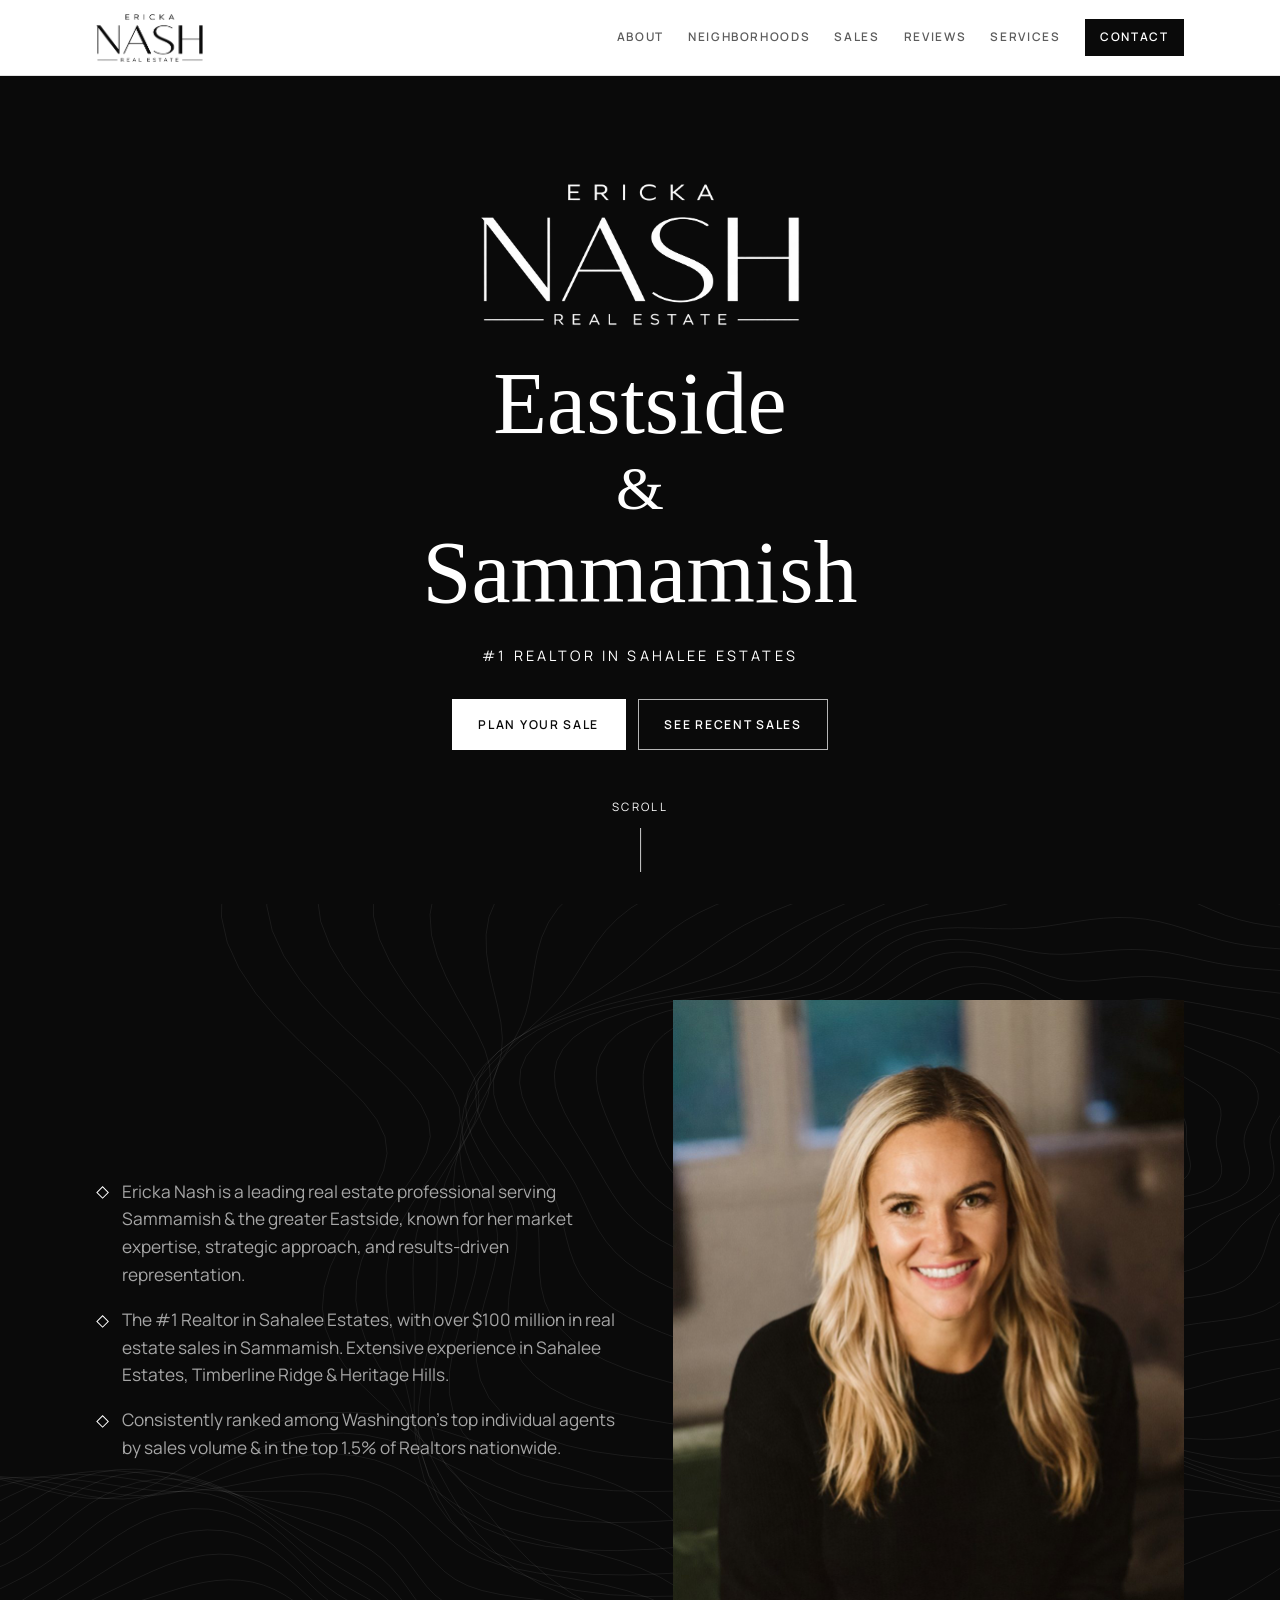
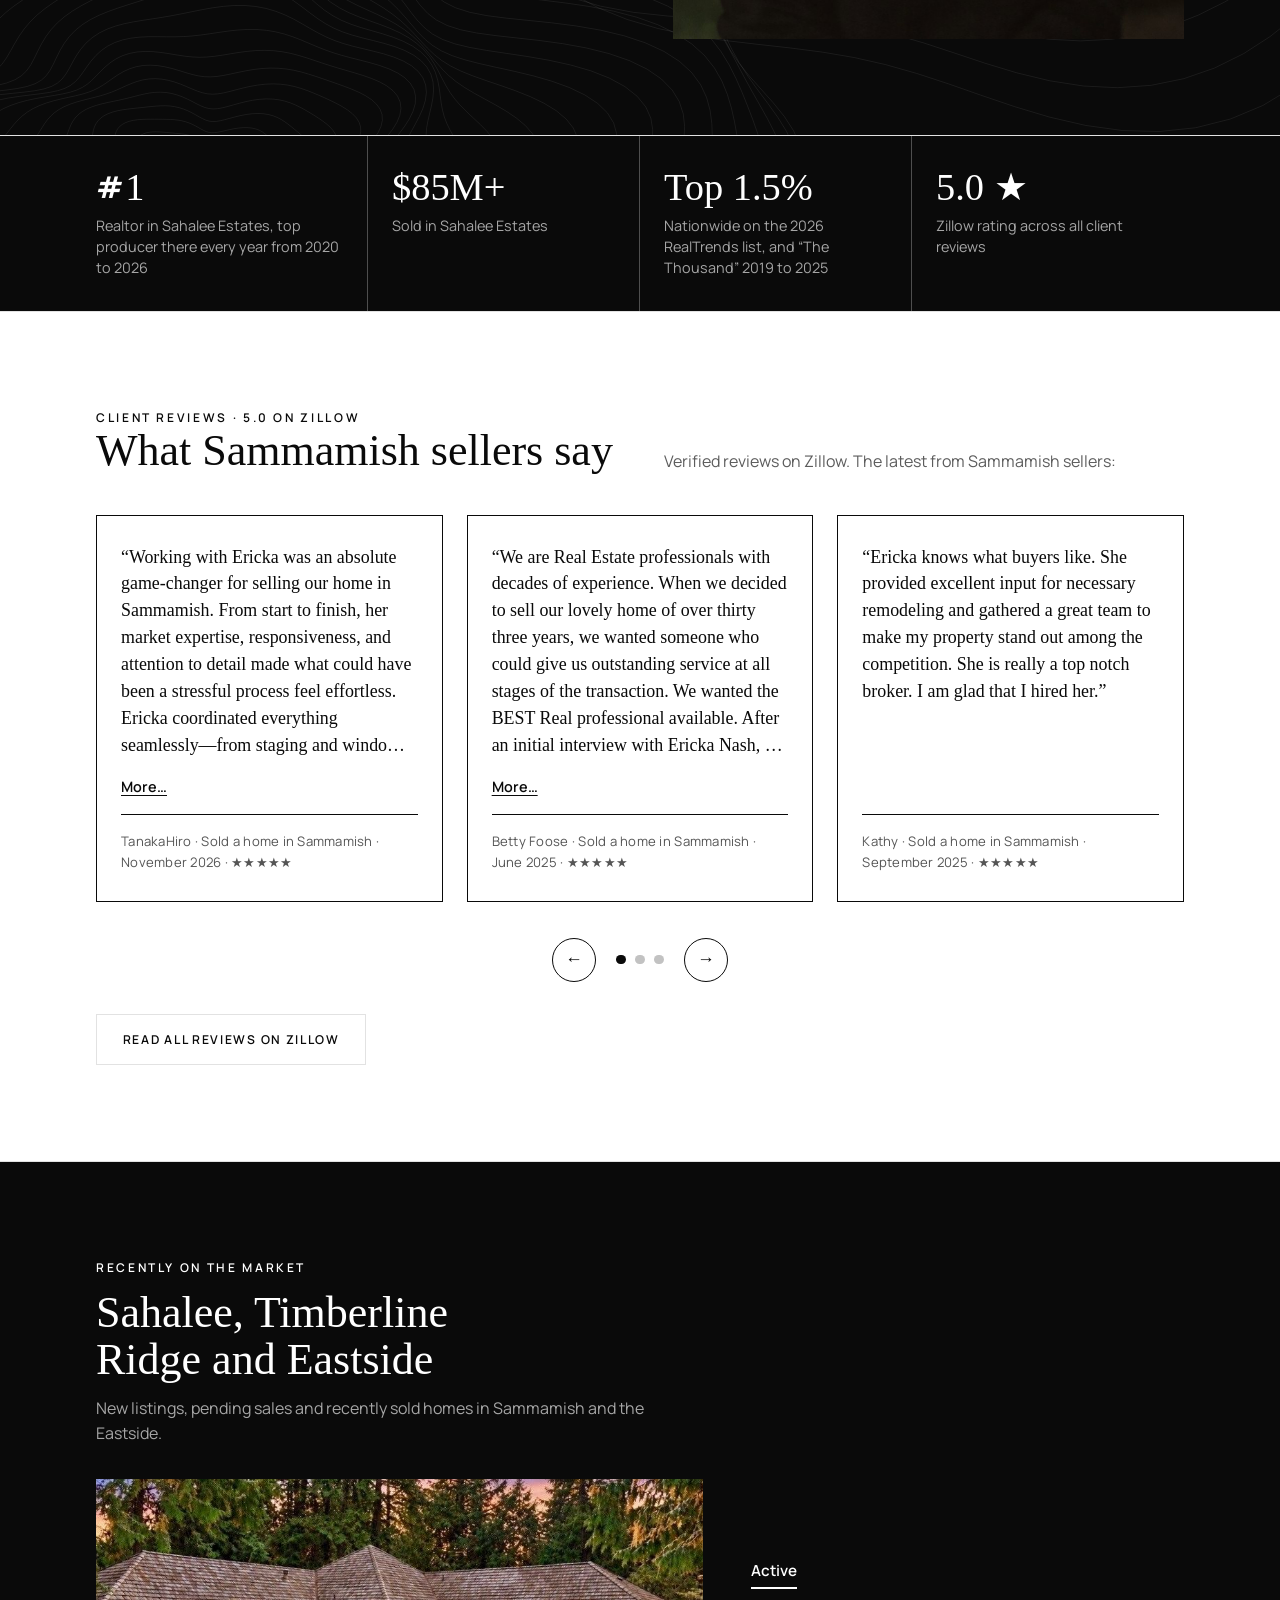
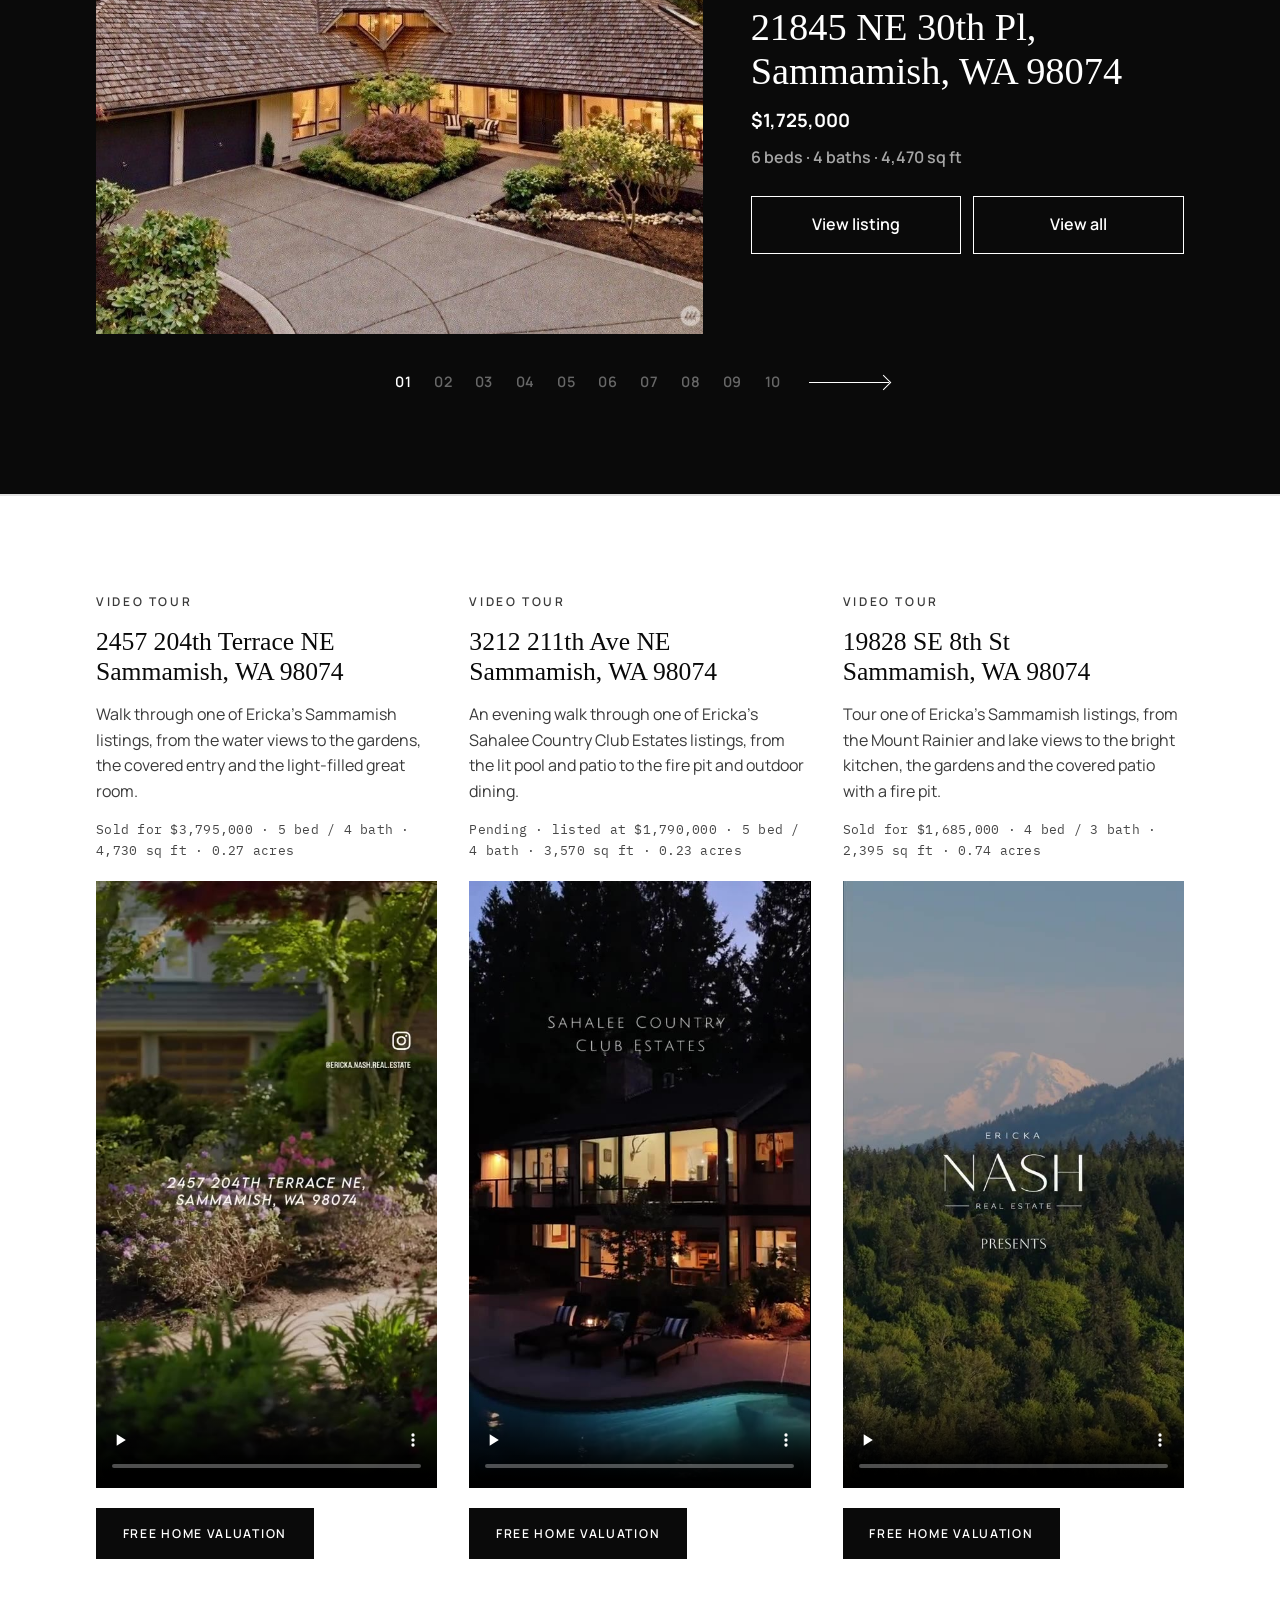
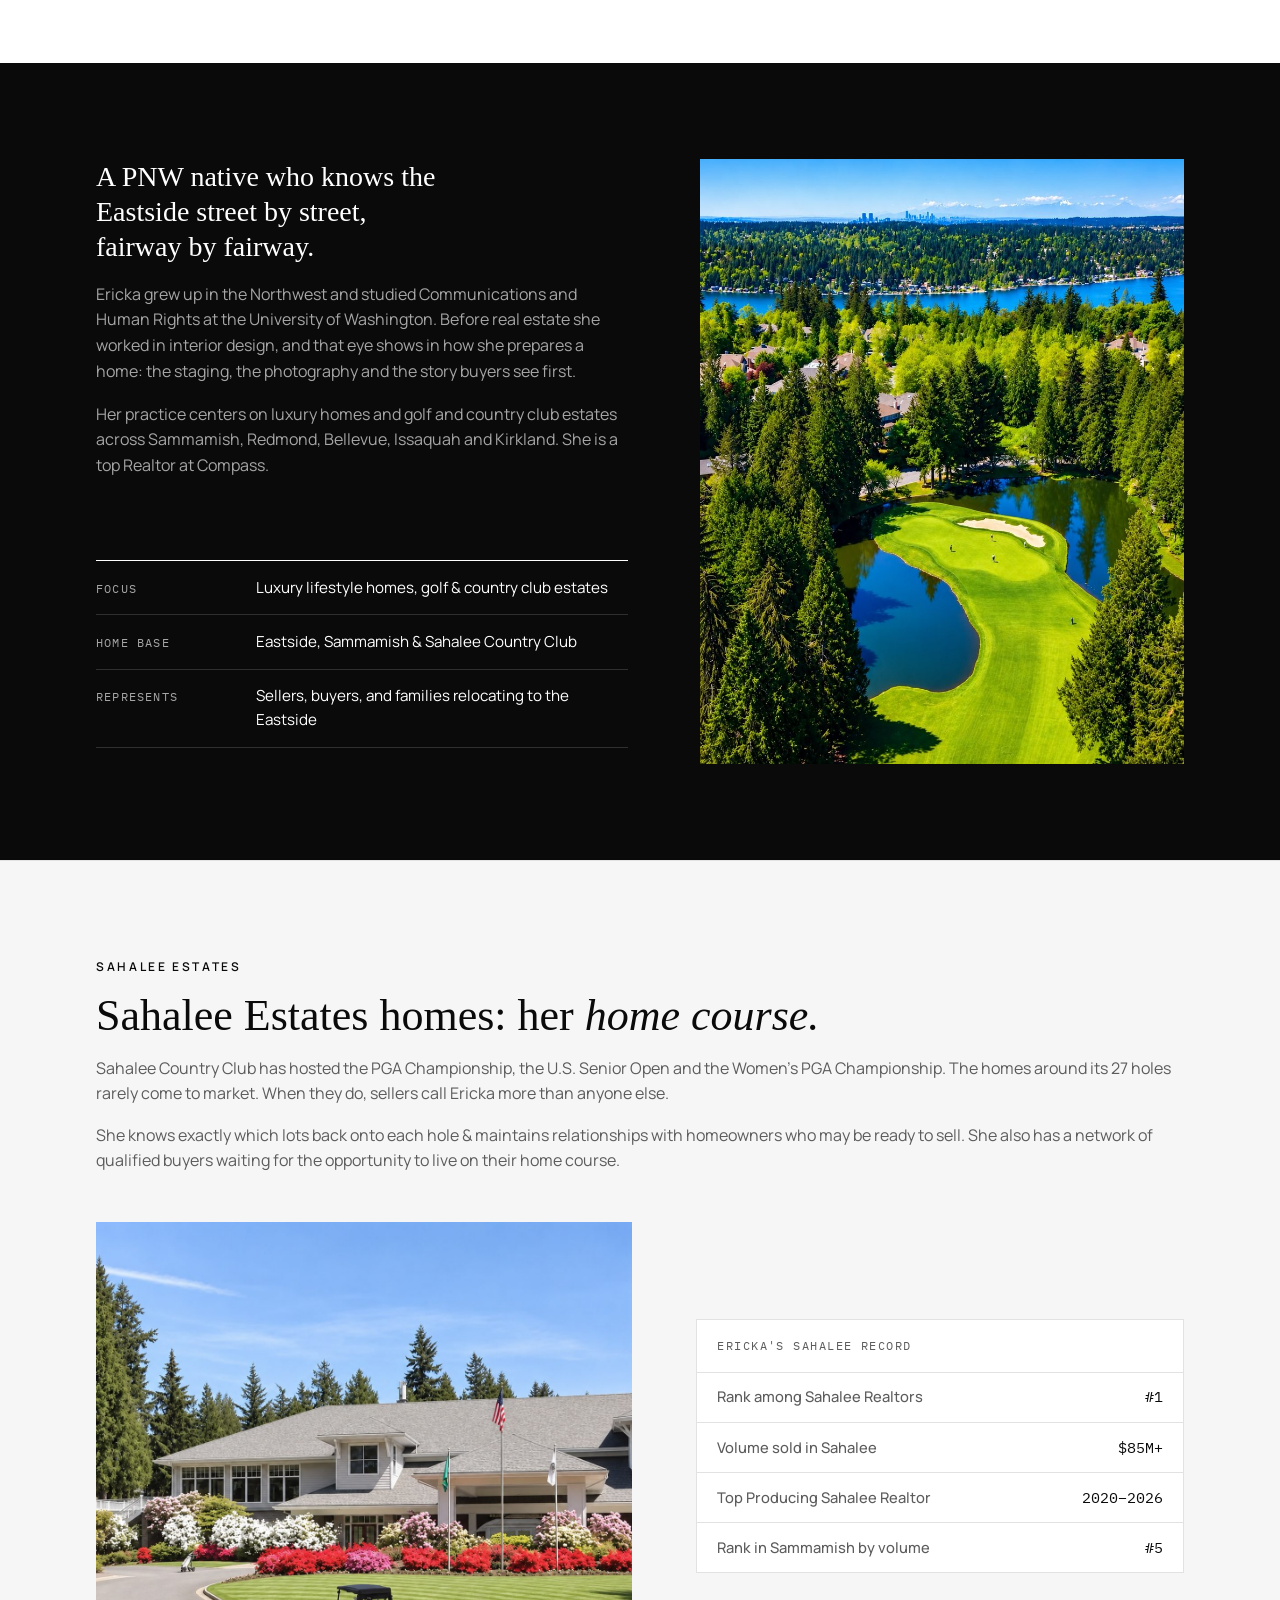
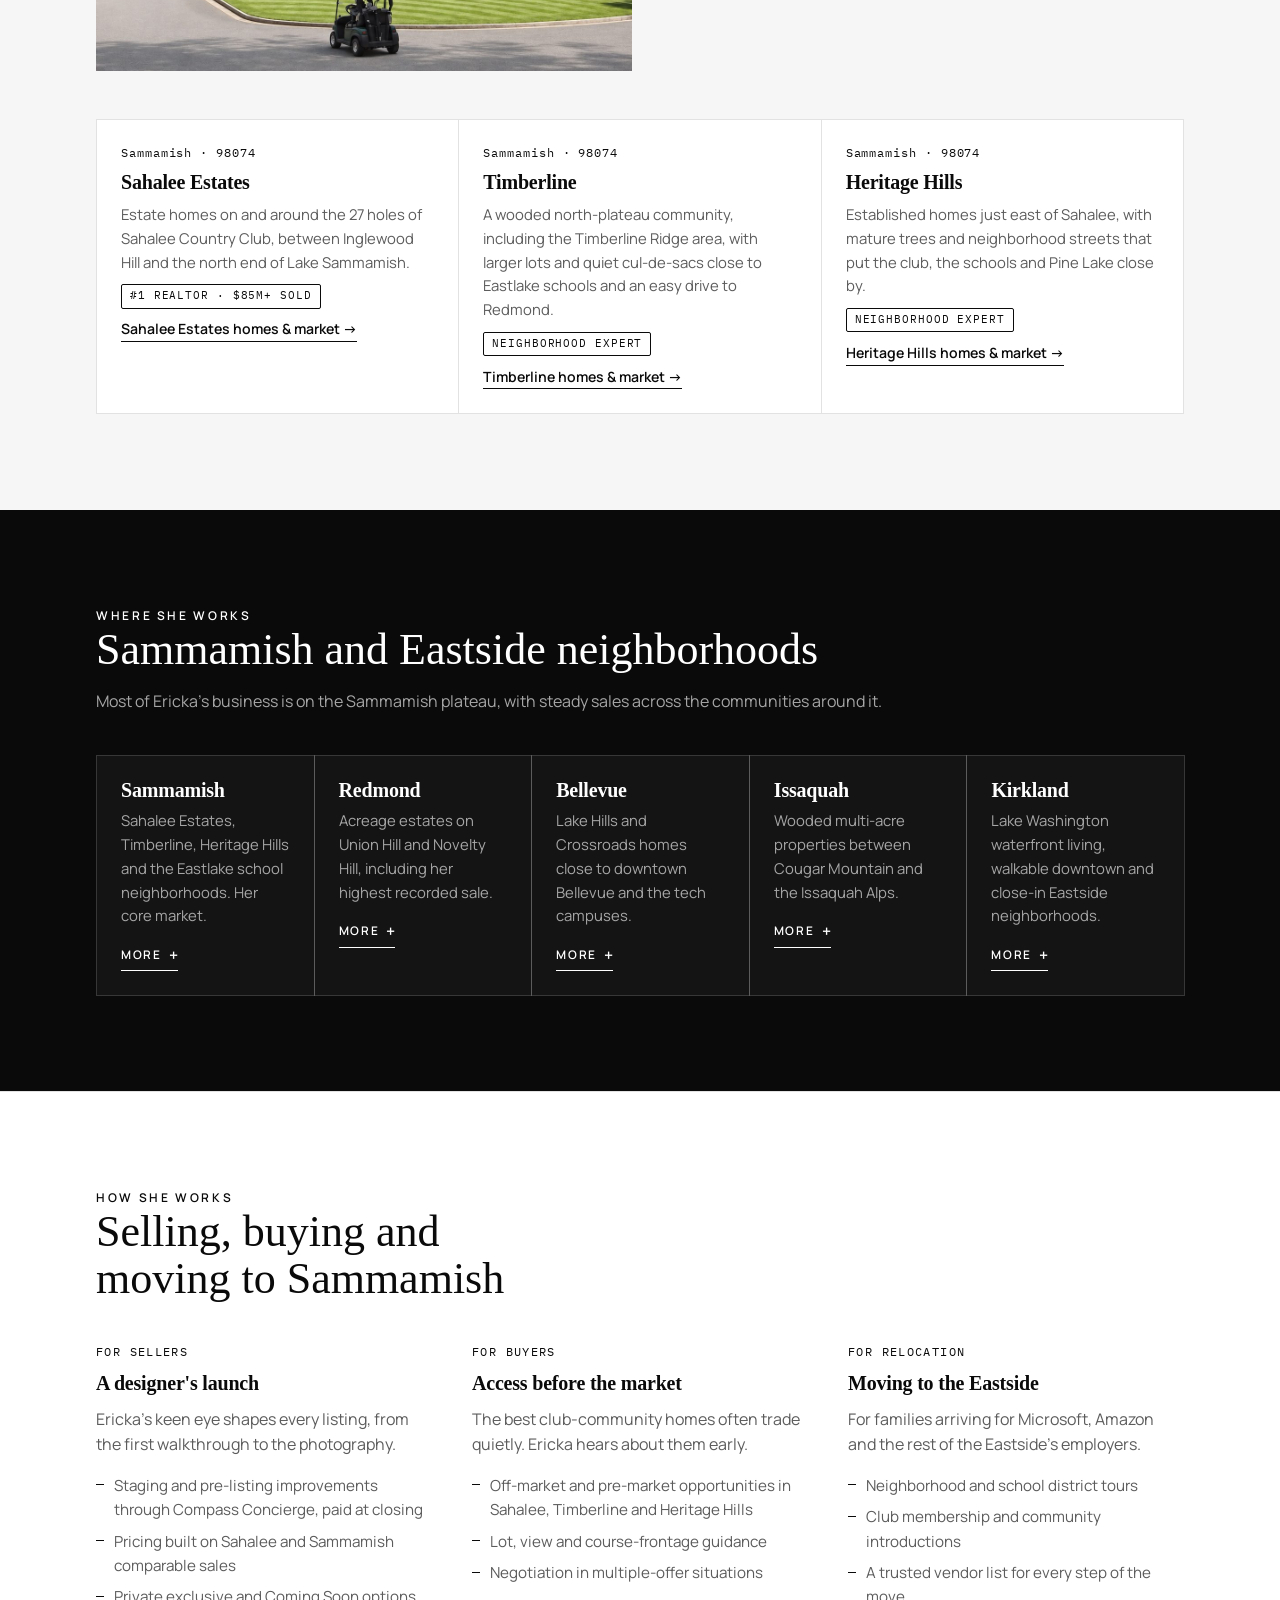
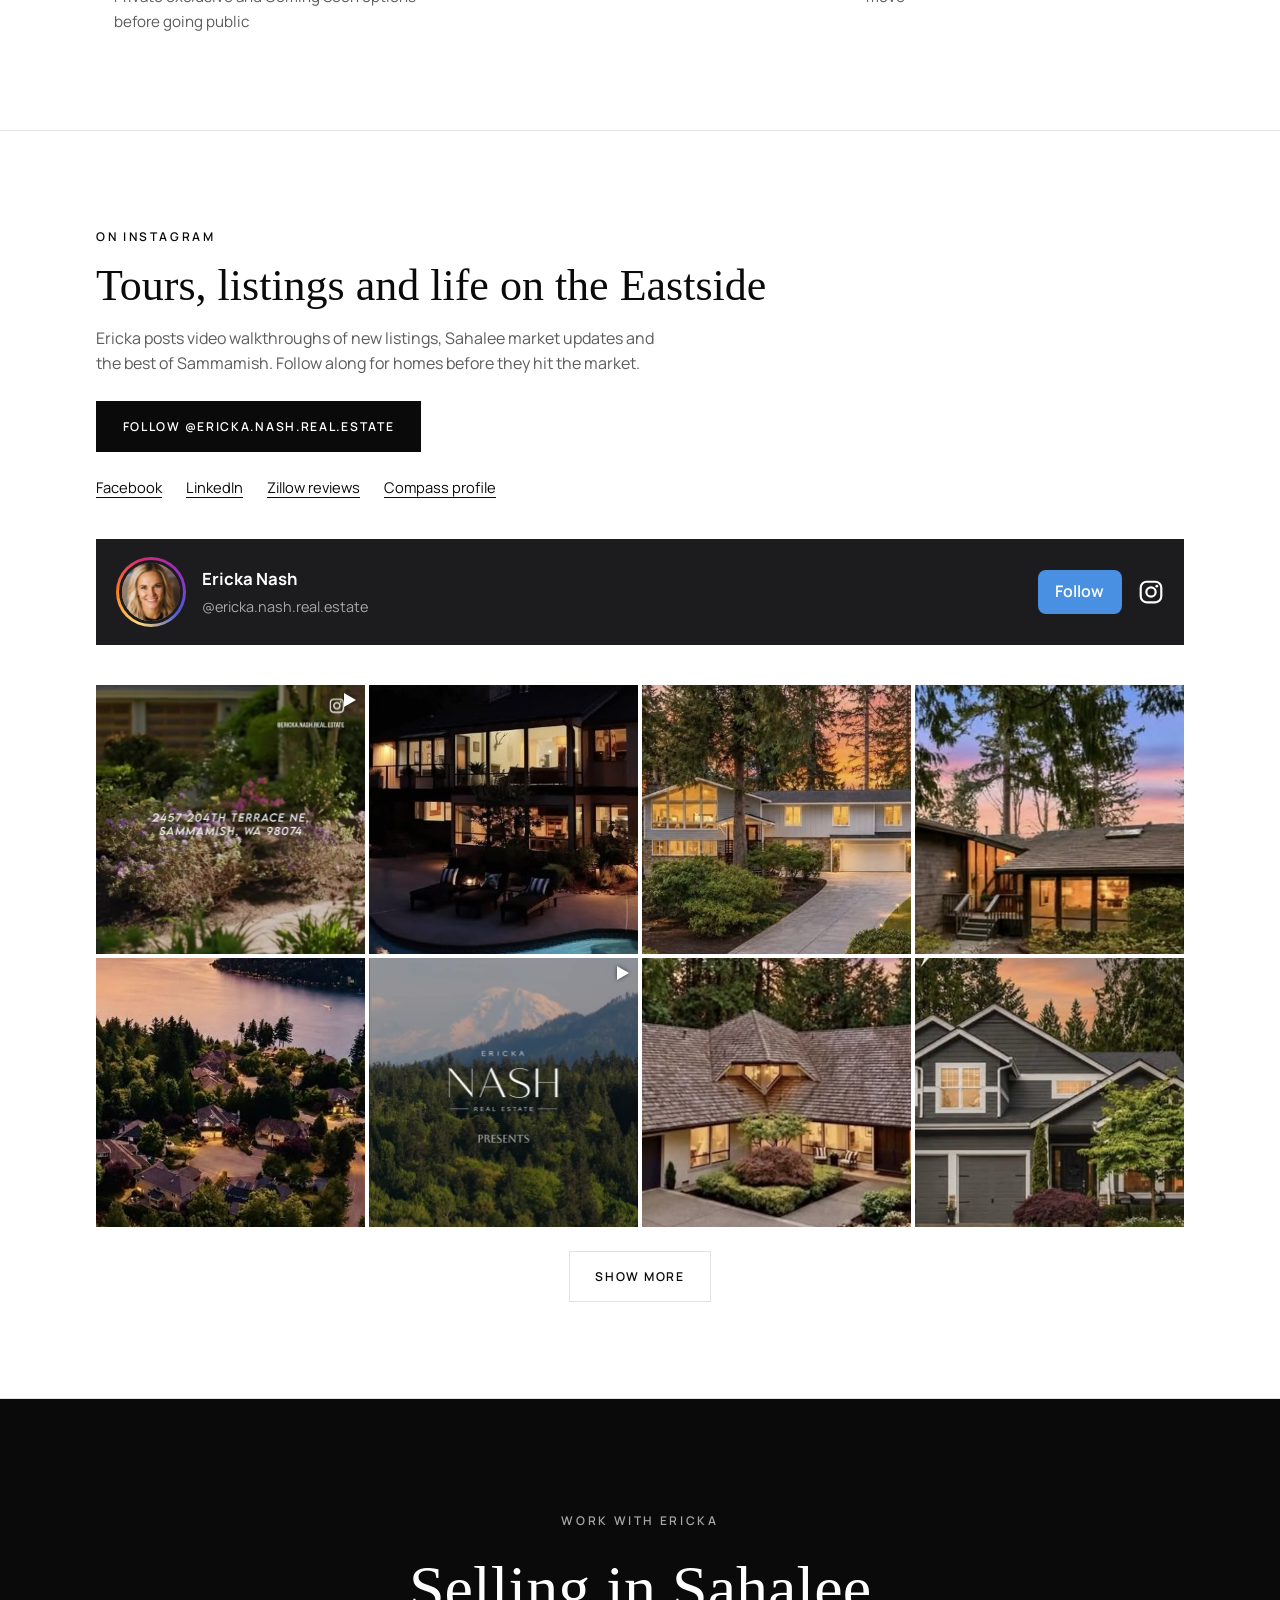
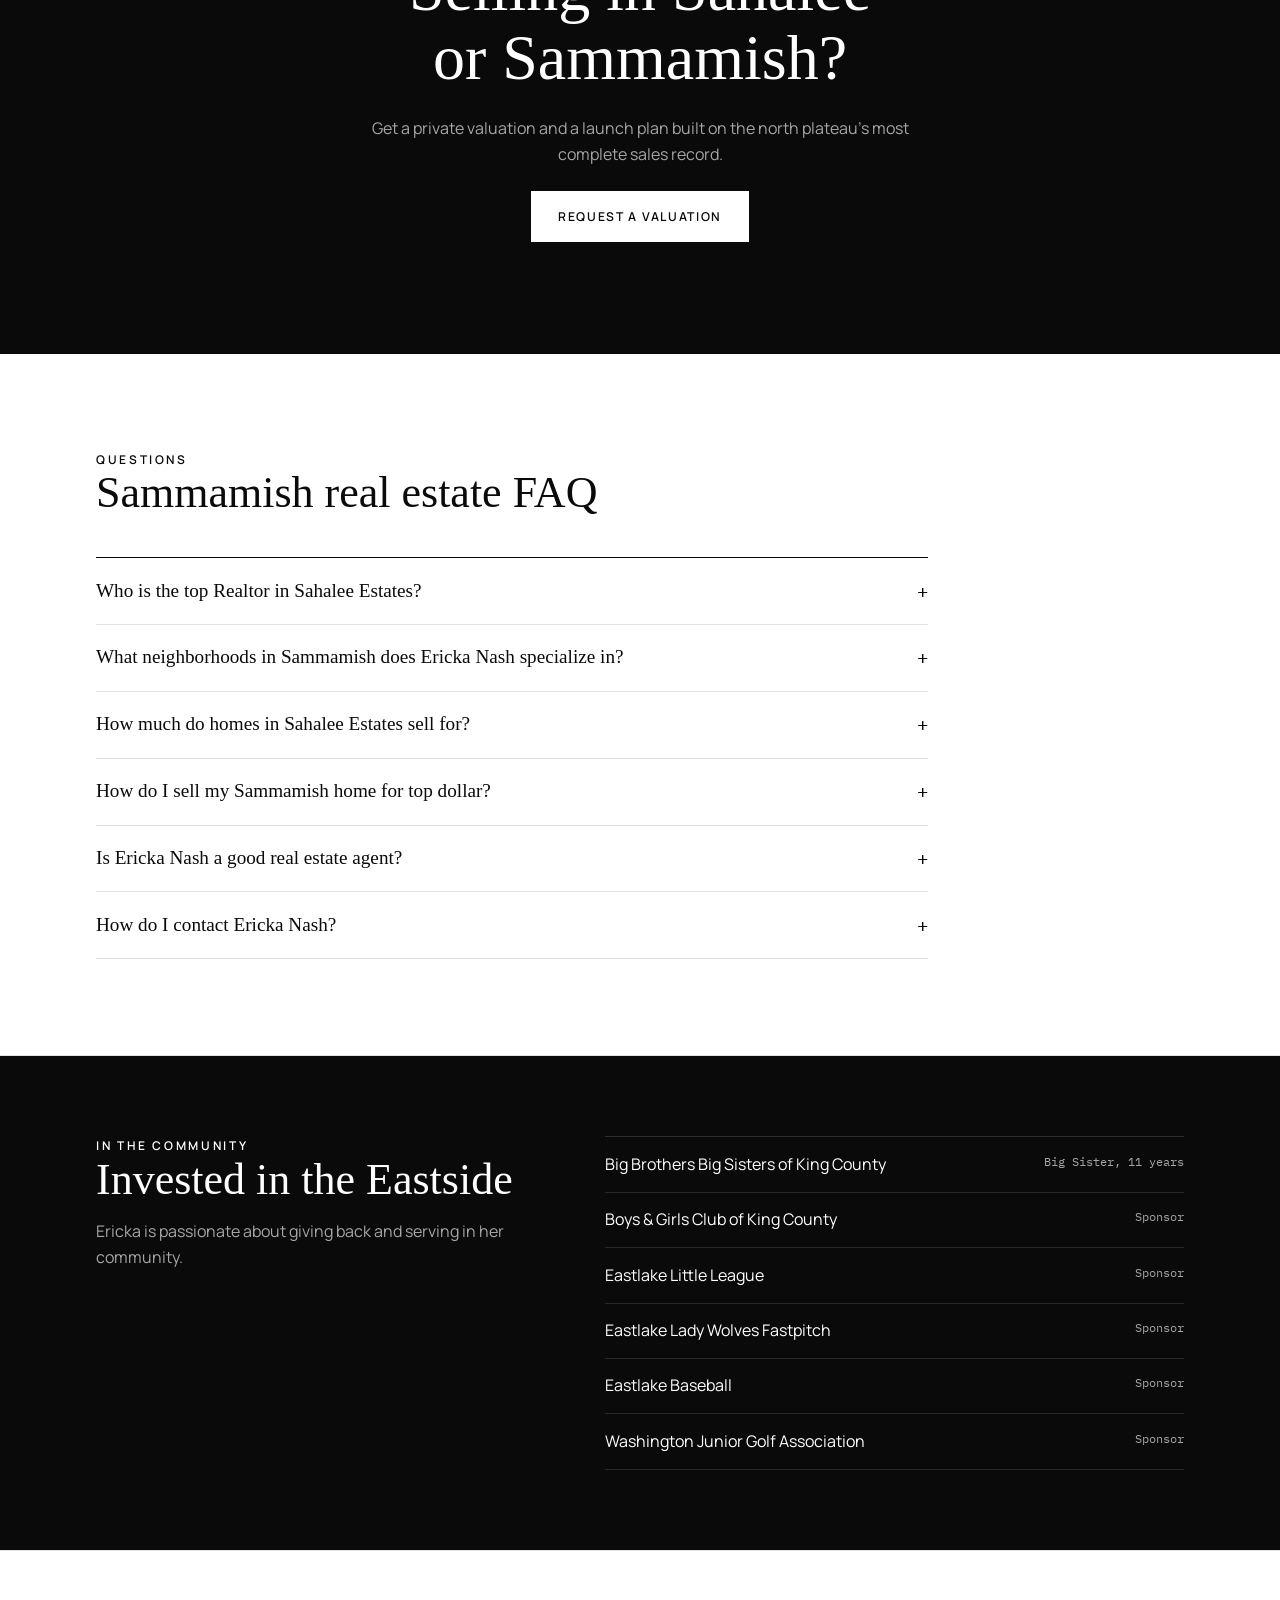
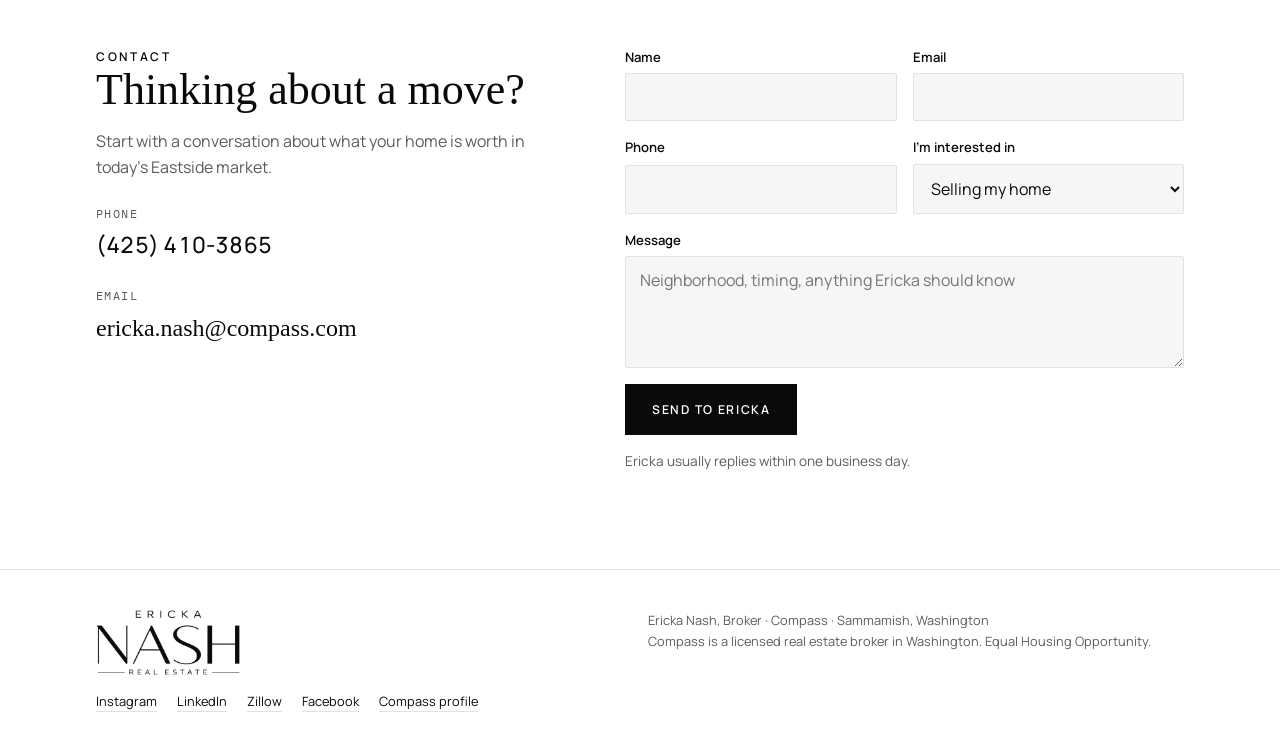
==== index.html @ dc44ae70 "Make erickanash.com the site's home address in links, sitemap and search tags Co-Authored-By: Claude" ====
<!doctype html>
<html lang="en">
<head>
<meta charset="utf-8">
<meta name="viewport" content="width=device-width, initial-scale=1, viewport-fit=cover">
<title>Sammamish Realtor Ericka Nash | Sahalee, Timberline &amp; Heritage Hills Homes</title>
<meta name="description" content="Ericka Nash is the #1 Realtor in Sahalee Estates and a top Sammamish, WA real estate broker with Compass. 104 homes sold, 5.0 Zillow rating. Buy or sell in Sahalee, Timberline and Heritage Hills.">
<link rel="canonical" href="https://erickanash.com/">
<meta name="robots" content="index, follow, max-image-preview:large">
<meta name="geo.region" content="US-WA">
<meta name="geo.placename" content="Sammamish">
<meta property="og:type" content="website">
<meta property="og:site_name" content="Ericka Nash Real Estate">
<meta property="og:title" content="Ericka Nash | Sammamish Real Estate &amp; Sahalee Estates Specialist">
<meta property="og:description" content="#1 Realtor in Sahalee Estates. Luxury and golf-community homes across Sammamish and the Eastside.">
<meta property="og:url" content="https://erickanash.com/">
<meta property="og:locale" content="en_US">
<meta property="og:image" content="https://erickanash.com/images/share-ericka-nash.jpg">
<meta property="og:image:width" content="1200">
<meta property="og:image:height" content="630">
<meta name="twitter:card" content="summary_large_image">
<meta name="twitter:title" content="Ericka Nash | Sammamish Real Estate">
<meta name="twitter:description" content="#1 Realtor in Sahalee Estates. Luxury and golf-community homes across Sammamish and the Eastside.">
<link rel="preconnect" href="https://fonts.googleapis.com">
<link rel="preconnect" href="https://fonts.gstatic.com" crossorigin>
<link rel="stylesheet" href="https://fonts.googleapis.com/css2?family=Tinos:ital,wght@0,400;0,700;1,400&family=Manrope:wght@400;500;600;700&family=IBM+Plex+Mono:wght@400;500&display=swap">
<link rel="stylesheet" href="/styles.css">
<script type="application/ld+json">
{
 "@context": "https://schema.org",
 "@graph": [
  {
   "@type": "Person",
   "@id": "https://erickanash.com/#ericka",
   "name": "Ericka Nash",
   "url": "https://erickanash.com/",
   "image": "https://erickanash.com/images/ericka-nash.jpg",
   "jobTitle": "Real Estate Broker",
   "telephone": "+1-425-410-3865",
   "email": "ericka.nash@compass.com",
   "worksFor": {
    "@type": "RealEstateAgent",
    "@id": "https://www.compass.com/#organization",
    "name": "Compass",
    "url": "https://www.compass.com/"
   },
   "description": "#1 Realtor in Sahalee Estates and a top Sammamish, WA real estate broker specializing in luxury and golf and country club homes.",
   "knowsAbout": [
    "Sahalee Estates",
    "Sahalee Country Club",
    "Timberline Sammamish",
    "Heritage Hills Sammamish",
    "Sammamish real estate",
    "Luxury homes",
    "Golf course homes",
    "Home staging"
   ],
   "award": [
    "#1 Realtor in Sahalee Estates",
    "Top Producing Sahalee Realtor 2020-2026",
    "RealTrends The Thousand 2019-2025",
    "RealTrends Top 1.5% Nationwide 2026",
    "Ranked #111 individual agent by volume in Washington State"
   ],
   "alumniOf": {
    "@type": "CollegeOrUniversity",
    "name": "University of Washington"
   },
   "sameAs": [
    "https://www.compass.com/agents/ericka-nash/",
    "https://www.zillow.com/profile/erickanash",
    "https://www.instagram.com/ericka.nash.real.estate/",
    "https://www.linkedin.com/in/erickanash/",
    "https://www.facebook.com/share/1QBZ1ibz4Q/"
   ],
   "workLocation": {
    "@type": "Place",
    "address": {
     "@type": "PostalAddress",
     "addressLocality": "Sammamish",
     "addressRegion": "WA",
     "postalCode": "98074",
     "addressCountry": "US"
    }
   }
  },
  {
   "@type": "RealEstateAgent",
   "@id": "https://erickanash.com/#business",
   "name": "Ericka Nash Real Estate",
   "url": "https://erickanash.com/",
   "logo": "https://erickanash.com/images/logo-black.png",
   "image": "https://erickanash.com/images/ericka-nash.jpg",
   "telephone": "+1-425-410-3865",
   "email": "ericka.nash@compass.com",
   "address": {
    "@type": "PostalAddress",
    "addressLocality": "Sammamish",
    "addressRegion": "WA",
    "postalCode": "98074",
    "addressCountry": "US"
   },
   "areaServed": [
    {
     "@type": "City",
     "name": "Sammamish, WA"
    },
    {
     "@type": "Place",
     "name": "Sahalee Estates, Sammamish, WA"
    },
    {
     "@type": "Place",
     "name": "Timberline, Sammamish, WA"
    },
    {
     "@type": "Place",
     "name": "Heritage Hills, Sammamish, WA"
    },
    {
     "@type": "City",
     "name": "Redmond, WA"
    },
    {
     "@type": "City",
     "name": "Bellevue, WA"
    },
    {
     "@type": "City",
     "name": "Issaquah, WA"
    },
    {
     "@type": "City",
     "name": "Kirkland, WA"
    }
   ],
   "parentOrganization": {
    "@id": "https://www.compass.com/#organization"
   },
   "employee": {
    "@id": "https://erickanash.com/#ericka"
   }
  }
 ]
}
</script>
<script type="application/ld+json">
{
 "@context": "https://schema.org",
 "@type": "FAQPage",
 "mainEntity": [
  {
   "@type": "Question",
   "name": "Who is the top Realtor in Sahalee Estates?",
   "acceptedAnswer": {
    "@type": "Answer",
    "text": "Ericka Nash of Compass is the #1 Realtor in Sahalee Estates in Sammamish, WA. She has sold more than $85 million in Sahalee and has been the top producing Sahalee Realtor every year from 2020 through 2026."
   }
  },
  {
   "@type": "Question",
   "name": "What neighborhoods in Sammamish does Ericka Nash specialize in?",
   "acceptedAnswer": {
    "@type": "Answer",
    "text": "Ericka specializes in Sahalee Estates, Timberline and Heritage Hills on the north Sammamish plateau (ZIP 98074), and also sells homes across Sammamish, Redmond, Bellevue, Issaquah and Kirkland."
   }
  },
  {
   "@type": "Question",
   "name": "How much do homes in Sahalee Estates sell for?",
   "acceptedAnswer": {
    "@type": "Answer",
    "text": "Ericka's recent Sahalee-area sales listed on this page ranged from about $2.1 million to $3.8 million, depending on lot, size, updates and golf course frontage. Those are examples from her own sales, not a price range for every home in the neighborhood. Contact Ericka for a current valuation of a specific home."
   }
  },
  {
   "@type": "Question",
   "name": "How do I sell my Sammamish home for top dollar?",
   "acceptedAnswer": {
    "@type": "Answer",
    "text": "Ericka combines interior design experience with Compass Concierge, which can fund staging and pre-listing improvements paid at closing, plus pricing built on Sahalee and Sammamish comparable sales. One Sammamish seller received a full-price offer and closed in two and a half weeks."
   }
  },
  {
   "@type": "Question",
   "name": "Is Ericka Nash a good real estate agent?",
   "acceptedAnswer": {
    "@type": "Answer",
    "text": "Ericka has a 5.0 rating on Zillow across all client reviews, ranks in the top 1.5% of agents nationwide, and has been named to the RealTrends Thousand every year from 2019 to 2025."
   }
  },
  {
   "@type": "Question",
   "name": "How do I contact Ericka Nash?",
   "acceptedAnswer": {
    "@type": "Answer",
    "text": "Call or text Ericka at (425) 410-3865 or email ericka.nash@compass.com."
   }
  }
 ]
}
</script>
<script type="application/ld+json">
{
 "@context": "https://schema.org",
 "@type": "WebSite",
 "name": "Ericka Nash Real Estate",
 "url": "https://erickanash.com/"
}
</script>
<script>
/* Start every refresh or fresh visit at the very top of the page */
(function () {
  if ("scrollRestoration" in history) history.scrollRestoration = "manual";
  var nav = performance.getEntriesByType && performance.getEntriesByType("navigation")[0];
  var reload = nav && nav.type === "reload";
  var fromSite = document.referrer && document.referrer.indexOf(location.host) !== -1;
  if (location.hash && (reload || !fromSite)) history.replaceState(null, "", location.pathname + location.search);
  if (!location.hash) {
    window.scrollTo(0, 0);
    addEventListener("load", function () { window.scrollTo(0, 0); });
  }
})();
</script>
</head>
<body>


<header class="site-head">
  <div class="wrap">
    <a class="mark mark-logo" href="#top" aria-label="Ericka Nash Real Estate, home"><img src="/images/logo-black.png" width="900" height="403" alt="Ericka Nash Real Estate"></a>
    <button class="menu-btn" type="button" aria-expanded="false" aria-controls="menu-panel" aria-label="Menu"><span></span><span></span><span></span></button>
    <nav class="nav" aria-label="Primary">
      <a href="#about">About</a>
      <a href="#neighborhoods">Neighborhoods</a>
      <a href="#listings">Sales</a>
      <a href="#testimonials">Reviews</a>
      <a href="#services">Services</a>
      <a class="cta-link" href="#contact">Contact</a>
    </nav>
  </div>
  <nav class="menu-panel" id="menu-panel" aria-label="Menu" hidden>
    <a href="#about">About</a>
    <a href="#neighborhoods">Neighborhoods</a>
    <a href="#listings">Sales</a>
    <a href="#testimonials">Reviews</a>
    <a href="#services">Services</a>
  </nav>
</header>

<main id="top">
  <section class="hero-reel" aria-label="Ericka Nash Real Estate">
    <video class="hero-reel-video" muted loop playsinline preload="none" aria-hidden="true" data-portrait="/video/hero-reel-portrait.mp4" data-landscape="/video/hero-reel-landscape.mp4" data-poster-portrait="/images/hero-reel-portrait.jpg" data-poster-landscape="/images/hero-reel-landscape.jpg"></video>
    <div class="hero-reel-copy">
      <img class="hero-reel-logo" src="/images/logo-white.png" width="900" height="403" alt="">
      <h1><span>Eastside</span> <span class="amp">&amp;</span> <span>Sammamish</span></h1>
      <p class="hero-reel-sub">#1 Realtor in Sahalee Estates</p>
      <div class="actions">
        <a class="btn btn-solid" href="#contact">Plan your sale</a>
        <a class="btn btn-ghost" href="#listings">See recent sales</a>
      </div>
    </div>
    <a class="hero-scroll" href="#testimonials" aria-label="Scroll down">Scroll</a>
  </section>

  <section class="hero hero-dark">
    <canvas id="topo" aria-hidden="true"></canvas>
    <div class="wrap">
      <div>
        <p class="lede">Ericka Nash is a leading real estate professional serving Sammamish &amp; the greater Eastside, known for her market expertise, strategic approach, and results-driven representation.</p>
        <p class="lede">The #1 Realtor in Sahalee Estates, with over $100 million in real estate sales in Sammamish. Extensive experience in Sahalee Estates, Timberline Ridge &amp; Heritage Hills.</p>
        <p class="lede">Consistently ranked among Washington’s top individual agents by sales volume &amp; in the top 1.5% of Realtors nationwide.</p>
      </div>
      <figure class="portrait hero-photo">
        <img src="/images/ericka-nash-portrait.jpg" width="1024" height="1280" alt="Ericka Nash, Compass Realtor in Sammamish" loading="lazy">
      </figure>
    </div>
  </section>

  <section class="creds" aria-label="Recognition">
    <div class="wrap">
      <div class="cred"><div class="num"><span class="hash">#</span>1</div><div class="what">Realtor in Sahalee Estates, top producer there every year from 2020 to 2026</div></div>
      <div class="cred"><div class="num">$85M+</div><div class="what">Sold in Sahalee Estates</div></div>
      <div class="cred"><div class="num">Top&nbsp;1.5%</div><div class="what">Nationwide on the 2026 RealTrends list, and “The Thousand” 2019 to 2025</div></div>
      <div class="cred"><div class="num">5.0 ★</div><div class="what">Zillow rating across all client reviews</div></div>
    </div>
  </section>

  <section class="block" id="testimonials">
    <div class="wrap">
      <div class="head-row">
        <div>
          <p class="eyebrow">Client reviews · 5.0 on Zillow</p>
          <h2>What Sammamish sellers say</h2>
        </div>
        <p class="lede">Verified reviews on Zillow. The latest from Sammamish sellers:</p>
      </div>
      <div class="letters">
        <figure class="letter">
          <blockquote class="letter-text"><p>“Working with Ericka was an absolute game-changer for selling our home in Sammamish. From start to finish, her market expertise, responsiveness, and attention to detail made what could have been a stressful process feel effortless. Ericka coordinated everything seamlessly—from staging and window cleaning to electrical upgrades and contract negotiations. Her proactive communication kept us confident and well-informed throughout a rapidly changing market situation. If you're looking for a top-tier real estate broker in the Bellevue and Greater Seattle area who genuinely cares about getting you the best result, we cannot recommend Ericka highly enough!”</p></blockquote>
          <cite>TanakaHiro · Sold a home in Sammamish · November 2026 · ★★★★★</cite>
        </figure>
        <figure class="letter">
          <blockquote class="letter-text"><p>“We are Real Estate professionals with decades of experience. When we decided to sell our lovely home of over thirty three years, we wanted someone who could give us outstanding service at all stages of the transaction. We wanted the BEST Real professional available. After an initial interview with Ericka Nash, we were convinced that she would meet our expectations. …spoiler alert…. She exceeded our expectations!</p><p>We would recommend her to anyone looking for a dedicated, straightforward, well informed Broker. Did I mention that her work ethic is amazing? We appreciate the big things and the little things she brought every day to the transaction. We especially appreciate her communication skills. We thought that her ideas for preparing our home for sale were great and we felt that she never lost sight of the costs of these ideas as we worked together with her to maximize our profit on the sale. Bravo, Ericka!! A job well done!”</p></blockquote>
          <cite>Betty Foose · Sold a home in Sammamish · June 2025 · ★★★★★</cite>
        </figure>
        <figure class="letter">
          <blockquote class="letter-text"><p>“Ericka knows what buyers like. She provided excellent input for necessary remodeling and gathered a great team to make my property stand out among the competition. She is really a top notch broker. I am glad that I hired her.”</p></blockquote>
          <cite>Kathy · Sold a home in Sammamish · September 2025 · ★★★★★</cite>
        </figure>
        <figure class="letter">
          <blockquote class="letter-text"><p>“After interviewing for an agent to represent us in the sale of our home, we selected Ericka for her track record in our area, for the thoroughness and hard work she put into presenting her plan for our home, and for her competitive commercial terms.”</p></blockquote>
          <cite>bobwebst · Sold a home in Sammamish · June 2025 · ★★★★★</cite>
        </figure>
        <figure class="letter">
          <blockquote class="letter-text"><p>“With increasing competition through increasing inventory, rising interest rates and a rapidly changing market for sellers, Ericka was fantastic! She was able to get a full-price offer and get our house closed in 2 1/2 weeks. I hired Ericka because a neighbor had used her and said she was outstanding. He was right and I will hire Ericka again. I highly recommend her and her professional highly-skilled approach. Thank you Ericka, great job!”</p></blockquote>
          <cite>Andy Breidenbach · Sold a home in Sammamish · June 2022 · ★★★★★</cite>
        </figure>
        <figure class="letter">
          <blockquote class="letter-text"><p>“Ericka Nash was amazing to work with on the sale of our Bellevue home! Her methodical approach to preparing and marketing our home was unlike anything we had experienced. She guided us through the entire process, from a preliminary home inspection, prioritizing inspection resolutions and cosmetic improvements, through staging. Once the home was ready, Ericka handled photography, listing, marketing, offer review, negotiation, mutual agreement and, finally, closure of the sale. After a couple of days we had many offers, most well over list price, including cash offers. Throughout the process, Ericka was always accessible, prompt, courteous, professional and a pleasure to work with. I cannot say enough to recommend Ericka Nash.”</p></blockquote>
          <cite>mara715 · Sold a home in Lake Hills, Bellevue · March 2021 · ★★★★★</cite>
        </figure>
        <figure class="letter">
          <blockquote class="letter-text"><p>“Ericka sold our two Sahalee Properties in 2020. I recommend Ericka, especially to anyone looking to buy or sell in Sahalee. She is great to work with, pays attention to the small details and is quick to follow through. We were selling our 2nd property with Ericka when the pandemic restrictions were in place and she helped us navigate the tough environment. She provided safety measures gloves, sanitizer, foot covers. She kept us informed of changes in the market, and was able to get the word out about our property, facilitating a good price.”</p></blockquote>
          <cite>Zillow reviewer · Sold a home in Sammamish · July 2020 · ★★★★★</cite>
        </figure>
      </div>
      <div class="tour-nav letters-nav" aria-label="Review controls">
        <button class="tour-arrow" type="button" data-dir="-1" aria-label="Previous review">←</button>
        <div class="tour-dots"><button type="button" class="tour-dot" aria-label="Review 1" aria-current="true"></button><button type="button" class="tour-dot" aria-label="Review 2"></button><button type="button" class="tour-dot" aria-label="Review 3"></button><button type="button" class="tour-dot" aria-label="Review 4"></button><button type="button" class="tour-dot" aria-label="Review 5"></button><button type="button" class="tour-dot" aria-label="Review 6"></button><button type="button" class="tour-dot" aria-label="Review 7"></button></div>
        <button class="tour-arrow" type="button" data-dir="1" aria-label="Next review">→</button>
      </div>
      <p style="margin-top:2rem"><a class="btn btn-ghost" href="https://www.zillow.com/profile/erickanash" target="_blank" rel="noopener">Read all reviews on Zillow</a></p>
    </div>
  </section>

  <section class="block listings-band" id="listings">
    <div class="wrap">
      <div class="strip-head">
        <div>
          <p class="eyebrow">Recently on the market</p>
          <h2>Sahalee, Timberline Ridge and Eastside</h2>
          <p class="lede">New listings, pending sales and recently sold homes in Sammamish and the Eastside.</p>
        </div>
      </div>
      <div class="feat" id="feat">
        <article class="feat-slide">
          <div class="feat-photo"><img src="/images/listing-21845-ne-30th-pl.jpg" alt="Aerial view of 21845 NE 30th Place, Sammamish, with its cedar roof and courtyard drive" width="1114" height="658"></div>
          <div class="feat-copy">
            <p class="feat-status">Active</p>
            <h3>21845 NE 30th Pl, Sammamish, WA 98074</h3>
            <p class="feat-price">$1,725,000</p>
            <p class="feat-facts">6 beds · 4 baths · 4,470 sq ft</p>
            <div class="feat-btns"><a class="feat-btn" href="https://www.compass.com/homedetails/21845-NE-30th-Pl-Sammamish-WA-98074/1RGU9N_pid/" target="_blank" rel="noopener">View listing</a><a class="feat-btn" href="#sales">View all</a></div>
          </div>
        </article>
        <article class="feat-slide">
          <div class="feat-photo"><img src="/images/listing-3212-211th-ave-ne.jpg" alt="Pool and patio behind 3212 211th Ave NE, Sammamish, at sunset" width="1537" height="1023" loading="lazy"></div>
          <div class="feat-copy">
            <p class="feat-status">Pending</p>
            <h3>3212 211th Ave NE, Sammamish, WA 98074</h3>
            <p class="feat-price">Listed at $1,790,000</p>
            <p class="feat-facts">5 beds · 4 baths · 3,570 sq ft</p>
            <div class="feat-btns"><a class="feat-btn" href="https://www.compass.com/homedetails/3212-211th-Ave-NE-Sammamish-WA-98074/1S1Y2K_pid/" target="_blank" rel="noopener">View listing</a><a class="feat-btn" href="#sales">View all</a></div>
          </div>
        </article>
        <article class="feat-slide">
          <div class="feat-photo"><img src="/images/listing-2457-204th-terrace-ne.jpg" alt="Aerial view at dusk over 2457 204th Terrace NE and Lake Sammamish" width="1448" height="1086" loading="lazy"></div>
          <div class="feat-copy">
            <p class="feat-status">Sold</p>
            <h3>2457 204th Terrace NE, Sammamish, WA 98074</h3>
            <p class="feat-price">Sold for $3,795,000</p>
            <p class="feat-facts">5 beds · 4 baths · 4,730 sq ft</p>
            <div class="feat-btns"><a class="feat-btn" href="https://www.compass.com/homedetails/2457-204th-Ter-NE-Sammamish-WA-98074/1T1NCT_pid/" target="_blank" rel="noopener">View listing</a><a class="feat-btn" href="#sales">View all</a></div>
          </div>
        </article>
        <article class="feat-slide">
          <div class="feat-photo"><img src="/images/listing-2025-208th-pl-ne.jpg" alt="Front of 2025 208th Place NE, Sammamish, a new home with a three-car garage" width="1600" height="1067" loading="lazy"></div>
          <div class="feat-copy">
            <p class="feat-status">Sold</p>
            <h3>2025 208th Pl NE, Sammamish, WA 98074</h3>
            <p class="feat-price">Sold for $3,480,000</p>
            <p class="feat-facts">5 beds · 5 baths · 4,805 sq ft</p>
            <div class="feat-btns"><a class="feat-btn" href="https://www.compass.com/homedetails/2025-208th-Pl-NE-Sammamish-WA-98074/1S9UA9_pid/" target="_blank" rel="noopener">View listing</a><a class="feat-btn" href="#sales">View all</a></div>
          </div>
        </article>
        <article class="feat-slide">
          <div class="feat-photo"><img src="/images/listing-21713-ne-29th-st.jpg" alt="Lodge-style front of 21713 NE 29th Street, Sammamish, with wood garage doors" width="1600" height="1066" loading="lazy"></div>
          <div class="feat-copy">
            <p class="feat-status">Sold</p>
            <h3>21713 NE 29th St, Sammamish, WA 98074</h3>
            <p class="feat-price">Sold for $2,830,000</p>
            <p class="feat-facts">3 beds · 3 baths · 3,834 sq ft</p>
            <div class="feat-btns"><a class="feat-btn" href="https://www.compass.com/homedetails/21713-NE-29th-St-Sammamish-WA-98074/1ST1X1_pid/" target="_blank" rel="noopener">View listing</a><a class="feat-btn" href="#sales">View all</a></div>
          </div>
        </article>
        <article class="feat-slide">
          <div class="feat-photo"><img src="/images/listing-19514-se-16th-st.jpg" alt="19514 SE 16th Street, Sammamish, at sunset with its circular drive" width="1600" height="1066" loading="lazy"></div>
          <div class="feat-copy">
            <p class="feat-status">Sold</p>
            <h3>19514 SE 16th St, Sammamish, WA 98075</h3>
            <p class="feat-price">Sold for $2,688,000</p>
            <p class="feat-facts">5 beds · 4 baths · 4,180 sq ft</p>
            <div class="feat-btns"><a class="feat-btn" href="https://www.compass.com/homedetails/19514-SE-16th-St-Sammamish-WA-98075/1SU5D5_pid/" target="_blank" rel="noopener">View listing</a><a class="feat-btn" href="#sales">View all</a></div>
          </div>
        </article>
        <article class="feat-slide">
          <div class="feat-photo"><img src="/images/listing-3049-205th-ct-ne.jpg" alt="Front of 3049 205th Court NE, Sammamish, lit up at dusk" width="1600" height="1066" loading="lazy"></div>
          <div class="feat-copy">
            <p class="feat-status">Sold</p>
            <h3>3049 205th Ct NE, Sammamish, WA 98074</h3>
            <p class="feat-price">Sold for $2,659,000</p>
            <p class="feat-facts">4 beds · 4 baths · 4,306 sq ft</p>
            <div class="feat-btns"><a class="feat-btn" href="https://www.compass.com/homedetails/3049-205th-Ct-NE-Sammamish-WA-98074/1SU0Q1_pid/" target="_blank" rel="noopener">View listing</a><a class="feat-btn" href="#sales">View all</a></div>
          </div>
        </article>
        <article class="feat-slide">
          <div class="feat-photo"><img src="/images/listing-21815-ne-29th-st.jpg" alt="Brick and shingle front of 21815 NE 29th Street, Sammamish, across a wide lawn" width="1600" height="1066" loading="lazy"></div>
          <div class="feat-copy">
            <p class="feat-status">Sold</p>
            <h3>21815 NE 29th St, Sammamish, WA 98074</h3>
            <p class="feat-price">Sold for $2,595,000</p>
            <p class="feat-facts">5 beds · 4 baths · 3,850 sq ft</p>
            <div class="feat-btns"><a class="feat-btn" href="https://www.compass.com/homedetails/21815-NE-29th-St-Sammamish-WA-98074/1RLST0_pid/" target="_blank" rel="noopener">View listing</a><a class="feat-btn" href="#sales">View all</a></div>
          </div>
        </article>
        <article class="feat-slide">
          <div class="feat-photo"><img src="/images/listing-20519-ne-24th-pl.jpg" alt="Front of 20519 NE 24th Place, Sammamish, with a red Japanese maple" width="1600" height="1067" loading="lazy"></div>
          <div class="feat-copy">
            <p class="feat-status">Sold</p>
            <h3>20519 NE 24th Pl, Sammamish, WA 98074</h3>
            <p class="feat-price">Sold for $2,350,000</p>
            <p class="feat-facts">5 beds · 4 baths · 5,240 sq ft</p>
            <div class="feat-btns"><a class="feat-btn" href="https://www.compass.com/homedetails/20519-NE-24th-Pl-Sammamish-WA-98074/1RH4MO_pid/" target="_blank" rel="noopener">View listing</a><a class="feat-btn" href="#sales">View all</a></div>
          </div>
        </article>
        <article class="feat-slide">
          <div class="feat-photo"><img src="/images/listing-2520-sahalee-dr-w.jpg" alt="2520 Sahalee Drive West, Sammamish, framed by tall evergreens" width="1600" height="1119" loading="lazy"></div>
          <div class="feat-copy">
            <p class="feat-status">Sold</p>
            <h3>2520 Sahalee Dr W, Sammamish, WA 98074</h3>
            <p class="feat-price">Sold for $2,275,000</p>
            <p class="feat-facts">4 beds · 3 baths · 2,910 sq ft</p>
            <div class="feat-btns"><a class="feat-btn" href="https://www.compass.com/homedetails/2520-Sahalee-Dr-W-Sammamish-WA-98074/1QIFZB_pid/" target="_blank" rel="noopener">View listing</a><a class="feat-btn" href="#sales">View all</a></div>
          </div>
        </article>
      </div>
      <div class="feat-nav" aria-label="Featured listing controls">
        <div class="feat-nums"><button type="button" class="feat-num" aria-label="Listing 1" aria-current="true">01</button><button type="button" class="feat-num" aria-label="Listing 2">02</button><button type="button" class="feat-num" aria-label="Listing 3">03</button><button type="button" class="feat-num" aria-label="Listing 4">04</button><button type="button" class="feat-num" aria-label="Listing 5">05</button><button type="button" class="feat-num" aria-label="Listing 6">06</button><button type="button" class="feat-num" aria-label="Listing 7">07</button><button type="button" class="feat-num" aria-label="Listing 8">08</button><button type="button" class="feat-num" aria-label="Listing 9">09</button><button type="button" class="feat-num" aria-label="Listing 10">10</button></div>
        <button type="button" class="feat-next" aria-label="Next listing"><span></span></button>
      </div>
      </div>
  </section>

  <section class="block tours-light" id="tours">
    <div class="wrap">
      <div class="tour" aria-label="Video tours">
        <article class="tour-card">
          <div class="tour-copy">
            <p class="eyebrow">Video tour</p>
            <h3><span class="tour-street">2457 204th Terrace NE</span> <span class="tour-city">Sammamish, WA 98074</span></h3>
            <p class="lede">Walk through one of Ericka's Sammamish listings, from the water views to the gardens, the covered entry and the light-filled great room.</p>
            <p class="tour-facts">Sold for $3,795,000 · 5 bed / 4 bath · 4,730 sq ft · 0.27 acres</p>
          </div>
          <div class="tour-video">
            <video controls playsinline preload="none" poster="/images/2457-204th-terrace-ne-poster.jpg" width="540" height="960" aria-label="Video tour of 2457 204th Terrace NE, Sammamish">
              <source src="/video/2457-204th-terrace-ne-tour.mp4" type="video/mp4">
            </video>
          </div>
          <div class="tour-copy tour-cta">
            <a class="btn btn-solid" href="#contact" data-interest="Free home valuation">Free Home Valuation</a>
          </div>
        </article>
        <article class="tour-card">
          <div class="tour-copy">
            <p class="eyebrow">Video tour</p>
            <h3><span class="tour-street">3212 211th Ave NE</span> <span class="tour-city">Sammamish, WA 98074</span></h3>
            <p class="lede">An evening walk through one of Ericka's Sahalee Country Club Estates listings, from the lit pool and patio to the fire pit and outdoor dining.</p>
            <p class="tour-facts">Pending · listed at $1,790,000 · 5 bed / 4 bath · 3,570 sq ft · 0.23 acres</p>
          </div>
          <div class="tour-video">
            <video controls playsinline preload="none" poster="/images/3212-211th-ave-ne-poster.jpg" width="540" height="960" aria-label="Video tour of 3212 211th Ave NE, Sammamish">
              <source src="/video/3212-211th-ave-ne-tour.mp4" type="video/mp4">
            </video>
          </div>
          <div class="tour-copy tour-cta">
            <a class="btn btn-solid" href="#contact" data-interest="Free home valuation">Free Home Valuation</a>
          </div>
        </article>
        <article class="tour-card">
          <div class="tour-copy">
            <p class="eyebrow">Video tour</p>
            <h3><span class="tour-street">19828 SE 8th St</span> <span class="tour-city">Sammamish, WA 98074</span></h3>
            <p class="lede">Tour one of Ericka's Sammamish listings, from the Mount Rainier and lake views to the bright kitchen, the gardens and the covered patio with a fire pit.</p>
            <p class="tour-facts">Sold for $1,685,000 · 4 bed / 3 bath · 2,395 sq ft · 0.74 acres</p>
          </div>
          <div class="tour-video">
            <video controls playsinline preload="none" poster="/images/19828-se-8th-st-poster.jpg" width="540" height="960" aria-label="Video tour of 19828 SE 8th St, Sammamish">
              <source src="/video/19828-se-8th-st-tour.mp4" type="video/mp4">
            </video>
          </div>
          <div class="tour-copy tour-cta">
            <a class="btn btn-solid" href="#contact" data-interest="Free home valuation">Free Home Valuation</a>
          </div>
        </article>
      </div>
      <div class="tour-nav" aria-label="Video tour controls">
        <button class="tour-arrow" type="button" data-dir="-1" aria-label="Previous tour">←</button>
        <div class="tour-dots">
          <button type="button" class="tour-dot" aria-label="Tour 1" aria-current="true"></button>
          <button type="button" class="tour-dot" aria-label="Tour 2"></button>
          <button type="button" class="tour-dot" aria-label="Tour 3"></button>
        </div>
        <button class="tour-arrow" type="button" data-dir="1" aria-label="Next tour">→</button>
      </div>
      <div class="tour-copy tour-cta-mobile">
        <a class="btn btn-solid" href="#contact" data-interest="Free home valuation">Free Home Valuation</a>
      </div>
    </div>
  </section>

  <section class="block band-dark" id="about">
    <div class="wrap about">
      <div class="about-copy">
        <p>A PNW native who knows the<br> Eastside street by street,<br> fairway by fairway.</p>
        <p>Ericka grew up in the Northwest and studied Communications and Human Rights at the University of Washington. Before real estate she worked in interior design, and that eye shows in how she prepares a home: the staging, the photography and the story buyers see first.</p>
        <p>Her practice centers on luxury homes and golf and country club estates across Sammamish, Redmond, Bellevue, Issaquah and Kirkland. She is a top Realtor at Compass.</p>
      </div>
      <figure class="about-photo"><img src="/images/sahalee-fairway-aerial.jpg" width="900" height="1125" alt="Aerial view of a Sahalee Country Club green and pond, with Lake Sammamish, Seattle and the Olympic Mountains beyond" loading="lazy"></figure>
      <dl class="facts">
        <div class="fact"><dt>Focus</dt><dd>Luxury lifestyle homes, golf &amp; country club estates</dd></div>
        <div class="fact"><dt>Home base</dt><dd>Eastside, Sammamish &amp; Sahalee Country Club</dd></div>
        <div class="fact"><dt>Represents</dt><dd>Sellers, buyers, and families relocating to the Eastside</dd></div>
      </dl>
    </div>
  </section>

  <section class="block sahalee" id="neighborhoods">
    <span id="sahalee"></span>
    <div class="wrap sahalee-grid">
      <div class="sahalee-copy">
        <p class="eyebrow">Sahalee Estates</p>
        <h2>Sahalee Estates homes: her <em>home course.</em></h2>
        <p class="lede">Sahalee Country Club has hosted the PGA Championship, the U.S. Senior Open and the Women's PGA Championship. The homes around its 27 holes rarely come to market. When they do, sellers call Ericka more than anyone else.</p>
        <p class="lede">She knows exactly which lots back onto each hole &amp; maintains relationships with homeowners who may be ready to sell. She also has a network of qualified buyers waiting for the opportunity to live on their home course.</p>
      </div>
      <figure class="about-photo"><img src="/images/sahalee-clubhouse.jpg" width="1200" height="1004" alt="Sahalee Country Club clubhouse with blooming azaleas and rhododendrons along the entry drive" loading="lazy"></figure>
      <div class="scorecard">
        <table>
          <caption>Ericka's Sahalee record</caption>
          <tbody>
            <tr><th scope="row">Rank among Sahalee Realtors</th><td>#1</td></tr>
            <tr><th scope="row">Volume sold in Sahalee</th><td>$85M+</td></tr>
            <tr><th scope="row">Top Producing Sahalee Realtor</th><td>2020–2026</td></tr>
            <tr><th scope="row">Rank in Sammamish by volume</th><td>#5</td></tr>
          </tbody>
        </table>
      </div>
    </div>
    <div class="wrap">
      <div class="hoods">
        <div class="hood">
          <span class="zip">Sammamish · 98074</span>
          <h3><a href="/sahalee-estates/">Sahalee Estates</a></h3>
          <p>Estate homes on and around the 27 holes of Sahalee Country Club, between Inglewood Hill and the north end of Lake Sammamish.</p>
          <span class="hood-tag">#1 Realtor · $85M+ sold</span>
          <a class="hood-link" href="/sahalee-estates/">Sahalee Estates homes &amp; market →</a>
        </div>
        <div class="hood">
          <span class="zip">Sammamish · 98074</span>
          <h3><a href="/timberline/">Timberline</a></h3>
          <p>A wooded north-plateau community, including the Timberline Ridge area, with larger lots and quiet cul-de-sacs close to Eastlake schools and an easy drive to Redmond.</p>
          <span class="hood-tag">Neighborhood expert</span>
          <a class="hood-link" href="/timberline/">Timberline homes &amp; market →</a>
        </div>
        <div class="hood">
          <span class="zip">Sammamish · 98074</span>
          <h3><a href="/heritage-hills/">Heritage Hills</a></h3>
          <p>Established homes just east of Sahalee, with mature trees and neighborhood streets that put the club, the schools and Pine Lake close by.</p>
          <span class="hood-tag">Neighborhood expert</span>
          <a class="hood-link" href="/heritage-hills/">Heritage Hills homes &amp; market →</a>
        </div>
      </div>
    </div>
  </section>

  <section class="block" id="sales" hidden>
    <div class="wrap">
      <div class="head-row">
        <div>
          <p class="eyebrow">Sales ledger</p>
          <h2>Recent Sammamish home sales and listings</h2>
        </div>
        <p class="lede">Eighteen recent Eastside sales from Ericka's 104, plus her two current listings.</p>
      </div>
      <div class="ledger-tools" role="group" aria-label="Filter by city" id="filters"></div>
      <div class="ledger-scroll">
        <table class="ledger">
          <thead>
            <tr><th>Address</th><th>City</th><th>Status</th><th class="num">Bd / Ba</th><th class="num">Sq ft</th><th class="num">Acres</th><th class="price">Price</th></tr>
          </thead>
          <tbody id="ledger-body">
            <tr data-city="Sammamish"><td class="addr">3212 211th Ave NE</td><td>Sammamish</td><td><span class="status pending">pending</span></td><td class="num">5 / 4</td><td class="num">3,570</td><td class="num">0.23</td><td class="price">$1,790,000</td></tr>
            <tr data-city="Sammamish"><td class="addr">21845 NE 30th Pl</td><td>Sammamish</td><td><span class="status active">active</span></td><td class="num">6 / 4</td><td class="num">4,470</td><td class="num">0.27</td><td class="price">$1,725,000</td></tr>
            <tr data-city="Redmond"><td class="addr">7240 252nd Ave NE</td><td>Redmond</td><td><span class="status sold">sold</span></td><td class="num">5 / 5</td><td class="num">6,003</td><td class="num">3.05</td><td class="price">$3,995,000</td></tr>
            <tr data-city="Bellevue"><td class="addr">16724 SE 28th St</td><td>Bellevue</td><td><span class="status sold">sold</span></td><td class="num">5 / 5</td><td class="num">4,638</td><td class="num">0.25</td><td class="price">$3,810,000</td></tr>
            <tr data-city="Sammamish"><td class="addr">2457 204th Ter NE</td><td>Sammamish</td><td><span class="status sold">sold</span></td><td class="num">5 / 4</td><td class="num">4,730</td><td class="num">0.27</td><td class="price">$3,795,000</td></tr>
            <tr data-city="Sammamish"><td class="addr">2025 208th Pl NE</td><td>Sammamish</td><td><span class="status sold">sold</span></td><td class="num">5 / 5</td><td class="num">4,805</td><td class="num">0.29</td><td class="price">$3,480,000</td></tr>
            <tr data-city="Bellevue"><td class="addr">923 168th Ave NE</td><td>Bellevue</td><td><span class="status sold">sold</span></td><td class="num">5 / 5</td><td class="num">4,095</td><td class="num">0.18</td><td class="price">$2,900,000</td></tr>
            <tr data-city="Sammamish"><td class="addr">21713 NE 29th St</td><td>Sammamish</td><td><span class="status sold">sold</span></td><td class="num">3 / 3</td><td class="num">3,834</td><td class="num">0.28</td><td class="price">$2,830,000</td></tr>
            <tr data-city="Sammamish"><td class="addr">19514 SE 16th St</td><td>Sammamish</td><td><span class="status sold">sold</span></td><td class="num">5 / 4</td><td class="num">4,180</td><td class="num">0.92</td><td class="price">$2,688,000</td></tr>
            <tr data-city="Sammamish"><td class="addr">3049 205th Ct NE</td><td>Sammamish</td><td><span class="status sold">sold</span></td><td class="num">4 / 4</td><td class="num">4,306</td><td class="num">0.31</td><td class="price">$2,659,000</td></tr>
            <tr data-city="Sammamish"><td class="addr">21815 NE 29th St</td><td>Sammamish</td><td><span class="status sold">sold</span></td><td class="num">5 / 4</td><td class="num">3,850</td><td class="num">0.33</td><td class="price">$2,595,000</td></tr>
            <tr data-city="Sammamish"><td class="addr">20519 NE 24th Pl</td><td>Sammamish</td><td><span class="status sold">sold</span></td><td class="num">5 / 4</td><td class="num">5,240</td><td class="num">0.28</td><td class="price">$2,350,000</td></tr>
            <tr data-city="Sammamish"><td class="addr">2520 Sahalee Dr W</td><td>Sammamish</td><td><span class="status sold">sold</span></td><td class="num">4 / 3</td><td class="num">2,910</td><td class="num">0.28</td><td class="price">$2,275,000</td></tr>
            <tr data-city="Sammamish"><td class="addr">2057 213th Ave NE</td><td>Sammamish</td><td><span class="status sold">sold</span></td><td class="num">4 / 4</td><td class="num">3,360</td><td class="num">0.32</td><td class="price">$2,260,000</td></tr>
            <tr data-city="Issaquah"><td class="addr">5800 187th Ave SE</td><td>Issaquah</td><td><span class="status sold">sold</span></td><td class="num">5 / 3</td><td class="num">4,433</td><td class="num">3.56</td><td class="price">$2,231,000</td></tr>
            <tr data-city="Sammamish"><td class="addr">2315 216th Pl NE</td><td>Sammamish</td><td><span class="status sold">sold</span></td><td class="num">4 / 3</td><td class="num">3,210</td><td class="num">0.28</td><td class="price">$2,220,000</td></tr>
            <tr data-city="Sammamish"><td class="addr">2309 Sahalee Dr E</td><td>Sammamish</td><td><span class="status sold">sold</span></td><td class="num">3 / 3</td><td class="num">3,500</td><td class="num">0.22</td><td class="price">$2,200,000</td></tr>
            <tr data-city="Sammamish"><td class="addr">213 259th Ave NE</td><td>Sammamish</td><td><span class="status sold">sold</span></td><td class="num">5 / 5</td><td class="num">4,200</td><td class="num">0.20</td><td class="price">$2,185,000</td></tr>
            <tr data-city="Sammamish"><td class="addr">20512 NE 27th Pl</td><td>Sammamish</td><td><span class="status sold">sold</span></td><td class="num">3 / 4</td><td class="num">3,230</td><td class="num">0.18</td><td class="price">$2,120,000</td></tr>
            <tr data-city="Sammamish"><td class="addr">3054 205th Ct NE</td><td>Sammamish</td><td><span class="status sold">sold</span></td><td class="num">4 / 4</td><td class="num">3,940</td><td class="num">0.24</td><td class="price">$2,075,000</td></tr>
          </tbody>
        </table>
      </div>
      <div class="ledger-foot">
        <span><strong id="ledger-count">18 sales</strong> · <strong id="ledger-total">$48.7M</strong> sold<span id="ledger-listings">, plus 2 current listings (pending and active, not counted in the total)</span></span>
        <span>A selection of her 104 sales. Source: Compass agent profile, October 2026.</span>
      </div>
    </div>
  </section>

  <section class="block band-dark" id="areas">
    <div class="wrap">
      <div class="head-row head-row-stack">
        <div>
          <p class="eyebrow">Where she works</p>
          <h2>Sammamish and Eastside neighborhoods</h2>
        </div>
        <p class="lede">Most of Ericka's business is on the Sammamish plateau, with steady sales across the communities around it.</p>
      </div>
      <div class="areas">
        <div class="area">
          <h3>Sammamish</h3>
          <p>Sahalee Estates, Timberline, Heritage Hills and the Eastlake school neighborhoods. Her core market.</p>
          <details class="area-more">
            <summary aria-label="More on Sammamish">More</summary>
            <ul>
              <li><strong>Neighborhoods:</strong> Sahalee Estates and Sahalee Country Club, Timberline Ridge, Heritage Hills, Pine Lake, Beaver Lake, Klahanie and the Plateau.</li>
              <li><strong>Schools:</strong> The north plateau feeds Lake Washington School District (Eastlake High School); the south plateau is in Issaquah School District (Skyline High School).</li>
              <li><strong>Lifestyle:</strong> Wooded lots, lake parks and 27 holes at Sahalee Country Club, with Redmond and Bellevue jobs a short drive away.</li>
            </ul>
          </details>
        </div>
        <div class="area">
          <h3>Redmond</h3>
          <p>Acreage estates on Union Hill and Novelty Hill, including her highest recorded sale.</p>
          <details class="area-more">
            <summary aria-label="More on Redmond">More</summary>
            <ul>
              <li><strong>Neighborhoods:</strong> Union Hill, Novelty Hill, Redmond Ridge, Education Hill and Downtown Redmond.</li>
              <li><strong>Schools:</strong> Lake Washington School District, including Redmond High School.</li>
              <li><strong>Lifestyle:</strong> Acreage and equestrian properties east of town, Marymoor Park and trails, Microsoft’s campus, and light rail into downtown Redmond.</li>
            </ul>
          </details>
        </div>
        <div class="area">
          <h3>Bellevue</h3>
          <p>Lake Hills and Crossroads homes close to downtown Bellevue and the tech campuses.</p>
          <details class="area-more">
            <summary aria-label="More on Bellevue">More</summary>
            <ul>
              <li><strong>Neighborhoods:</strong> Lake Hills, Crossroads, Somerset, Bridle Trails and Woodridge.</li>
              <li><strong>Schools:</strong> Bellevue School District, including Interlake, Sammamish and Bellevue High Schools.</li>
              <li><strong>Lifestyle:</strong> Downtown Bellevue shopping and dining, the East Link light rail line, and quick access to I-90 and SR 520.</li>
            </ul>
          </details>
        </div>
        <div class="area">
          <h3>Issaquah</h3>
          <p>Wooded multi-acre properties between Cougar Mountain and the Issaquah Alps.</p>
          <details class="area-more">
            <summary aria-label="More on Issaquah">More</summary>
            <ul>
              <li><strong>Neighborhoods:</strong> Issaquah Highlands, Talus, Squak Mountain, Cougar Mountain and Montreux.</li>
              <li><strong>Schools:</strong> Issaquah School District, including Issaquah and Skyline High Schools.</li>
              <li><strong>Lifestyle:</strong> Trailheads into Tiger, Squak and Cougar Mountains, Lake Sammamish State Park, historic Gilman Village and an easy I-90 commute.</li>
            </ul>
          </details>
        </div>
        <div class="area">
          <h3>Kirkland</h3>
          <p>Lake Washington waterfront living, walkable downtown and close-in Eastside neighborhoods.</p>
          <details class="area-more">
            <summary aria-label="More on Kirkland">More</summary>
            <ul>
              <li><strong>Neighborhoods:</strong> Downtown and Moss Bay, Houghton, Juanita, Rose Hill, Bridle Trails and Totem Lake.</li>
              <li><strong>Schools:</strong> Lake Washington School District, including Lake Washington and Juanita High Schools.</li>
              <li><strong>Lifestyle:</strong> Waterfront parks and marinas, a lively downtown on the lake, and tech campuses close by.</li>
            </ul>
          </details>
        </div>
      </div>
    </div>
  </section>

  <section class="block" id="services">
    <div class="wrap">
      <div class="head-row">
        <div>
          <p class="eyebrow">How she works</p>
          <h2>Selling, buying and moving to Sammamish</h2>
        </div>
      </div>
      <div class="services">
        <div class="service">
          <span class="who">For sellers</span>
          <h3>A designer's launch</h3>
          <p class="lede">Ericka's keen eye shapes every listing, from the first walkthrough to the photography.</p>
          <ul>
            <li>Staging and pre-listing improvements through Compass Concierge, paid at closing</li>
            <li>Pricing built on Sahalee and Sammamish comparable sales</li>
            <li>Private exclusive and Coming Soon options before going public</li>
          </ul>
        </div>
        <div class="service">
          <span class="who">For buyers</span>
          <h3>Access before the market</h3>
          <p class="lede">The best club-community homes often trade quietly. Ericka hears about them early.</p>
          <ul>
            <li>Off-market and pre-market opportunities in Sahalee, Timberline and Heritage Hills</li>
            <li>Lot, view and course-frontage guidance</li>
            <li>Negotiation in multiple-offer situations</li>
          </ul>
        </div>
        <div class="service">
          <span class="who">For relocation</span>
          <h3>Moving to the Eastside</h3>
          <p class="lede">For families arriving for Microsoft, Amazon and the rest of the Eastside's employers.</p>
          <ul>
            <li>Neighborhood and school district tours</li>
            <li>Club membership and community introductions</li>
            <li>A trusted vendor list for every step of the move</li>
          </ul>
        </div>
      </div>
    </div>
  </section>

  <section class="block social" id="social">
    <div class="wrap social-grid">
      <div class="social-copy">
        <p class="eyebrow">On Instagram</p>
        <h2>Tours, listings and life on the Eastside</h2>
        <p class="lede">Ericka posts video walkthroughs of new listings, Sahalee market updates and the best of Sammamish. Follow along for homes before they hit the market.</p>
        <div class="actions">
          <a class="btn btn-solid" href="https://www.instagram.com/ericka.nash.real.estate/" target="_blank" rel="noopener">Follow @ericka.nash.real.estate</a>
        </div>
        <ul class="social-links">
          <li><a href="https://www.facebook.com/share/1QBZ1ibz4Q/" target="_blank" rel="noopener">Facebook</a></li>
          <li><a href="https://www.linkedin.com/in/erickanash/" target="_blank" rel="noopener">LinkedIn</a></li>
          <li><a href="https://www.zillow.com/profile/erickanash" target="_blank" rel="noopener">Zillow reviews</a></li>
          <li><a href="https://www.compass.com/agents/ericka-nash/" target="_blank" rel="noopener">Compass profile</a></li>
        </ul>
      </div>
      <div class="ig-profile">
        <a class="ig-ring" href="https://www.instagram.com/ericka.nash.real.estate/" target="_blank" rel="noopener" aria-label="Ericka on Instagram"><img src="/images/ericka-nash-avatar.jpg" alt="Ericka Nash" width="120" height="120"></a>
        <div class="ig-who"><strong>Ericka Nash</strong><span>@ericka.nash.real.estate</span></div>
        <div class="ig-actions">
          <a class="ig-follow" href="https://www.instagram.com/ericka.nash.real.estate/" target="_blank" rel="noopener">Follow</a>
          <a class="ig-logo" href="https://www.instagram.com/ericka.nash.real.estate/" target="_blank" rel="noopener" aria-label="Instagram"><svg viewBox="0 0 24 24" width="26" height="26" aria-hidden="true"><rect x="2.5" y="2.5" width="19" height="19" rx="5.5" fill="none" stroke="currentColor" stroke-width="2"/><circle cx="12" cy="12" r="4.3" fill="none" stroke="currentColor" stroke-width="2"/><circle cx="17.4" cy="6.6" r="1.3" fill="currentColor"/></svg></a>
        </div>
      </div>
      <div class="ig-grid" id="ig-feed">
        <a class="ig-sq ig-reel" data-video="/video/2457-204th-terrace-ne-tour.mp4" href="https://www.instagram.com/ericka.nash.real.estate/" target="_blank" rel="noopener"><img src="/images/2457-204th-terrace-ne-poster.jpg" alt="Video tour of 2457 204th Terrace NE" loading="lazy"></a>
        <a class="ig-sq" href="https://www.instagram.com/ericka.nash.real.estate/" target="_blank" rel="noopener"><img src="/images/sahalee-country-club-estates.jpg" alt="Sahalee Country Club Estates home with a lit pool at dusk" loading="lazy"></a>
        <a class="ig-sq" href="https://www.instagram.com/ericka.nash.real.estate/" target="_blank" rel="noopener"><img src="/images/sahalee-retreat.jpg" alt="Pacific Northwest retreat in Sahalee Estates, Sammamish" loading="lazy"></a>
        <a class="ig-sq" href="https://www.instagram.com/ericka.nash.real.estate/" target="_blank" rel="noopener"><img src="/images/sahalee-just-sold.jpg" alt="Just sold in Sahalee Estates" loading="lazy"></a>
        <a class="ig-sq" href="https://www.instagram.com/ericka.nash.real.estate/" target="_blank" rel="noopener"><img src="/images/timberline-ridge-pending.jpg" alt="Pending in Timberline Ridge, overlooking Lake Sammamish" loading="lazy"></a>
        <a class="ig-sq ig-reel" data-video="/video/19828-se-8th-st-tour.mp4" href="https://www.instagram.com/ericka.nash.real.estate/" target="_blank" rel="noopener"><img src="/images/19828-se-8th-st-poster.jpg" alt="Video tour of 19828 SE 8th St" loading="lazy"></a>
        <a class="ig-sq" href="https://www.instagram.com/ericka.nash.real.estate/" target="_blank" rel="noopener"><img src="/images/open-house-21845-ne-30th.jpg" alt="Open house at 21845 NE 30th Place, Sammamish" loading="lazy"></a>
        <a class="ig-sq" href="https://www.instagram.com/ericka.nash.real.estate/" target="_blank" rel="noopener"><img src="/images/timberline-ridge-just-sold.jpg" alt="Just sold in Timberline Ridge" loading="lazy"></a>
        <a class="ig-sq" href="https://www.instagram.com/ericka.nash.real.estate/" target="_blank" rel="noopener"><img src="/images/sahalee-pending.jpg" alt="Pending in Sahalee" loading="lazy"></a>
        <a class="ig-sq ig-reel" data-video="/video/3212-211th-ave-ne-tour.mp4" href="https://www.instagram.com/ericka.nash.real.estate/" target="_blank" rel="noopener"><img src="/images/3212-211th-ave-ne-poster.jpg" alt="Video tour of 3212 211th Ave NE" loading="lazy"></a>
        <a class="ig-sq" href="https://www.instagram.com/ericka.nash.real.estate/" target="_blank" rel="noopener"><img src="/images/open-house-2422.jpg" alt="Open house in Sammamish" loading="lazy"></a>
        <a class="ig-sq" href="https://www.instagram.com/ericka.nash.real.estate/" target="_blank" rel="noopener"><img src="/images/open-house-evening.jpg" alt="Open house in Sammamish at dusk" loading="lazy"></a>
        <a class="ig-sq" href="https://www.instagram.com/ericka.nash.real.estate/" target="_blank" rel="noopener"><img src="/images/listing-2025-208th-pl-ne.jpg" alt="Front of 2025 208th Place NE, Sammamish" loading="lazy"></a>
        <a class="ig-sq" href="https://www.instagram.com/ericka.nash.real.estate/" target="_blank" rel="noopener"><img src="/images/listing-2457-204th-terrace-ne.jpg" alt="Aerial view at dusk over 2457 204th Terrace NE and Lake Sammamish" loading="lazy"></a>
        <a class="ig-sq" href="https://www.instagram.com/ericka.nash.real.estate/" target="_blank" rel="noopener"><img src="/images/listing-19514-se-16th-st.jpg" alt="19514 SE 16th Street, Sammamish, at sunset" loading="lazy"></a>
        <a class="ig-sq" href="https://www.instagram.com/ericka.nash.real.estate/" target="_blank" rel="noopener"><img src="/images/listing-3049-205th-ct-ne.jpg" alt="Front of 3049 205th Court NE, Sammamish, lit up at dusk" loading="lazy"></a>
        <a class="ig-sq" href="https://www.instagram.com/ericka.nash.real.estate/" target="_blank" rel="noopener"><img src="/images/listing-21845-ne-30th-pl.jpg" alt="Aerial view of 21845 NE 30th Place, Sammamish" loading="lazy"></a>
        <a class="ig-sq" href="https://www.instagram.com/ericka.nash.real.estate/" target="_blank" rel="noopener"><img src="/images/listing-21815-ne-29th-st.jpg" alt="Brick and shingle front of 21815 NE 29th Street, Sammamish" loading="lazy"></a>
        <a class="ig-sq" href="https://www.instagram.com/ericka.nash.real.estate/" target="_blank" rel="noopener"><img src="/images/listing-20519-ne-24th-pl.jpg" alt="Front of 20519 NE 24th Place, Sammamish, with a red Japanese maple" loading="lazy"></a>
        <a class="ig-sq" href="https://www.instagram.com/ericka.nash.real.estate/" target="_blank" rel="noopener"><img src="/images/listing-3212-211th-ave-ne.jpg" alt="Pool and patio behind 3212 211th Ave NE, Sammamish, at sunset" loading="lazy"></a>
        <a class="ig-sq" href="https://www.instagram.com/ericka.nash.real.estate/" target="_blank" rel="noopener"><img src="/images/listing-2520-sahalee-dr-w.jpg" alt="2520 Sahalee Drive West, Sammamish, framed by tall evergreens" loading="lazy"></a>
        <a class="ig-sq" href="https://www.instagram.com/ericka.nash.real.estate/" target="_blank" rel="noopener"><img src="/images/ig-sahalee-aerial-reel.jpg" alt="Aerial view over the Sahalee golf course toward Lake Sammamish" loading="lazy"></a>
        <a class="ig-sq" href="https://www.instagram.com/ericka.nash.real.estate/" target="_blank" rel="noopener"><img src="/images/ig-timberline-new-price.jpg" alt="New price, $2,200,000 in Timberline Ridge" loading="lazy"></a>
        <a class="ig-sq" href="https://www.instagram.com/ericka.nash.real.estate/" target="_blank" rel="noopener"><img src="/images/ig-just-sold-lake-sunset.jpg" alt="Just sold, aerial view at sunset over Lake Sammamish" loading="lazy"></a>
        <a class="ig-sq" href="https://www.instagram.com/ericka.nash.real.estate/" target="_blank" rel="noopener"><img src="/images/ig-sahalee-golf-cart.jpg" alt="A golf cart ride through Sahalee, a true golf cart community" loading="lazy"></a>
        <a class="ig-sq" href="https://www.instagram.com/ericka.nash.real.estate/" target="_blank" rel="noopener"><img src="/images/ig-just-sold-2457.jpg" alt="Just sold, 2457 204th Terrace NE with its lit fire pit" loading="lazy"></a>
        <a class="ig-sq" href="https://www.instagram.com/ericka.nash.real.estate/" target="_blank" rel="noopener"><img src="/images/ig-sahalee-open-houses.jpg" alt="Open houses in Sahalee, aerial view of the golf course" loading="lazy"></a>
        <a class="ig-sq" href="https://www.instagram.com/ericka.nash.real.estate/" target="_blank" rel="noopener"><img src="/images/ig-sahalee-new-to-market.jpg" alt="New to market in Sahalee Country Club, a home with a pool at dusk" loading="lazy"></a>
      </div>
      <dialog class="ig-modal" id="ig-modal" aria-label="Instagram post">
        <div class="ig-modal-top"><button class="ig-modal-close" type="button" aria-label="Close">×</button></div>
        <div class="ig-modal-bar">
          <span class="ig-ring ig-ring-sm"><img src="/images/ericka-nash-avatar.jpg" alt="" width="40" height="40"></span>
          <span class="ig-modal-handle">ericka.nash.real.estate</span>
          <a class="ig-modal-follow" href="https://www.instagram.com/ericka.nash.real.estate/" target="_blank" rel="noopener">Follow</a>
          <a class="ig-logo" href="https://www.instagram.com/ericka.nash.real.estate/" target="_blank" rel="noopener" aria-label="Instagram"><svg viewBox="0 0 24 24" width="26" height="26" aria-hidden="true"><rect x="2.5" y="2.5" width="19" height="19" rx="5.5" fill="none" stroke="currentColor" stroke-width="2"/><circle cx="12" cy="12" r="4.3" fill="none" stroke="currentColor" stroke-width="2"/><circle cx="17.4" cy="6.6" r="1.3" fill="currentColor"/></svg></a>
        </div>
        <div class="ig-modal-media"></div>
        <p class="ig-modal-cap"></p>
      </dialog>
      <p class="ig-more-row"><button class="btn btn-ghost ig-more" type="button" aria-expanded="false">Show more</button></p>
    </div>
  </section>

  <section class="cta-band">
    <div class="wrap">
      <p class="eyebrow">Work with Ericka</p>
      <h2>Selling in Sahalee or Sammamish?</h2>
      <p>Get a private valuation and a launch plan built on the north plateau's most complete sales record.</p>
      <a class="btn" href="#contact">Request a valuation</a>
    </div>
  </section>

  <section class="block" id="faq">
    <div class="wrap">
      <div class="head-row">
        <div>
          <p class="eyebrow">Questions</p>
          <h2>Sammamish real estate FAQ</h2>
        </div>
      </div>
      <div class="faq">
        <details class="faq-item"><summary>Who is the top Realtor in Sahalee Estates?</summary><p>Ericka Nash of Compass is the #1 Realtor in Sahalee Estates in Sammamish, WA. She has sold more than $85 million in Sahalee and has been the top producing Sahalee Realtor every year from 2020 through 2026.</p></details>
        <details class="faq-item"><summary>What neighborhoods in Sammamish does Ericka Nash specialize in?</summary><p>Ericka specializes in Sahalee Estates, Timberline and Heritage Hills on the north Sammamish plateau (ZIP 98074), and also sells homes across Sammamish, Redmond, Bellevue, Issaquah and Kirkland.</p></details>
        <details class="faq-item"><summary>How much do homes in Sahalee Estates sell for?</summary><p>Ericka's recent Sahalee-area sales listed on this page ranged from about $2.1 million to $3.8 million, depending on lot, size, updates and golf course frontage. Those are examples from her own sales, not a price range for every home in the neighborhood. Contact Ericka for a current valuation of a specific home.</p></details>
        <details class="faq-item"><summary>How do I sell my Sammamish home for top dollar?</summary><p>Ericka combines interior design experience with Compass Concierge, which can fund staging and pre-listing improvements paid at closing, plus pricing built on Sahalee and Sammamish comparable sales. One Sammamish seller received a full-price offer and closed in two and a half weeks.</p></details>
        <details class="faq-item"><summary>Is Ericka Nash a good real estate agent?</summary><p>Ericka has a 5.0 rating on Zillow across all client reviews, ranks in the top 1.5% of agents nationwide, and has been named to the RealTrends Thousand every year from 2019 to 2025.</p></details>
        <details class="faq-item"><summary>How do I contact Ericka Nash?</summary><p>Call or text Ericka at (425) 410-3865 or email ericka.nash@compass.com.</p></details>
      </div>
    </div>
  </section>

  <section class="community" aria-labelledby="community-h">
    <div class="wrap">
      <div>
        <p class="eyebrow">In the community</p>
        <h2 id="community-h">Invested in the Eastside</h2>
        <p class="lede" style="margin-top:1rem">Ericka is passionate about giving back and serving in her community.</p>
      </div>
      <ul class="sponsor-list">
        <li><span>Big Brothers Big Sisters of King County</span><span>Big Sister, 11 years</span></li>
        <li><span>Boys &amp; Girls Club of King County</span><span>Sponsor</span></li>
        <li><span>Eastlake Little League</span><span>Sponsor</span></li>
        <li><span>Eastlake Lady Wolves Fastpitch</span><span>Sponsor</span></li>
        <li><span>Eastlake Baseball</span><span>Sponsor</span></li>
        <li><span>Washington Junior Golf Association</span><span>Sponsor</span></li>
      </ul>
    </div>
  </section>

  <section class="block" id="contact">
    <div class="wrap contact-grid">
      <div class="reach">
        <div>
          <p class="eyebrow">Contact</p>
          <h2>Thinking about a move?</h2>
          <p class="lede" style="margin-top:1rem">Start with a conversation about what your home is worth in today's Eastside market.</p>
        </div>
        <div class="reach-item"><span class="label">Phone</span><a class="value phone" href="tel:+14254103865">(425) 410-3865</a></div>
        <div class="reach-item"><span class="label">Email</span><span class="value">ericka.nash@compass.com</span></div>
      </div>
      <form id="contact-form" name="contact" method="POST" data-netlify="true" netlify-honeypot="bot-field" novalidate>
        <input type="hidden" name="form-name" value="contact">
        <p hidden><label for="f-bot">Leave blank<input id="f-bot" name="bot-field"></label></p>
        <div class="row2">
          <label for="f-name">Name<input id="f-name" name="name" autocomplete="name" required></label>
          <label for="f-email">Email<input id="f-email" name="email" type="email" autocomplete="email" required></label>
        </div>
        <div class="row2">
          <label for="f-phone">Phone<input id="f-phone" name="phone" type="tel" autocomplete="tel"></label>
          <label for="f-interest">I'm interested in
            <select id="f-interest" name="interest">
              <option>Selling my home</option>
              <option>Buying a home</option>
              <option>Relocating to the Eastside</option>
              <option>Free home valuation</option>
            </select>
          </label>
        </div>
        <label for="f-msg">Message<textarea id="f-msg" name="message" placeholder="Neighborhood, timing, anything Ericka should know"></textarea></label>
        <div><button class="btn btn-solid" type="submit">Send to Ericka</button></div>
        <p class="form-note" id="form-note">Ericka usually replies within one business day.</p>
      </form>
    </div>
  </section>
</main>

<footer>
  <div class="wrap">
    <img class="foot-logo" src="/images/logo-black.png" width="900" height="403" alt="Ericka Nash Real Estate" loading="lazy">
    <div>
      <p>Ericka Nash, Broker · Compass · Sammamish, Washington</p>
      <p>Compass is a licensed real estate broker in Washington. Equal Housing Opportunity.</p>
    </div>
    <div class="socials">
      <a href="https://www.instagram.com/ericka.nash.real.estate/" target="_blank" rel="noopener">Instagram</a>
      <a href="https://www.linkedin.com/in/erickanash/" target="_blank" rel="noopener">LinkedIn</a>
      <a href="https://www.zillow.com/profile/erickanash" target="_blank" rel="noopener">Zillow</a>
      <a href="https://www.facebook.com/share/1QBZ1ibz4Q/" target="_blank" rel="noopener">Facebook</a>
      <a href="https://www.compass.com/agents/ericka-nash/" target="_blank" rel="noopener">Compass profile</a>
    </div>
  </div>
</footer>

<script>
const homes = [
  ["3212 211th Ave NE","Sammamish","pending",5,4,3570,0.23,1790000],
  ["21845 NE 30th Pl","Sammamish","active",6,4,4470,0.27,1725000],
  ["7240 252nd Ave NE","Redmond","sold",5,5,6003,3.05,3995000],
  ["16724 SE 28th St","Bellevue","sold",5,5,4638,0.25,3810000],
  ["2457 204th Ter NE","Sammamish","sold",5,4,4730,0.27,3795000],
  ["2025 208th Pl NE","Sammamish","sold",5,5,4805,0.29,3480000],
  ["923 168th Ave NE","Bellevue","sold",5,5,4095,0.18,2900000],
  ["21713 NE 29th St","Sammamish","sold",3,3,3834,0.28,2830000],
  ["19514 SE 16th St","Sammamish","sold",5,4,4180,0.92,2688000],
  ["3049 205th Ct NE","Sammamish","sold",4,4,4306,0.31,2659000],
  ["21815 NE 29th St","Sammamish","sold",5,4,3850,0.33,2595000],
  ["20519 NE 24th Pl","Sammamish","sold",5,4,5240,0.28,2350000],
  ["2520 Sahalee Dr W","Sammamish","sold",4,3,2910,0.28,2275000],
  ["2057 213th Ave NE","Sammamish","sold",4,4,3360,0.32,2260000],
  ["5800 187th Ave SE","Issaquah","sold",5,3,4433,3.56,2231000],
  ["2315 216th Pl NE","Sammamish","sold",4,3,3210,0.28,2220000],
  ["2309 Sahalee Dr E","Sammamish","sold",3,3,3500,0.22,2200000],
  ["213 259th Ave NE","Sammamish","sold",5,5,4200,0.20,2185000],
  ["20512 NE 27th Pl","Sammamish","sold",3,4,3230,0.18,2120000],
  ["3054 205th Ct NE","Sammamish","sold",4,4,3940,0.24,2075000]
];
const usd = n => "$" + n.toLocaleString("en-US");
const short = n => n >= 1e6 ? "$" + (n / 1e6).toFixed(1) + "M" : usd(n);
const body = document.getElementById("ledger-body");
const filters = document.getElementById("filters");
const cities = ["All", ...new Set(homes.map(h => h[1]))];
let current = "All";

function render() {
  const sold = homes.filter(h => (current === "All" || h[1] === current) && h[2] === "sold");
  const listings = homes.filter(h => (current === "All" || h[1] === current) && h[2] !== "sold").length;
  body.querySelectorAll("tr").forEach(tr => { tr.hidden = !(current === "All" || tr.dataset.city === current); });
  document.getElementById("ledger-count").textContent = `${sold.length} sale${sold.length === 1 ? "" : "s"}`;
  document.getElementById("ledger-total").textContent = short(sold.reduce((t, h) => t + h[7], 0));
  document.getElementById("ledger-listings").textContent = listings ? `, plus ${listings} current listing${listings > 1 ? "s" : ""} (pending and active, not counted in the total)` : "";
  filters.querySelectorAll(".chip").forEach(b => b.setAttribute("aria-pressed", b.dataset.city === current));
}
cities.forEach(c => {
  const b = document.createElement("button");
  b.type = "button"; b.className = "chip"; b.dataset.city = c; b.id = "chip-" + c.toLowerCase();
  b.textContent = c === "All" ? "All cities" : c;
  b.addEventListener("click", () => { current = c; render(); });
  filters.appendChild(b);
});
render();

[[".tour", ".tour-card", ".tour-nav:not(.letters-nav)"], [".letters", ".letter", ".letters-nav"]].forEach(([t, c, n]) => {
  const track = document.querySelector(t), nav = document.querySelector(n);
  if (!track || !nav) return;
  const cards = [...track.querySelectorAll(c)];
  const dots = [...nav.querySelectorAll(".tour-dot")];
  const step = () => (cards[1] ? cards[1].offsetLeft - cards[0].offsetLeft : cards[0].offsetWidth) || 1;
  const perView = () => Math.max(1, Math.round((track.clientWidth + step() - cards[0].offsetWidth) / step()));
  const pages = () => Math.ceil(cards.length / perView());
  const start = p => Math.max(0, Math.min(p * perView(), cards.length - perView()));
  const go = p => { p = Math.max(0, Math.min(pages() - 1, p)); track.scrollTo({ left: cards[start(p)].offsetLeft - cards[0].offsetLeft, behavior: "smooth" }); };
  const current = () => { const at = track.scrollLeft / step(); let best = 0; for (let p = 1; p < pages(); p++) if (Math.abs(start(p) - at) < Math.abs(start(best) - at)) best = p; return best; };
  const sync = () => { const i = current(), n = pages(); dots.forEach((d, j) => { d.hidden = j >= n; d.setAttribute("aria-current", i === j); }); };
  dots.forEach((d, i) => d.addEventListener("click", () => go(i)));
  nav.querySelectorAll(".tour-arrow").forEach(b => b.addEventListener("click", () => go(current() + Number(b.dataset.dir))));
  track.addEventListener("scroll", sync, { passive: true });
  addEventListener("resize", sync);
  sync();
});
const collapse = () => document.querySelectorAll(".letter.expanded").forEach(l => {
  l.classList.remove("expanded");
  const b = l.querySelector(".letter-more"); b.setAttribute("aria-expanded", false); b.textContent = "More…";
});
document.querySelectorAll(".letter").forEach(l => {
  const t = l.querySelector(".letter-text");
  if (t.scrollHeight <= t.clientHeight + 2) return;
  const b = document.createElement("button");
  b.type = "button"; b.className = "letter-more"; b.textContent = "More…"; b.setAttribute("aria-expanded", false);
  b.addEventListener("click", () => {
    const open = !l.classList.contains("expanded");
    collapse();
    if (open) { l.classList.add("expanded"); b.setAttribute("aria-expanded", true); b.textContent = "Less"; }
  });
  t.after(b);
});
const sizeLetters = () => {
  const ls = [...document.querySelectorAll(".letter")];
  ls.forEach(l => l.style.minHeight = "");
  const h = Math.max(...ls.filter(l => !l.classList.contains("expanded")).map(l => l.offsetHeight));
  ls.forEach(l => l.style.minHeight = h + "px");
};
sizeLetters();
addEventListener("resize", sizeLetters);
addEventListener("load", sizeLetters);
(() => {
  const track = document.querySelector(".letters");
  if (!track) return;
  let last = 0;
  track.addEventListener("scroll", () => { const i = Math.round(track.scrollLeft / (track.firstElementChild.offsetWidth || 1)); if (i !== last) { last = i; collapse(); } }, { passive: true });
})();

document.querySelectorAll("[data-interest]").forEach(a => a.addEventListener("click", () => { document.getElementById("f-interest").value = a.dataset.interest; }));

document.getElementById("contact-form").addEventListener("submit", async e => {
  e.preventDefault();
  const note = document.getElementById("form-note");
  const f = e.target;
  if (!f.name.value.trim() || !f.email.value.includes("@")) {
    note.removeAttribute("data-state");
    note.textContent = "Add your name and a valid email so Ericka can reply.";
    return;
  }
  try {
    const res = await fetch("/", { method: "POST", headers: { "Content-Type": "application/x-www-form-urlencoded" }, body: new URLSearchParams(new FormData(f)).toString() });
    if (!res.ok) throw new Error(res.status);
    note.dataset.state = "sent";
    note.textContent = "Thanks, " + f.name.value.trim().split(" ")[0] + ". Your message is on its way to Ericka.";
    f.reset();
  } catch (err) {
    note.removeAttribute("data-state");
    note.textContent = "That didn't go through. Please call or email Ericka directly at (425) 410-3865.";
  }
});

/* Instagram grid: compact, each "Show more" adds a row */
(() => {
  const grid = document.getElementById("ig-feed"), btn = document.querySelector(".ig-more");
  if (!grid || !btn) return;
  const tiles = [...grid.querySelectorAll(".ig-sq")];
  const cols = () => getComputedStyle(grid).gridTemplateColumns.split(" ").length;
  const start = () => cols() * (cols() >= 4 ? 2 : 3);
  let shown = 0;
  const show = n => {
    shown = Math.min(n, tiles.length);
    tiles.forEach((t, i) => t.hidden = i >= shown);
    const done = shown >= tiles.length;
    btn.textContent = done ? "Show less" : "Show more";
    btn.setAttribute("aria-expanded", shown > start());
  };
  btn.addEventListener("click", () => {
    if (shown >= tiles.length) { show(start()); grid.scrollIntoView({ block: "nearest" }); }
    else show(shown + (cols() >= 4 ? cols() : cols() * 2));
  });
  show(start());
})();

/* Instagram grid: open each post in a pop-up on the page */
(() => {
  const dlg = document.getElementById("ig-modal");
  if (!dlg || !dlg.showModal) return;
  const media = dlg.querySelector(".ig-modal-media"), cap = dlg.querySelector(".ig-modal-cap");
  document.querySelectorAll(".ig-sq").forEach(a => a.addEventListener("click", e => {
    e.preventDefault();
    const img = a.querySelector("img");
    media.innerHTML = a.dataset.video
      ? `<video src="${a.dataset.video}" poster="${img.src}" controls autoplay playsinline></video>`
      : `<img src="${img.src}" alt="${img.alt}">`;
    cap.textContent = img.alt;
    dlg.showModal();
  }));
  const close = () => dlg.close();
  dlg.querySelector(".ig-modal-close").addEventListener("click", close);
  dlg.addEventListener("click", e => { if (e.target === dlg) close(); });
  dlg.addEventListener("close", () => { media.innerHTML = ""; });
})();

/* Sales ledger: hidden until "View all" (or a #sales link) opens it */
(() => {
  const sec = document.getElementById("sales");
  if (!sec) return;
  const open = () => { sec.hidden = false; };
  if (location.hash === "#sales") { open(); requestAnimationFrame(() => sec.scrollIntoView()); }
  document.querySelectorAll('a[href="#sales"]').forEach(a => a.addEventListener("click", e => {
    e.preventDefault(); open(); sec.scrollIntoView({ behavior: "smooth" }); history.replaceState(null, "", "#sales");
  }));
  addEventListener("hashchange", () => { if (location.hash === "#sales") { open(); sec.scrollIntoView(); } });
})();

/* Featured listings carousel */
(() => {
  const track = document.getElementById("feat");
  if (!track) return;
  const slides = [...track.children], nums = [...document.querySelectorAll(".feat-num")];
  const cur = () => Math.round(track.scrollLeft / (slides[0].offsetWidth || 1));
  const go = i => track.scrollTo({ left: slides[(i + slides.length) % slides.length].offsetLeft - track.offsetLeft, behavior: "smooth" });
  nums.forEach((n, i) => n.addEventListener("click", () => go(i)));
  document.querySelector(".feat-next").addEventListener("click", () => go(cur() + 1));
  track.addEventListener("scroll", () => { const c = cur(); nums.forEach((n, i) => n.setAttribute("aria-current", i === c)); }, { passive: true });
})();

/* Topographic contours: concentric, noise-warped rings like a course survey. */
(function topo() {
  const cv = document.getElementById("topo");
  const ctx = cv.getContext("2d");
  function draw() {
    const r = cv.getBoundingClientRect();
    const dpr = Math.min(window.devicePixelRatio || 1, 2);
    cv.width = r.width * dpr; cv.height = r.height * dpr;
    ctx.setTransform(dpr, 0, 0, dpr, 0, 0);
    ctx.clearRect(0, 0, r.width, r.height);
    ctx.strokeStyle = getComputedStyle(cv).getPropertyValue("--contour").trim();
    ctx.lineWidth = 1;
    const centers = [[r.width * 0.82, r.height * 0.28, 1.0], [r.width * 0.15, r.height * 1.05, 0.7]];
    centers.forEach(([cx, cy, k], ci) => {
      for (let ring = 1; ring < 26; ring++) {
        const base = ring * 26 * k;
        ctx.beginPath();
        for (let i = 0; i <= 160; i++) {
          const t = (i / 160) * Math.PI * 2;
          const wob = 1 + 0.12 * Math.sin(3 * t + ring * 0.35 + ci) + 0.07 * Math.sin(5 * t - ring * 0.2) + 0.04 * Math.cos(9 * t + ring * 0.5);
          const x = cx + Math.cos(t) * base * wob * 1.25;
          const y = cy + Math.sin(t) * base * wob * 0.8;
          i ? ctx.lineTo(x, y) : ctx.moveTo(x, y);
        }
        ctx.stroke();
      }
    });
  }
  draw();
  window.addEventListener("resize", draw);
  window.matchMedia("(prefers-color-scheme: dark)").addEventListener("change", draw);
  new MutationObserver(draw).observe(document.documentElement, { attributes: true, attributeFilter: ["data-theme"] });
})();
</script>

<script>
(() => {
  const btn = document.querySelector(".menu-btn"), panel = document.getElementById("menu-panel");
  const set = open => { btn.setAttribute("aria-expanded", open); panel.hidden = !open; };
  btn.addEventListener("click", () => set(panel.hidden));
  panel.querySelectorAll("a").forEach(a => a.addEventListener("click", () => set(false)));
  addEventListener("keydown", e => { if (e.key === "Escape") set(false); });
})();
</script>
<script>
(function heroReel() {
  const v = document.querySelector(".hero-reel-video");
  if (!v) return;
  // Phones (portrait) get the video; desktop gets a clean black hero with the logo, like fosterrealty.com
  if (!matchMedia("(orientation: portrait)").matches) return;
  v.poster = v.dataset.posterPortrait;
  if (matchMedia("(prefers-reduced-motion: reduce)").matches) return;
  v.src = v.dataset.portrait;
  v.play().catch(() => {});
})();
</script>
</body>
</html>
---- styles.css ----
/* Layout: a black-and-white Compass-style estate page. White ground, black
   ink and black bands, with gray as the only secondary tone. A topographic
   contour field in the hero stands in for the Sahalee fairways; a sales
   ledger is the page's proof. */
:root {
  --fog: #ffffff;
  --paper: #f6f6f6;
  --ink: #0a0a0a;
  --fir: #0a0a0a;
  --brass: #0a0a0a;
  --mint: #ffffff;
  --muted: #5c5c5c;
  --line: #e2e2e2;
  --contour: rgba(0, 0, 0, .09);
  --on-fir: #ffffff;
  --on-fir-muted: #a6a6a6;
  --flag-bg: #efefef;
  --flag-fg: #333333;

  --display: "Times New Roman", "Tinos", Times, serif;
  --body: "Manrope", "Helvetica Neue", Arial, sans-serif;
  --mono: "IBM Plex Mono", ui-monospace, "SF Mono", Menlo, monospace;

  --step-0: 1rem;
  --step-1: 1.25rem;
  --step-2: 1.75rem;
  --step-3: clamp(2rem, 4vw, 2.75rem);
  --step-4: clamp(2.6rem, 7vw, 5rem);
  --wrap: 72rem;
}
@media (prefers-color-scheme: dark) {
  :root:not([data-theme="light"]) {
    --fog: #0a0a0a; --paper: #161616; --ink: #f2f2f2; --fir: #000000;
    --brass: #f2f2f2; --mint: #ffffff; --muted: #a6a6a6; --line: #2a2a2a;
    --contour: rgba(255, 255, 255, .08); --on-fir: #ffffff; --on-fir-muted: #a6a6a6;
    --flag-bg: #262626; --flag-fg: #dddddd;
    color-scheme: dark;
  }
}
:root[data-theme="dark"] {
  --fog: #0a0a0a; --paper: #161616; --ink: #f2f2f2; --fir: #000000;
  --brass: #f2f2f2; --mint: #ffffff; --muted: #a6a6a6; --line: #2a2a2a;
  --contour: rgba(255, 255, 255, .08); --on-fir: #ffffff; --on-fir-muted: #a6a6a6;
  --flag-bg: #262626; --flag-fg: #dddddd;
  color-scheme: dark;
}
/* On black bands the accent switches to white. */
.creds, .community, .listings-band { --brass: var(--mint); }

* { box-sizing: border-box; }
html { scroll-behavior: smooth; }
@media (prefers-reduced-motion: reduce) { html { scroll-behavior: auto; } *, *::before, *::after { animation: none !important; transition: none !important; } }
html, body { margin: 0; padding: 0; }
img { max-width: 100%; }
[hidden] { display: none !important; }
body {
  background: var(--fog); color: var(--ink);
  font-family: var(--body); font-size: var(--step-0); line-height: 1.6;
  -webkit-font-smoothing: antialiased;
}
a { color: inherit; }
:focus-visible { outline: 2px solid var(--brass); outline-offset: 3px; }

.wrap {
  max-width: var(--wrap); margin-inline: auto;
  padding-left: max(16px, env(safe-area-inset-left, 0px));
  padding-right: max(16px, env(safe-area-inset-right, 0px));
}
@media (min-width: 48rem) { .wrap { padding-left: max(32px, env(safe-area-inset-left, 0px)); padding-right: max(32px, env(safe-area-inset-right, 0px)); } }

h1, h2, h3 { font-family: var(--display); font-weight: 400; line-height: 1.08; margin: 0; text-wrap: balance; letter-spacing: -.01em; }
h2 { font-size: var(--step-3); }
h3 { font-size: var(--step-1); font-weight: 600; }
p { margin: 0; }
.eyebrow { font-family: var(--mono); font-size: .75rem; letter-spacing: .14em; text-transform: uppercase; color: var(--brass); }
.lede { color: var(--muted); max-width: 36rem; }

.flag {
  display: inline-block; font-family: var(--mono); font-size: .68rem; letter-spacing: .06em;
  text-transform: uppercase; background: var(--flag-bg); color: var(--flag-fg);
  padding: .15rem .45rem; border-radius: 3px; vertical-align: middle; white-space: nowrap;
}

/* Header */
.site-head { position: sticky; top: env(safe-area-inset-top, 0px); z-index: 10; background: color-mix(in srgb, var(--fog) 88%, transparent); backdrop-filter: blur(10px); border-bottom: 1px solid var(--line); }
.site-head .wrap { display: flex; align-items: center; justify-content: space-between; gap: 1rem; padding-block: .85rem; }
.mark { font-family: var(--display); font-size: 1.35rem; text-decoration: none; letter-spacing: .02em; }
.mark span { color: var(--brass); font-style: italic; }
.nav { display: flex; gap: 1.5rem; font-size: .88rem; font-weight: 500; }
.nav a { text-decoration: none; color: var(--muted); }
.nav a:hover { color: var(--ink); }
.nav .cta-link { color: var(--ink); border-bottom: 1px solid var(--brass); }
@media (max-width: 46rem) { .nav a:not(.cta-link) { display: none; } }

/* Hero */
.hero { position: relative; overflow: hidden; border-bottom: 1px solid var(--line); }
#topo { position: absolute; inset: 0; width: 100%; height: 100%; pointer-events: none; }
.hero .wrap { position: relative; display: grid; gap: 2.5rem; padding-block: clamp(3rem, 8vw, 6rem); grid-template-columns: 1fr; align-items: end; }
@media (min-width: 56rem) { .hero .wrap { grid-template-columns: 1.35fr 1fr; } }
.hero h1 { font-size: var(--step-4); margin-block: 1rem 1.5rem; }
.hero h1 em { color: var(--brass); }
.hero .lede { font-size: 1.08rem; }
.actions { display: flex; flex-wrap: wrap; gap: .75rem; margin-top: 2rem; }
.btn { display: inline-flex; align-items: center; gap: .5rem; font: 600 .92rem var(--body); padding: .85rem 1.4rem; border-radius: 2px; text-decoration: none; border: 1px solid var(--fir); cursor: pointer; }
.btn-solid { background: var(--fir); color: var(--on-fir); }
.btn-solid:hover { background: var(--brass); border-color: var(--brass); }
.btn-ghost { background: transparent; color: var(--ink); border-color: var(--line); }
.btn-ghost:hover { border-color: var(--ink); }

.portrait { position: relative; max-width: 24rem; width: 100%; justify-self: center; }
.portrait-frame {
  aspect-ratio: 4 / 5; max-width: 100%; background: var(--fir); color: var(--on-fir);
  display: grid; place-items: center; position: relative; overflow: hidden;
}
.portrait-frame img { width: 100%; height: 100%; object-fit: cover; display: block; }
.portrait-frame .initials { font-family: var(--display); font-size: clamp(4rem, 12vw, 7rem); font-style: italic; color: var(--brass); }
.portrait-frame .flag { position: absolute; top: 1rem; left: 1rem; }
.portrait figcaption { display: flex; justify-content: space-between; gap: 1rem; margin-top: .75rem; font-family: var(--mono); font-size: .75rem; color: var(--muted); }

/* Credentials band */
.creds { background: var(--fir); color: var(--on-fir); }
.creds .wrap { display: grid; grid-template-columns: repeat(auto-fit, minmax(11rem, 1fr)); gap: 0; padding-block: 0; }
.cred { padding: 2rem 1.25rem 2rem 0; border-bottom: 1px solid rgba(255,255,255,.08); }
@media (min-width: 56rem) { .cred { border-bottom: 0; border-right: 1px solid rgba(255,255,255,.1); padding-left: 1.5rem; } .cred:first-child { padding-left: 0; } .cred:last-child { border-right: 0; } }
.cred .num { font-family: var(--display); font-size: 2.4rem; line-height: 1; color: var(--brass); font-variant-numeric: lining-nums tabular-nums; }
.cred .num { white-space: nowrap; font-size: clamp(1.9rem, 8vw, 2.4rem); }
.cred .what { margin-top: .6rem; font-size: .9rem; color: var(--on-fir-muted); line-height: 1.45; }

/* Sections */
section.block { padding-block: clamp(3.5rem, 8vw, 6rem); }
section.block + section.block { border-top: 1px solid var(--line); }
.head-row { display: grid; gap: 1rem; margin-bottom: 2.5rem; }
@media (min-width: 56rem) { .head-row { grid-template-columns: 1fr 1fr; align-items: end; gap: 3rem; } }
@media (min-width: 56rem) { .head-row-stack { grid-template-columns: 1fr; gap: 1rem; } .head-row-stack .lede { max-width: none; } }

.about { display: grid; gap: 2.5rem; grid-template-areas: "copy" "photo" "facts"; }
.about > .about-copy { grid-area: copy; }
.about > .about-photo { grid-area: photo; margin: 0; }
.about > .facts { grid-area: facts; }
@media (min-width: 56rem) {
  .about { grid-template-columns: 1.1fr 1fr; grid-template-rows: auto 1fr; grid-template-areas: "copy photo" "facts photo"; column-gap: 4.5rem; row-gap: 2.5rem; align-items: start; }
  .about > .about-photo { align-self: stretch; }
  .about > .facts { align-self: end; }
  .about > .about-photo img { height: 100%; object-fit: cover; }
}
.about-copy { display: grid; gap: 1.1rem; max-width: 38rem; }
.about-copy p:first-child { font-family: var(--display); font-size: var(--step-2); line-height: 1.25; }
.facts { display: grid; gap: 0; align-content: start; border-top: 1px solid var(--ink); }
.fact { display: grid; grid-template-columns: 9rem 1fr; gap: 1rem; padding-block: .9rem; border-bottom: 1px solid var(--line); font-size: .95rem; }
.fact dt { font-family: var(--mono); font-size: .75rem; text-transform: uppercase; letter-spacing: .1em; color: var(--muted); padding-top: .2rem; }
.fact dd { margin: 0; min-width: 0; }
@media (max-width: 30rem) { .fact { grid-template-columns: 1fr; gap: .2rem; } }

/* Sahalee feature */
.sahalee { background: var(--paper); }
.sahalee-grid { display: grid; gap: 2.5rem; }
.sahalee-grid > .about-photo { margin: 0; }
@media (min-width: 56rem) {
  .sahalee-grid { grid-template-columns: 1.1fr 1fr; column-gap: 4rem; row-gap: 3rem; align-items: center; }
  .sahalee-grid > .sahalee-copy { grid-column: 1 / -1; }
  .sahalee-copy .lede { max-width: none; }
}
.sahalee h2 em { color: var(--brass); }
.sahalee-copy { display: grid; gap: 1rem; }
.scorecard { border: 1px solid var(--line); background: var(--fog); }
.scorecard table { width: 100%; border-collapse: collapse; font-variant-numeric: tabular-nums; }
.scorecard caption { text-align: left; padding: 1rem 1.25rem; font-family: var(--mono); font-size: .75rem; text-transform: uppercase; letter-spacing: .12em; color: var(--muted); border-bottom: 1px solid var(--line); }
.scorecard th, .scorecard td { padding: .8rem 1.25rem; text-align: left; border-bottom: 1px solid var(--line); font-size: .92rem; }
.scorecard th { font-weight: 500; color: var(--muted); }
.scorecard td { text-align: right; font-family: var(--mono); }
.scorecard tr:last-child th, .scorecard tr:last-child td { border-bottom: 0; }

.sahalee > .wrap + .wrap { margin-top: 3rem; }
.hoods { display: grid; grid-template-columns: repeat(auto-fit, minmax(16rem, 1fr)); gap: 1px; background: var(--line); border: 1px solid var(--line); }
.hood { background: var(--fog); padding: 1.5rem; display: grid; gap: .6rem; align-content: start; }
.hood .zip { font-family: var(--mono); font-size: .72rem; color: var(--brass); letter-spacing: .08em; }
.hood p { color: var(--muted); font-size: .93rem; }
.hood-tag { justify-self: start; font-family: var(--mono); font-size: .7rem; text-transform: uppercase; letter-spacing: .08em; border: 1px solid var(--brass); color: var(--brass); padding: .15rem .5rem; border-radius: 2px; }
.hood-note { margin-top: 1rem; font-size: .85rem; color: var(--muted); }

/* Ledger */
.ledger-tools { display: flex; flex-wrap: wrap; gap: .5rem; margin-bottom: 1.25rem; }
.chip { font: 500 .85rem var(--body); padding: .45rem .9rem; border: 1px solid var(--line); background: transparent; color: var(--muted); border-radius: 999px; cursor: pointer; }
.chip[aria-pressed="true"] { background: var(--ink); color: var(--fog); border-color: var(--ink); }
.ledger-scroll { overflow-x: auto; border-top: 1px solid var(--ink); }
.ledger { width: 100%; border-collapse: collapse; min-width: 40rem; font-variant-numeric: tabular-nums; }
.ledger th { text-align: left; font-family: var(--mono); font-weight: 500; font-size: .7rem; letter-spacing: .1em; text-transform: uppercase; color: var(--muted); padding: .8rem .75rem .8rem 0; border-bottom: 1px solid var(--line); }
.ledger td { padding: .85rem .75rem .85rem 0; border-bottom: 1px solid var(--line); font-size: .93rem; vertical-align: baseline; }
.ledger td.addr { font-weight: 600; }
.ledger td.num, .ledger th.num { text-align: right; font-family: var(--mono); }
.ledger td.price { text-align: right; font-family: var(--display); font-size: 1.1rem; padding-right: 0; }
.ledger th.price { text-align: right; padding-right: 0; }
.ledger tr:hover td { background: var(--paper); }
.status { font-family: var(--mono); font-size: .7rem; text-transform: uppercase; letter-spacing: .08em; padding: .1rem .4rem; border: 1px solid currentColor; border-radius: 2px; }
.status.active { color: var(--brass); }
.status.pending { color: var(--muted); }
.status.sold { color: var(--ink); }
.ledger-foot { display: flex; flex-wrap: wrap; justify-content: space-between; gap: 1rem; margin-top: 1rem; font-size: .85rem; color: var(--muted); }
.ledger-foot strong { font-family: var(--mono); color: var(--ink); font-weight: 500; }

/* Areas */
.areas { display: grid; grid-template-columns: repeat(auto-fit, minmax(15rem, 1fr)); gap: 1px; background: var(--line); border: 1px solid var(--line); }
.area { background: var(--fog); padding: 1.5rem; display: grid; gap: .5rem; align-content: start; }
.area .zip { font-family: var(--mono); font-size: .72rem; color: var(--brass); letter-spacing: .08em; }
.area p { color: var(--muted); font-size: .93rem; }

/* Services */
.services { display: grid; gap: 2.5rem; grid-template-columns: repeat(auto-fit, minmax(16rem, 1fr)); }
.service { display: grid; gap: .75rem; align-content: start; }
.service .who { font-family: var(--mono); font-size: .72rem; text-transform: uppercase; letter-spacing: .12em; color: var(--brass); }
.service ul { margin: .25rem 0 0; padding: 0; list-style: none; display: grid; gap: .45rem; }
.service li { padding-left: 1.1rem; position: relative; color: var(--muted); font-size: .95rem; }
.service li::before { content: ""; position: absolute; left: 0; top: .7em; width: .5rem; height: 1px; background: var(--brass); }

/* Testimonials */
.quotes { display: grid; gap: 2rem; grid-template-columns: repeat(auto-fit, minmax(17rem, 1fr)); }
.quote { display: grid; gap: 1rem; align-content: start; }
.quote blockquote { margin: 0; font-family: var(--display); font-size: 1.3rem; line-height: 1.35; font-style: italic; }
.quote cite { font-style: normal; font-size: .85rem; color: var(--muted); }

/* Social */
.social-grid { display: grid; gap: 2.5rem; }
@media (min-width: 56rem) { .social-grid { grid-template-columns: 1fr 1.2fr; gap: 4rem; align-items: center; } }
.social-copy { display: grid; gap: 1rem; align-content: start; }
.social-copy .actions { margin-top: .5rem; }
.social-links { list-style: none; margin: .5rem 0 0; padding: 0; display: flex; flex-wrap: wrap; gap: .5rem 1.5rem; font-size: .92rem; }
.social-links a { color: var(--ink); text-decoration: none; border-bottom: 1px solid var(--brass); }
.ig-feed { display: grid; grid-template-columns: repeat(2, minmax(0, 1fr)); gap: .75rem; }
.ig-feed.has-embeds { grid-template-columns: repeat(auto-fit, minmax(16rem, 1fr)); }
.ig-tile { aspect-ratio: 1; max-width: 100%; background: var(--fir); color: var(--on-fir); display: flex; align-items: flex-end; padding: 1rem; text-decoration: none; position: relative; overflow: hidden; }
.ig-tile::before { content: ""; position: absolute; inset: 0; background: repeating-radial-gradient(circle at 80% 20%, transparent 0 14px, var(--contour) 14px 15px); opacity: .9; }
.ig-tile:nth-child(2), .ig-tile:nth-child(3) { background: var(--paper); color: var(--ink); border: 1px solid var(--line); }
.ig-tile span { position: relative; font-family: var(--display); font-size: 1.15rem; font-style: italic; }
.ig-tile:hover span { color: var(--brass); }
.ig-feed .instagram-media { min-width: 0 !important; max-width: 100% !important; margin: 0 !important; }

/* Community */
.community { background: var(--fir); color: var(--on-fir); }
.community .wrap { display: grid; gap: 2rem; padding-block: clamp(3rem, 7vw, 5rem); }
@media (min-width: 56rem) { .community .wrap { grid-template-columns: 1fr 1.3fr; gap: 4rem; align-items: start; } }
.community .lede { color: var(--on-fir-muted); }
.sponsor-list { list-style: none; margin: 0; padding: 0; display: grid; gap: 0; border-top: 1px solid rgba(255,255,255,.15); }
.sponsor-list li { display: flex; justify-content: space-between; gap: 1rem; padding-block: .9rem; border-bottom: 1px solid rgba(255,255,255,.12); }
.sponsor-list span:last-child { font-family: var(--mono); font-size: .75rem; color: var(--on-fir-muted); text-align: right; }

/* Contact */
.contact-grid { display: grid; gap: 3rem; }
@media (min-width: 56rem) { .contact-grid { grid-template-columns: 1fr 1.2fr; gap: 4rem; } }
.reach { display: grid; gap: 1.5rem; align-content: start; }
.reach-item { display: grid; gap: .25rem; }
.reach-item .label { font-family: var(--mono); font-size: .72rem; text-transform: uppercase; letter-spacing: .12em; color: var(--muted); }
.reach-item .value { font-family: var(--display); font-size: 1.5rem; user-select: all; overflow-wrap: anywhere; }
.reach-item .phone { font-family: var(--body); font-weight: 500; font-size: 1.4rem; letter-spacing: .01em; font-variant-numeric: lining-nums tabular-nums; color: inherit; text-decoration: none; user-select: text; }
form { display: grid; gap: 1rem; }
.row2 { display: grid; gap: 1rem; grid-template-columns: repeat(auto-fit, minmax(13rem, 1fr)); }
label { display: grid; gap: .35rem; font-size: .82rem; font-weight: 600; }
input, select, textarea {
  font: 400 1rem var(--body); color: var(--ink); background: var(--paper);
  border: 1px solid var(--line); border-radius: 2px; padding: .75rem .85rem; width: 100%;
}
input:focus, select:focus, textarea:focus { outline: none; border-color: var(--brass); }
textarea { min-height: 7rem; resize: vertical; }
.form-note { font-size: .85rem; color: var(--muted); }
.form-note[data-state="sent"] { color: var(--brass); }

footer { border-top: 1px solid var(--line); }
footer .wrap { display: grid; gap: 1rem; padding-block: 2.5rem; font-size: .8rem; color: var(--muted); }
@media (min-width: 56rem) { footer .wrap { grid-template-columns: 1fr 1fr; } }
footer .socials { display: flex; flex-wrap: wrap; gap: 1.25rem; }
footer .socials a { color: var(--ink); text-decoration: none; border-bottom: 1px solid var(--line); }

/* Neighborhood links, FAQ, subpages */
.hood h3 a { text-decoration: none; }
.hood h3 a:hover { color: var(--brass); }
.hood-link { font-size: .88rem; font-weight: 600; color: var(--ink); text-decoration: none; border-bottom: 1px solid var(--brass); justify-self: start; }
.faq { border-top: 1px solid var(--ink); max-width: 52rem; }
.faq-item { border-bottom: 1px solid var(--line); }
.faq-item summary { cursor: pointer; padding-block: 1.1rem; font-family: var(--display); font-size: 1.2rem; list-style: none; display: flex; justify-content: space-between; gap: 1rem; }
.faq-item summary::-webkit-details-marker { display: none; }
.faq-item summary::after { content: "+"; color: var(--brass); font-family: var(--mono); }
.faq-item[open] summary::after { content: "–"; }
.faq-item p { padding-bottom: 1.2rem; color: var(--muted); max-width: 44rem; }
.crumbs { font-family: var(--mono); font-size: .75rem; letter-spacing: .08em; color: var(--muted); }
.crumbs a { color: var(--muted); }
.page-hero .wrap { padding-block: clamp(3rem, 7vw, 5rem); display: grid; gap: 1.25rem; }
.page-hero h1 { font-size: clamp(2.2rem, 5.5vw, 4rem); max-width: 18ch; }
.page-hero h1 em { color: var(--brass); }
.prose { display: grid; gap: 1.1rem; max-width: 42rem; }
.prose h2 { margin-top: 1.5rem; }
.two-col { display: grid; gap: 3rem; }
@media (min-width: 56rem) { .two-col { grid-template-columns: 1.4fr 1fr; gap: 4rem; align-items: start; } }
.aside-card { border: 1px solid var(--line); background: var(--paper); padding: 1.5rem; display: grid; gap: .9rem; }
.aside-card .value { font-family: var(--display); font-size: 1.5rem; }
.aside-photo { width: 100%; max-width: 100%; height: auto; aspect-ratio: 4 / 5; object-fit: cover; }

/* Listing strip: a horizontal, swipeable row on a navy band */
.listings-band { background: var(--fir); color: var(--on-fir); }
.listings-band .lede { color: var(--on-fir-muted); }
.strip-head { display: flex; flex-wrap: wrap; justify-content: space-between; align-items: end; gap: 1.5rem; margin-bottom: 2rem; }
.strip-head > div:first-child { display: grid; gap: .75rem; max-width: 40rem; }
.strip-nav { display: flex; gap: .5rem; }
.strip-btn { width: 3rem; height: 3rem; border-radius: 50%; border: 1px solid var(--on-fir-muted); background: transparent; color: var(--on-fir); font-size: 1.2rem; cursor: pointer; }
.strip-btn:hover { background: var(--mint); border-color: var(--mint); color: var(--fir); }
.gallery { display: flex; gap: 1.25rem; overflow-x: auto; scroll-snap-type: x mandatory; scroll-padding-left: 0; padding-bottom: 1.25rem; scrollbar-color: var(--mint) transparent; }
.gal-card { flex: 0 0 min(19rem, 78vw); scroll-snap-align: start; display: grid; gap: .75rem; text-decoration: none; color: var(--on-fir); }
.gal-tile { display: block; overflow: hidden; aspect-ratio: 396 / 530; max-width: 100%; background: var(--fog); }
.gal-tile img { width: 100%; height: 100%; object-fit: cover; display: block; transition: transform .5s ease; }
.gal-card:hover .gal-tile img { transform: scale(1.04); }
.gal-meta { display: flex; justify-content: space-between; gap: .75rem; align-items: baseline; }
.gal-meta strong { font-family: var(--display); font-weight: 400; font-size: 1.2rem; }
.gal-meta span { font-family: var(--mono); font-size: .7rem; letter-spacing: .1em; text-transform: uppercase; color: var(--mint); white-space: nowrap; }
.gal-card.end { flex-basis: min(16rem, 70vw); align-content: center; justify-items: start; border: 1px solid var(--navy-line, rgba(255,255,255,.18)); padding: 1.5rem; }
.gal-card.end strong { font-family: var(--display); font-weight: 400; font-size: 1.6rem; line-height: 1.2; }
.gal-card.end span { color: var(--mint); font-weight: 600; }

/* Compass-style details: utility bar, uppercase nav and buttons, CTA band */
.topbar { background: var(--fir); color: var(--on-fir); font-size: .78rem; letter-spacing: .12em; text-transform: uppercase; }
.topbar .wrap { display: flex; justify-content: space-between; gap: 1rem; padding-block: .55rem; flex-wrap: wrap; }
.topbar a { color: var(--on-fir); text-decoration: none; }
.topbar .tb-right { display: flex; gap: 1.5rem; }
@media (max-width: 40rem) { .topbar .tb-left { display: none; } }
.nav { text-transform: uppercase; letter-spacing: .14em; font-size: .74rem; font-weight: 600; }
.nav .cta-link { border: 1px solid var(--ink); padding: .5rem .9rem; }
.btn { text-transform: uppercase; letter-spacing: .14em; font-size: .76rem; padding: 1rem 1.6rem; border-radius: 0; }
.btn-solid:hover { background: transparent; color: var(--ink); border-color: var(--ink); }
.listings-band .btn-solid:hover, .cta-band .btn:hover { color: var(--on-fir); border-color: var(--on-fir); }
.eyebrow { font-family: var(--body); font-weight: 600; letter-spacing: .22em; }
.cta-band { background: var(--fir); color: var(--on-fir); text-align: center; border-top: 1px solid var(--line); }
.cta-band .wrap { padding-block: clamp(4rem, 9vw, 7rem); display: grid; gap: 1.5rem; justify-items: center; }
.cta-band h2 { font-size: clamp(2.2rem, 6vw, 4rem); max-width: 16ch; }
.cta-band p { color: var(--on-fir-muted); max-width: 34rem; }
.cta-band .btn { background: var(--on-fir); color: var(--fir); border-color: var(--on-fir); }
.cta-band .btn:hover { background: transparent; }
.creds, .community, .listings-band { border-block: 1px solid var(--line); }
.nav { align-items: center; }

/* Fixed black header with white type */
.topbar { border-bottom: 1px solid rgba(255,255,255,.12); }
.site-head { background: var(--fir); color: var(--on-fir); border-bottom: 1px solid rgba(255,255,255,.12); backdrop-filter: none; }
.site-head .mark, .site-head .mark span { color: var(--on-fir); }
.site-head .nav a { color: var(--on-fir-muted); }
.site-head .nav a:hover { color: var(--on-fir); }
.site-head .nav .cta-link { color: var(--on-fir); border-color: var(--on-fir); }
.site-head .nav .cta-link:hover { background: var(--on-fir); color: var(--fir); }
.site-head :focus-visible { outline-color: var(--on-fir); }

/* Bodoni draws "#" as a hairline; set it in the sans at a heavy weight */
.hash { font-family: var(--body); font-weight: 700; font-size: .78em; vertical-align: .08em; margin-right: .04em; }

/* Dark hero with Ericka's portrait */
.hero-dark { background: var(--fir); color: var(--on-fir); --ink: var(--on-fir); --muted: var(--on-fir-muted); --brass: var(--on-fir); --contour: rgba(255,255,255,.07); --line: rgba(255,255,255,.15); border-bottom: 0; }
.hero-dark .btn-solid { background: var(--on-fir); color: var(--fir); border-color: var(--on-fir); }
.hero-dark .btn-solid:hover { background: transparent; color: var(--on-fir); }
.hero-dark .btn-ghost { color: var(--on-fir); border-color: rgba(255,255,255,.4); }
.hero-dark .btn-ghost:hover { border-color: var(--on-fir); }
.hero-dark .wrap { align-items: center; }
@media (min-width: 56rem) { .hero-dark .wrap { grid-template-columns: 1.05fr 1fr; } }
.hero-photo { max-width: 34rem; margin: 0; }
.hero-photo img { width: 100%; height: auto; display: block; }
.hero-dark h1 { font-size: clamp(2.6rem, 5.6vw, 4.4rem); }

/* Reusable black band: flips the tokens so everything inside reads white */
.band-dark { background: var(--fir); color: var(--on-fir); --ink: var(--on-fir); --muted: var(--on-fir-muted); --brass: var(--on-fir); --line: rgba(255,255,255,.15); border-top: 0 !important; }
.band-dark .about-copy p { color: var(--on-fir-muted); }
.band-dark .about-copy p:first-child { color: var(--on-fir); }
.band-dark .area { background: rgba(255,255,255,.04); }

/* Featured review */
.quote-feature { margin: 0 0 3rem; padding: clamp(1.5rem, 4vw, 3rem); background: var(--fir); color: var(--on-fir); display: grid; gap: 1.25rem; }
.quote-feature blockquote { margin: 0; display: grid; gap: 1rem; font-family: var(--display); font-style: italic; font-size: clamp(1.15rem, 2.2vw, 1.45rem); line-height: 1.45; max-width: 60rem; }
.quote-feature blockquote p { margin: 0; }
.quote-feature cite { font-style: normal; font-size: .85rem; color: var(--on-fir-muted); letter-spacing: .04em; }
#testimonials .quotes { grid-template-columns: repeat(auto-fit, minmax(18rem, 1fr)); }
.h1-line { display: block; }
.h1-dash { color: #fff; -webkit-text-stroke: .035em #fff; }
.about-photo { margin: 1.4rem 0 0; }
.about-photo img { display: block; width: 100%; height: auto; }
.area-more { margin-top: .25rem; }
.area-more summary { cursor: pointer; list-style: none; display: inline-flex; align-items: center; gap: .45rem; font-size: .74rem; letter-spacing: .14em; text-transform: uppercase; font-weight: 600; color: var(--ink); padding: .35rem 0; border-bottom: 1px solid var(--ink); }
.area-more summary::-webkit-details-marker { display: none; }
.area-more summary::after { content: "+"; font-size: 1rem; line-height: 1; letter-spacing: 0; }
.area-more[open] summary::after { content: "\2013"; }
.area-more ul { margin: 1rem 0 0; padding: 0; list-style: none; display: grid; gap: .75rem; }
.area-more li { color: var(--muted); font-size: .93rem; line-height: 1.55; }
.area-more li strong { color: var(--ink); font-weight: 600; }
.areas { gap: 0; background: none; border: 0; grid-template-columns: repeat(auto-fit, minmax(13rem, 1fr)); }
.area { border: 1px solid var(--line); margin: 0 -1px -1px 0; }
@media (min-width: 64rem) { .areas { grid-template-columns: repeat(5, 1fr); } }
.gal-tile { aspect-ratio: 1 / 1; }
.listings-band .lede a { color: var(--on-fir); text-decoration: underline; text-underline-offset: .2em; }
/* White fixed header with black Contact button */
.topbar { background: #ffffff; color: #0a0a0a; border-bottom: 1px solid #e2e2e2; }
.topbar a { color: #0a0a0a; }
.site-head { background: #ffffff; color: #0a0a0a; border-bottom: 1px solid #e2e2e2; }
.site-head .mark, .site-head .mark span { color: #0a0a0a; }
.site-head .nav a { color: #5c5c5c; }
.site-head .nav a:hover { color: #0a0a0a; }
.site-head .nav .cta-link { background: #0a0a0a; color: #ffffff; border-color: #0a0a0a; }
.site-head .nav .cta-link:hover { background: #ffffff; color: #0a0a0a; border-color: #0a0a0a; }
.site-head :focus-visible, .topbar :focus-visible { outline-color: #0a0a0a; }
/* Instagram: heading on top, videos underneath on every screen size */
@media (min-width: 56rem) { .social-grid { grid-template-columns: 1fr; gap: 2.5rem; align-items: start; } }
.social-copy { max-width: 46rem; }
@media (min-width: 56rem) { .ig-feed.has-embeds { grid-template-columns: repeat(3, minmax(0, 1fr)); } }
/* Featured video tour under the listings strip */
.tour { display: grid; gap: 2rem; margin-top: 3.5rem; padding-top: 3rem; border-top: 1px solid rgba(255,255,255,.15); align-items: center; }
@media (min-width: 56rem) { .tour { grid-template-columns: auto 1fr; gap: 4rem; } }
.tour-video video { display: block; width: 100%; max-width: 22rem; height: auto; aspect-ratio: 9 / 16; background: #000; margin-inline: auto; }
@media (min-width: 56rem) { .tour-video video { width: auto; height: min(80vh, 40rem); max-width: none; } }
.tour-copy { display: grid; gap: 1rem; justify-items: start; max-width: 32rem; }
.tour-copy h3 { font-family: var(--display); font-weight: 400; font-size: var(--step-2, 2rem); line-height: 1.15; margin: 0; color: var(--on-fir); }
.tour-copy h3 .tour-street, .tour-copy h3 .tour-city { display: block; }
.tour-copy .btn-solid { background: #ffffff; color: #0a0a0a; border: 1px solid #ffffff; }
.tour-copy .btn-solid:hover { background: transparent; color: #ffffff; }
.mark span { font-style: normal; }
/* Stats grid: more visible divider lines */
.cred { border-bottom: 1px solid rgba(255,255,255,.28); }
@media (max-width: 55.99rem) {
  .creds .wrap { grid-template-columns: repeat(2, minmax(0, 1fr)); }
  .cred:nth-child(odd) { border-right: 1px solid rgba(255,255,255,.28); }
  .cred:nth-child(even) { padding-left: 1.25rem; }
  .cred:nth-last-child(-n+2) { border-bottom: 0; }
}
@media (min-width: 56rem) { .cred { border-bottom: 0; border-right: 1px solid rgba(255,255,255,.28); } .cred:last-child { border-right: 0; } }
/* Ericka Nash Real Estate logo */
.mark-logo { display: inline-flex; align-items: center; line-height: 0; }
.mark-logo img { display: block; height: 2.6rem; width: auto; }
@media (min-width: 56rem) { .mark-logo img { height: 3rem; } }
.contact-logo { display: block; width: 12rem; height: auto; margin-bottom: .5rem; }
.foot-logo { display: block; width: 9rem; height: auto; }

/* Video tour: title and paragraph above the video, button below */
.tour { grid-template-columns: 1fr; gap: 1.5rem; align-items: start; }
@media (min-width: 56rem) { .tour { grid-template-columns: 1fr; gap: 2rem; } }
.tour-video video { margin-inline: 0; }
.tour-next { margin-top: 2rem; padding-top: 2.5rem; border-top: 1px solid rgba(255,255,255,.15); max-width: none; }
.hero .lede + .lede { margin-top: 1.1rem; }
.tour-copy .tour-facts { font-family: var(--mono); font-size: .8rem; letter-spacing: .02em; color: var(--on-fir, #fff); opacity: .8; margin: 0; }
/* Draft placeholders on unpublished pages */
.draft-note { background: #fff6d6; border-left: 3px solid #c9a227; padding: .6rem .8rem; font-size: .9rem; color: #5a4a10; }
.draft-case { display: grid; gap: .5rem; border: 1px dashed var(--line); padding: 1rem; }

/* Video tours: swipeable carousel on mobile, three across on desktop */
.tour { display: flex; gap: 1rem; overflow-x: auto; scroll-snap-type: x mandatory; -webkit-overflow-scrolling: touch; scrollbar-width: none; padding-bottom: .5rem; grid-template-columns: none; }
.tour::-webkit-scrollbar { display: none; }
.tour-card { flex: 0 0 86%; scroll-snap-align: start; display: grid; gap: 1.25rem; align-content: start; }
.tour-card .tour-copy { max-width: none; }
.tour-card .tour-video video { width: 100%; max-width: none; height: auto; }
.tour-hint { font-family: var(--mono); font-size: .75rem; letter-spacing: .08em; text-transform: uppercase; color: var(--on-fir-muted, #a6a6a6); margin: .75rem 0 0; }
@media (min-width: 56rem) {
  .tour { display: grid; grid-template-columns: repeat(3, 1fr); grid-template-rows: auto auto auto; gap: 1.25rem 2rem; overflow: visible; }
  .tour-card { grid-row: span 3; grid-template-rows: subgrid; gap: 1.25rem; }
  .tour-card .tour-video video { height: auto; }
  .tour-copy h3 { font-size: 1.6rem; }
  .tour-hint { display: none; }
}
.tour-card .tour-copy { align-content: start; }

/* Mobile tour carousel: one full-width tour, dots and arrows, one button */
.tour-card { flex: 0 0 100%; }
.tour-card .tour-cta { display: none; }
.tour-nav { display: flex; align-items: center; justify-content: center; gap: 1.25rem; margin-top: 1.25rem; }
.tour-arrow { width: 2.75rem; height: 2.75rem; border-radius: 50%; border: 1px solid rgba(255,255,255,.6); background: transparent; color: #fff; font-size: 1.1rem; cursor: pointer; }
.tour-dots { display: flex; gap: .6rem; }
.tour-dot { width: .6rem; height: .6rem; border-radius: 50%; border: 0; padding: 0; background: rgba(255,255,255,.35); cursor: pointer; }
.tour-dot[aria-current="true"] { background: #fff; }
.tour-cta-mobile { margin-top: 1.5rem; justify-items: center; max-width: none; }
.tour-hint { display: none; }
@media (min-width: 56rem) {
  .tour-card .tour-cta { display: grid; }
  .tour-nav, .tour-cta-mobile { display: none; }
}

/* Reviews as letters */
.letters { display: flex; align-items: flex-start; gap: 1rem; overflow-x: auto; scroll-snap-type: x mandatory; scrollbar-width: none; padding-bottom: .25rem; }
.letters::-webkit-scrollbar { display: none; }
.letter { flex: 0 0 100%; scroll-snap-align: start; margin: 0; padding: 1.75rem 1.5rem; background: #fff; color: #0a0a0a; border: 1px solid #0a0a0a; display: flex; flex-direction: column; gap: 1rem; }
.letter-text { margin: 0; font-family: var(--display); font-size: 1.12rem; line-height: 1.5; display: -webkit-box; -webkit-box-orient: vertical; -webkit-line-clamp: 8; line-clamp: 8; overflow: hidden; }
.letter-text p { margin: 0; display: inline; }
.letter-text p + p::before { content: " "; }
.letter.expanded .letter-text { display: block; -webkit-line-clamp: unset; line-clamp: none; }
.letter.expanded .letter-text p { display: block; }
.letter.expanded .letter-text p + p { margin-top: 1rem; }
.letter.expanded .letter-text p + p::before { content: none; }
.letter-more { align-self: flex-start; background: none; border: 0; padding: 0; font: inherit; font-size: .9rem; font-weight: 600; color: #0a0a0a; text-decoration: underline; text-underline-offset: 3px; cursor: pointer; }
.letter cite { margin-top: auto; padding-top: 1rem; border-top: 1px solid #0a0a0a; font-style: normal; font-size: .82rem; color: #555; letter-spacing: .02em; }
.letters-nav .tour-arrow { border-color: var(--ink); color: var(--ink); }
.letters-nav .tour-dot { background: color-mix(in srgb, var(--ink) 25%, transparent); }
.letters-nav .tour-dot[aria-current="true"] { background: var(--ink); }
@media (min-width: 56rem) {
  .letters { gap: 1.5rem; }
  .letter { flex-basis: calc((100% - 3rem) / 3); }
  .letters-nav { display: flex; margin-top: 2rem; }
}

/* Instagram grid */
.ig-grid { display: grid; grid-template-columns: repeat(2, minmax(0, 1fr)); gap: 2px; }
.ig-sq { position: relative; display: block; aspect-ratio: 1; overflow: hidden; background: var(--paper); }
.ig-sq img { width: 100%; height: 100%; object-fit: cover; display: block; transition: transform .4s ease, opacity .3s; }
.ig-sq:hover img { transform: scale(1.04); opacity: .85; }
.ig-reel::after { content: ""; position: absolute; top: .55rem; right: .55rem; border-style: solid; border-width: .45rem 0 .45rem .75rem; border-color: transparent transparent transparent #fff; filter: drop-shadow(0 0 2px rgba(0,0,0,.6)); }
.ig-grid .ig-sq[hidden] { display: none; }
.ig-more-row { margin: -1rem 0 0; text-align: center; }
@media (min-width: 56rem) {
  .ig-grid { grid-template-columns: repeat(4, minmax(0, 1fr)); gap: 4px; }
}

/* Mobile menu: centered hamburger */
.site-head .wrap { position: relative; }
.menu-btn { display: none; position: absolute; left: 50%; top: 50%; transform: translate(-50%, -50%); width: 2.75rem; height: 2.75rem; padding: .7rem .55rem; background: none; border: 0; cursor: pointer; flex-direction: column; justify-content: space-between; }
.menu-btn span { display: block; height: 2px; background: #0a0a0a; border-radius: 1px; transition: transform .25s, opacity .2s; }
.menu-btn[aria-expanded="true"] span:nth-child(1) { transform: translateY(.62rem) rotate(45deg); }
.menu-btn[aria-expanded="true"] span:nth-child(2) { opacity: 0; }
.menu-btn[aria-expanded="true"] span:nth-child(3) { transform: translateY(-.62rem) rotate(-45deg); }
.menu-panel { display: grid; border-top: 1px solid #e2e2e2; background: #fff; padding: .5rem 1.25rem 1rem; }
.menu-panel[hidden] { display: none; }
.menu-panel a { padding: .9rem 0; border-bottom: 1px solid #eee; color: #0a0a0a; text-decoration: none; text-transform: uppercase; letter-spacing: .14em; font-size: .8rem; font-weight: 600; text-align: center; }
.menu-panel a:last-child { border-bottom: 0; }
@media (max-width: 46rem) { .menu-btn { display: flex; } }
@media (min-width: 46.01rem) { .menu-panel { display: none !important; } }

/* Instagram pop-up */
.ig-modal { width: min(92vw, 30rem); max-height: 92vh; padding: 0; border: 0; background: #fff; color: #0a0a0a; overflow: auto; }
.ig-modal::backdrop { background: rgba(0,0,0,.75); }
.ig-modal-bar { display: flex; align-items: center; gap: 1rem; padding: .8rem 1rem; background: #0a0a0a; color: #fff; }
.ig-modal-handle { font-weight: 600; font-size: .95rem; flex: 1; }
.ig-modal-follow { color: #4da3ff; font-weight: 600; text-decoration: none; font-size: .95rem; }
.ig-modal-close { background: none; border: 0; color: #fff; font-size: 1.8rem; line-height: 1; cursor: pointer; padding: 0 .25rem; }
.ig-modal-media img, .ig-modal-media video { display: block; width: 100%; height: auto; max-height: 75vh; object-fit: contain; background: #000; }
.ig-modal-cap { margin: 0; padding: .9rem 1rem 1.1rem; font-size: .92rem; }

/* Featured listings carousel */
.feat { display: flex; overflow-x: auto; scroll-snap-type: x mandatory; scrollbar-width: none; }
.feat::-webkit-scrollbar { display: none; }
.feat-slide { flex: 0 0 100%; scroll-snap-align: start; display: grid; gap: 1.5rem; }
.feat-photo { aspect-ratio: 4 / 3; overflow: hidden; background: #000; }
.feat-photo img { width: 100%; height: 100%; object-fit: cover; display: block; }
.feat-copy { display: grid; gap: .6rem; align-content: center; }
.feat-status { margin: 0; justify-self: start; font-weight: 600; font-size: .95rem; border-bottom: 2px solid var(--on-fir); padding-bottom: .2rem; }
.feat-copy h3 { margin: .4rem 0 .2rem; font-family: var(--display); font-weight: 400; font-size: clamp(1.7rem, 4vw, 2.4rem); line-height: 1.15; }
.feat-price { margin: 0; font-weight: 700; font-size: 1.15rem; }
.feat-facts { margin: 0; font-weight: 600; color: var(--on-fir-muted); }
.feat-btns { display: grid; grid-template-columns: 1fr 1fr; gap: .75rem; margin-top: 1rem; }
.feat-btn { display: block; text-align: center; padding: .95rem .5rem; border: 1px solid var(--on-fir); color: var(--on-fir); text-decoration: none; font-weight: 600; }
.feat-btn:hover { background: var(--on-fir); color: var(--fir); }
.feat-nav { display: flex; align-items: center; justify-content: center; gap: 1.5rem; margin-top: 2rem; }
.feat-nums { display: flex; flex-wrap: wrap; justify-content: center; gap: .35rem .9rem; }
.feat-num { background: none; border: 0; padding: .25rem; color: var(--on-fir-muted); opacity: .6; font: inherit; font-size: .9rem; font-weight: 600; letter-spacing: .05em; cursor: pointer; }
.feat-num[aria-current="true"] { color: var(--on-fir); opacity: 1; }
.feat-next { width: 5rem; height: 2rem; background: none; border: 0; cursor: pointer; position: relative; }
.feat-next span { position: absolute; left: 0; right: 0; top: 50%; height: 1px; background: var(--on-fir); }
.feat-next span::after { content: ""; position: absolute; right: 0; top: -5px; width: 10px; height: 10px; border-top: 1px solid var(--on-fir); border-right: 1px solid var(--on-fir); transform: rotate(45deg); }
@media (min-width: 56rem) {
  .feat-slide { grid-template-columns: 1.4fr 1fr; gap: 3rem; }
}

/* Video tours on white */
.tours-light { background: #fff; color: #0a0a0a; }
.tours-light .eyebrow { color: #0a0a0a; }
.tours-light .tour { margin-top: 0; padding-top: 0; border-top: 0; }
.tours-light .tour-copy h3 { color: #0a0a0a; }
.tours-light .tour-copy p { color: #3a3a3a; }
.tours-light .tour-copy .tour-facts { color: #0a0a0a; opacity: .75; }
.tours-light .tour-copy .btn-solid { background: #0a0a0a; color: #fff; border: 1px solid #0a0a0a; }
.tours-light .tour-copy .btn-solid:hover { background: #fff; color: #0a0a0a; }
.tours-light .tour-arrow { border-color: #0a0a0a; color: #0a0a0a; }
.tours-light .tour-dot { background: rgba(10,10,10,.25); }
.tours-light .tour-dot[aria-current="true"] { background: #0a0a0a; }

/* Instagram profile header with story ring */
.ig-profile { display: flex; align-items: center; gap: 1rem; padding: 1.1rem 1.25rem; background: #1c1c1e; color: #fff; }
.ig-ring { flex: none; display: inline-block; padding: 3px; border-radius: 50%; background: conic-gradient(from 200deg, #feda75, #fa7e1e, #d62976, #962fbf, #4f5bd5, #feda75); line-height: 0; }
.ig-ring img { display: block; width: 4rem; height: 4rem; border-radius: 50%; object-fit: cover; border: 3px solid #1c1c1e; }
.ig-ring-sm { padding: 2px; }
.ig-ring-sm img { width: 2.25rem; height: 2.25rem; border-width: 2px; border-color: #0a0a0a; }
.ig-who { display: grid; gap: .15rem; min-width: 0; flex: 1; }
.ig-who strong { font-size: 1.05rem; }
.ig-who span { color: #a8a8a8; font-size: .9rem; overflow: hidden; text-overflow: ellipsis; white-space: nowrap; }
.ig-follow { flex: none; background: #4a90e2; color: #fff; text-decoration: none; font-weight: 600; padding: .55rem 1.1rem; border-radius: 8px; }
.ig-follow:hover { background: #3b7dc9; }
.ig-modal-bar { gap: .75rem; }
.ig-logo { flex: none; color: #fff; line-height: 0; }
.ig-logo:hover { opacity: .8; }
.ig-profile { flex-wrap: wrap; }
.ig-actions { display: flex; align-items: center; gap: 1rem; }
@media (max-width: 40rem) {
  .ig-profile { justify-content: center; }
  .ig-actions { flex-basis: 100%; justify-content: center; }
  .ig-who span { white-space: normal; }
}
.ig-modal-top { background: #f5f5f5; padding: .4rem .75rem; line-height: 1; }
.ig-modal-top .ig-modal-close { color: #0a0a0a; font-size: 2rem; }

/* Hero video reel (cuts from the three home tours), like fosterrealty.com */
.hero-reel { position: relative; overflow: hidden; display: grid; place-items: center; min-height: calc(100svh - 4.5rem); background: #0a0a0a; color: #fff; text-align: center; }
.hero-reel-video { position: absolute; inset: 0; width: 100%; height: 100%; object-fit: cover; }
.hero-reel::after { content: ""; position: absolute; inset: 0; background: linear-gradient(rgba(0,0,0,.25), rgba(0,0,0,.45)); }
.hero-reel-copy { position: relative; z-index: 1; padding: 3rem 1.25rem; max-width: 52rem; }
.hero-reel h1 { color: #fff; font-size: clamp(2.6rem, 6vw, 4.6rem); margin: 1rem 0 1.5rem; text-shadow: 0 2px 18px rgba(0,0,0,.35); }
.hero-reel-sub { text-transform: uppercase; letter-spacing: .22em; font-size: .9rem; margin: 0 0 2rem; }
.hero-reel .actions { justify-content: center; }
.hero-reel .btn-solid { background: #fff; color: #0a0a0a; border-color: #fff; }
.hero-reel .btn-solid:hover { background: transparent; color: #fff; }
.hero-reel .btn-ghost { color: #fff; border-color: rgba(255,255,255,.7); }
.hero-reel .btn-ghost:hover { border-color: #fff; }
@media (min-width: 56rem) { .hero-reel { min-height: min(calc(100svh - 5rem), 56.25vw); } }
.hero-reel h1 span { display: block; }
.hero-reel h1 { line-height: 1.05; font-size: clamp(3rem, 8vw, 5.5rem); }
.hero-reel h1 .amp { font-size: .7em; margin: .1em 0; }

/* Headline font: Times New Roman, like "Meet the Founders" on fosterrealty.com (Tinos is the free look-alike for devices without it) */
h1, h2, .tour-copy h3, .feat-copy h3 { font-weight: 400; letter-spacing: 0; }

/* Desktop hero: no video, black with the white logo and a scroll cue (like fosterrealty.com) */
.hero-reel-logo, .hero-scroll { display: none; }
@media (orientation: landscape) {
  .hero-reel { min-height: calc(100svh - 4.5rem); }
  .hero-reel-video, .hero-reel::after { display: none; }
  .hero-reel-logo { display: block; width: min(20rem, 60vw); height: auto; margin: 0 auto 2rem; }
  .hero-reel h1 { text-shadow: none; }
  .hero-reel-copy { padding-bottom: 6rem; }
  .hero-scroll { display: block; position: absolute; left: 50%; bottom: 2rem; transform: translateX(-50%); color: #fff; text-decoration: none; font-size: .72rem; letter-spacing: .2em; text-transform: uppercase; padding-bottom: 3.5rem; }
  .hero-scroll::after { content: ""; position: absolute; left: 50%; bottom: 0; width: 1px; height: 2.75rem; background: rgba(255,255,255,.8); }
}

/* Hero intro points: small outlined diamond markers */
.hero-dark .wrap > div > .lede { position: relative; padding-left: 1.6rem; }
.hero-dark .wrap > div > .lede::before { content: ""; position: absolute; left: .1rem; top: .62em; width: .45rem; height: .45rem; border: 1px solid var(--on-fir); transform: rotate(45deg); }
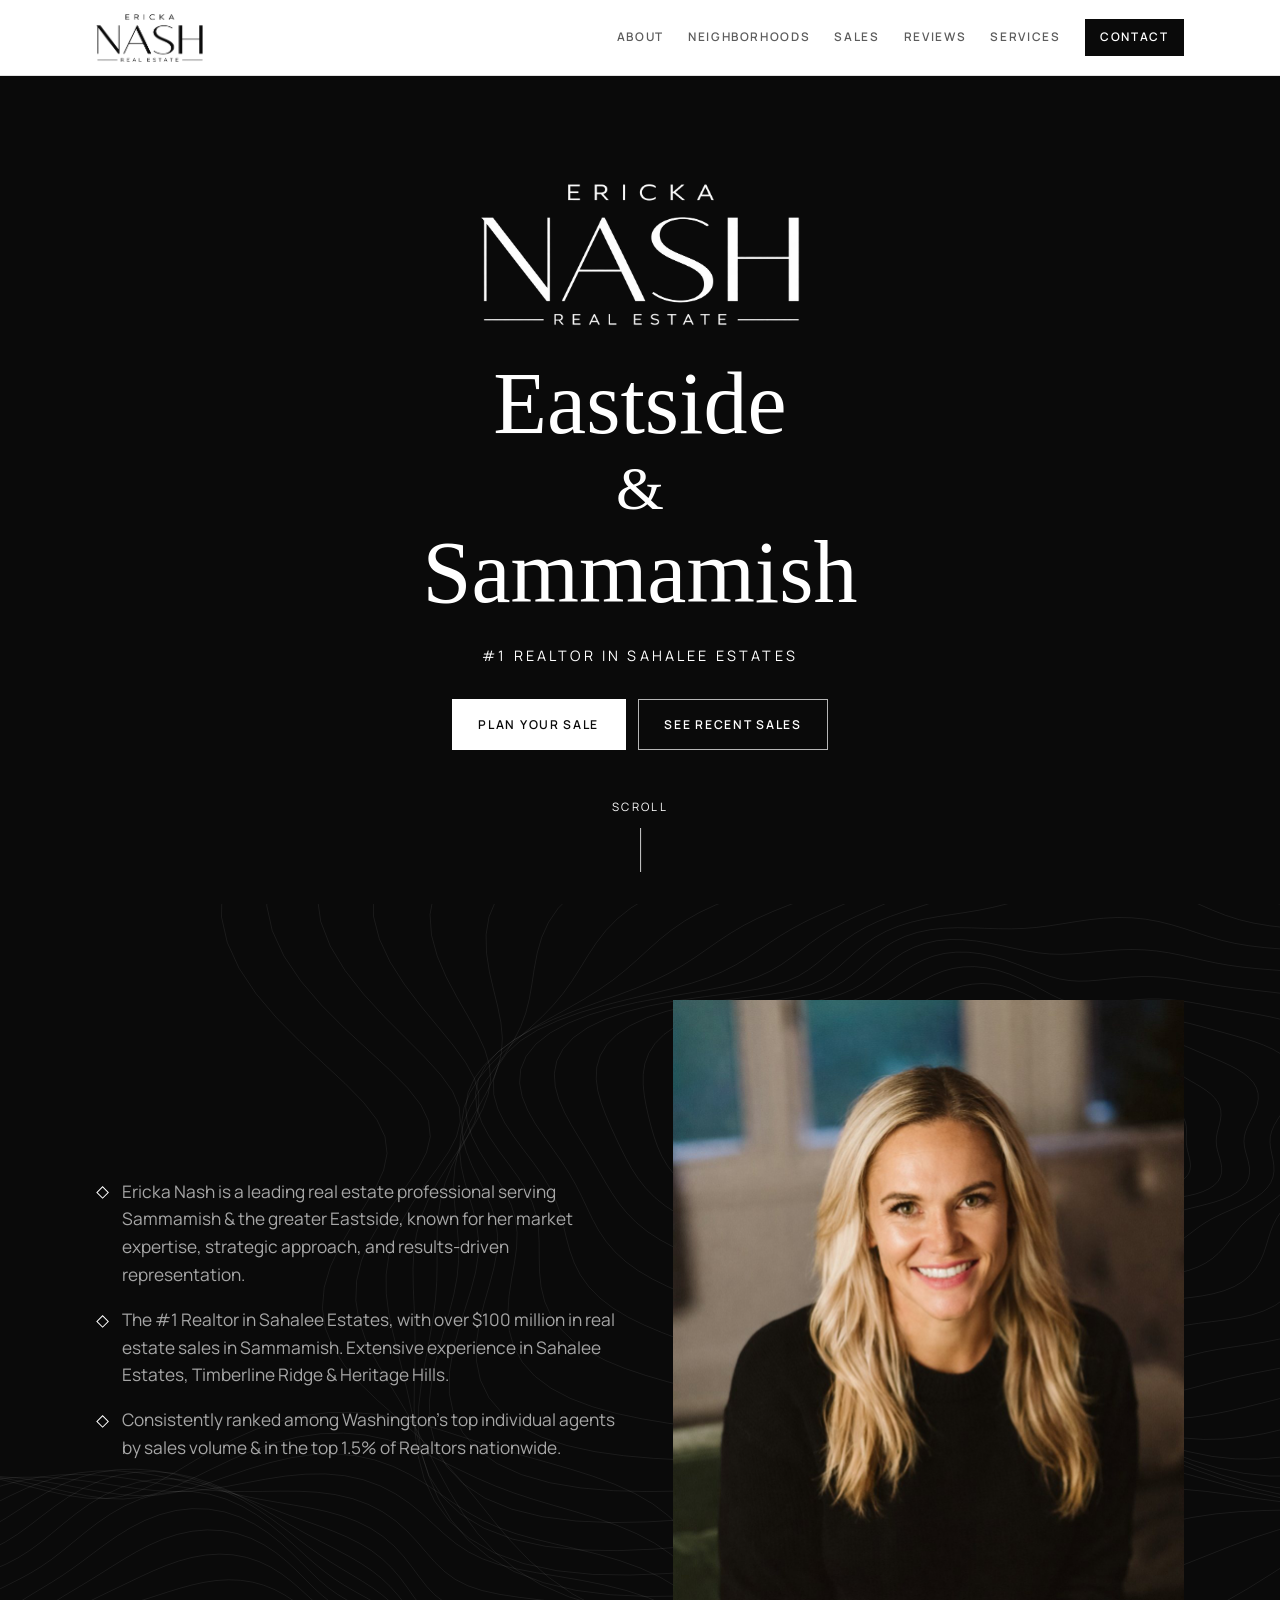
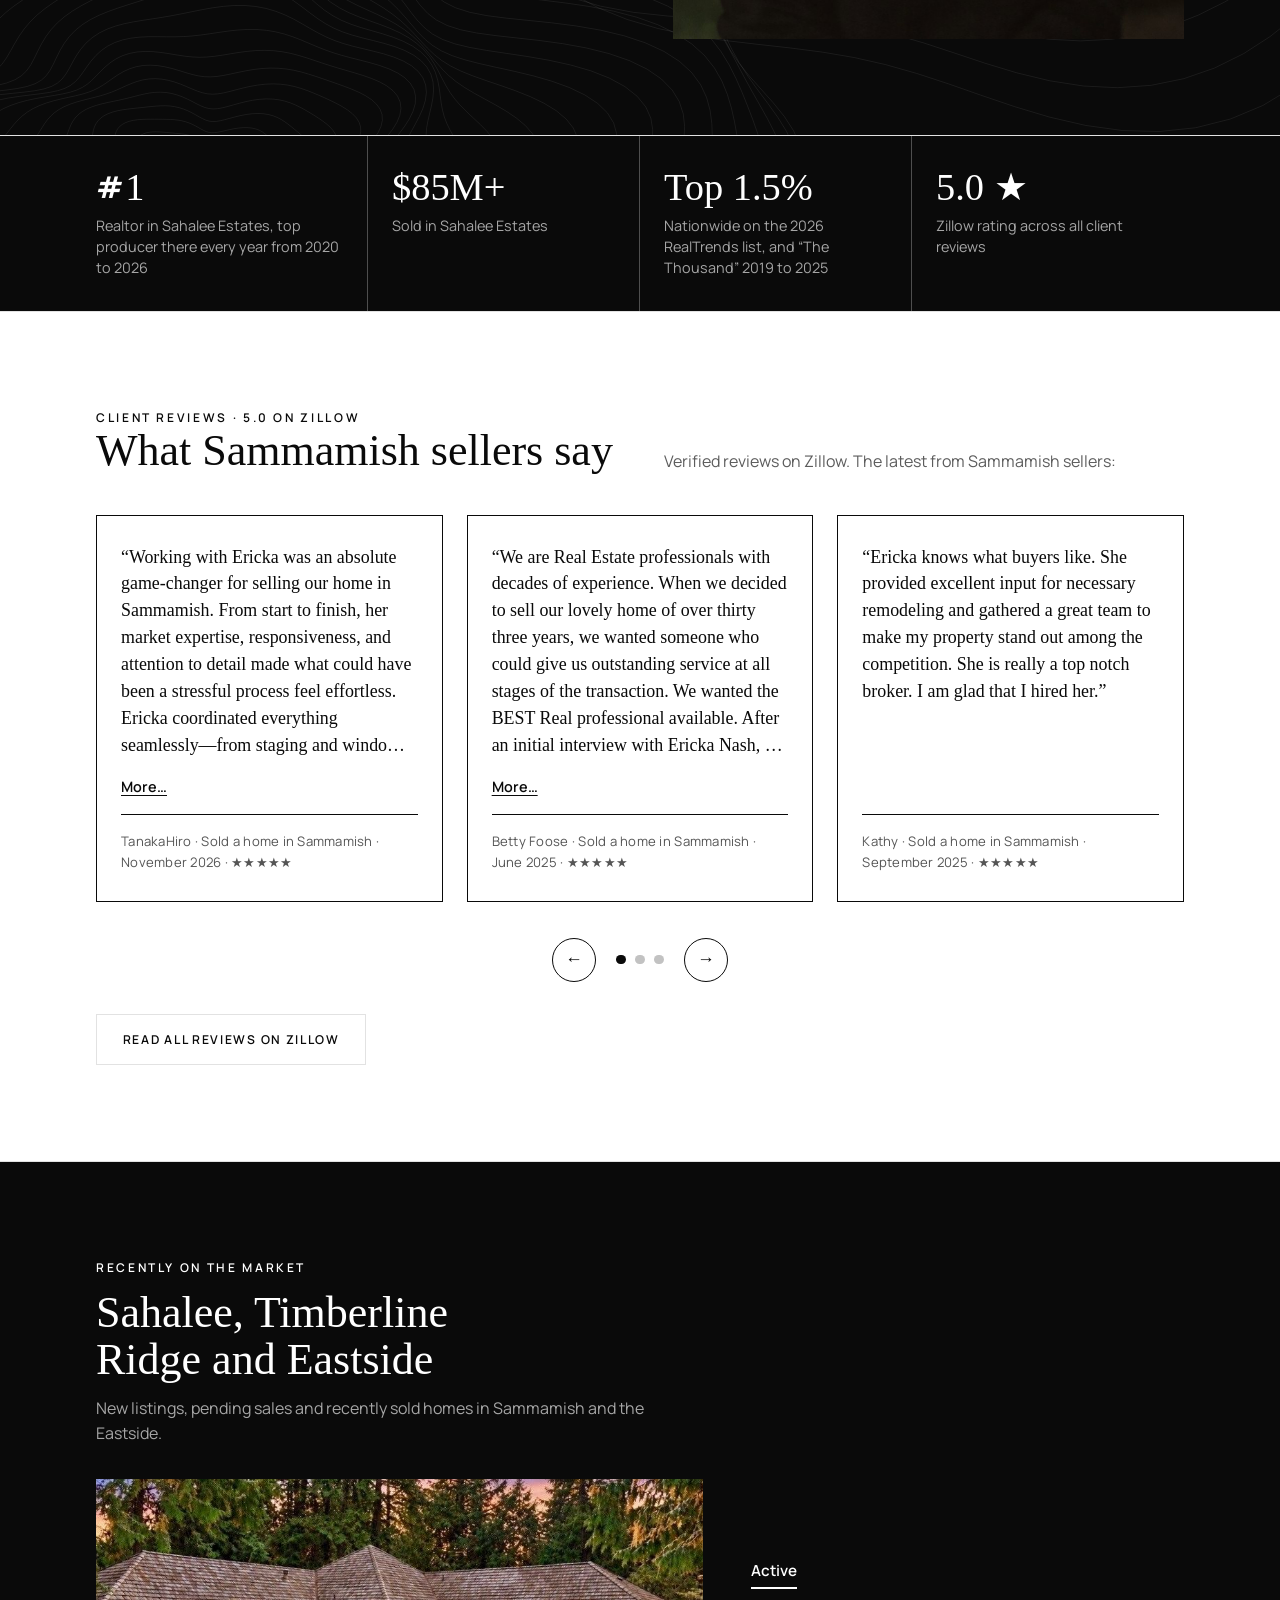
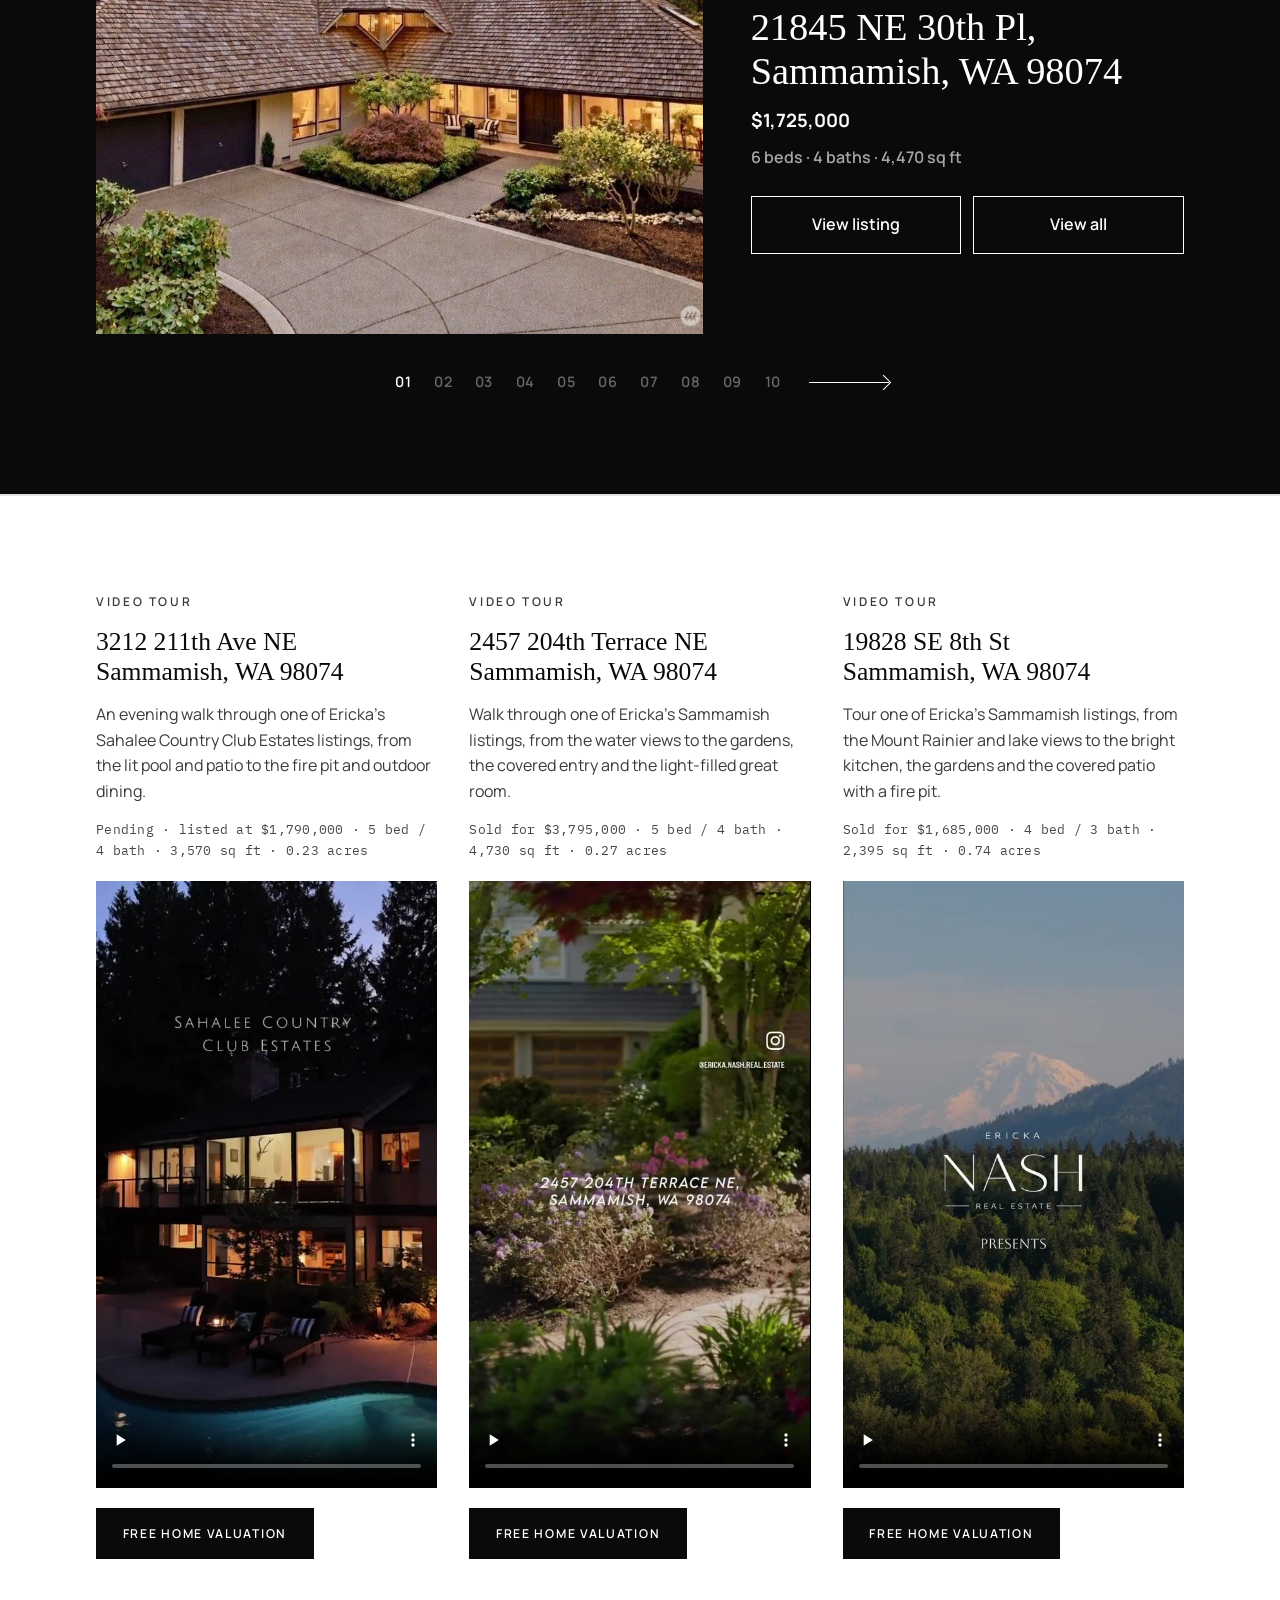
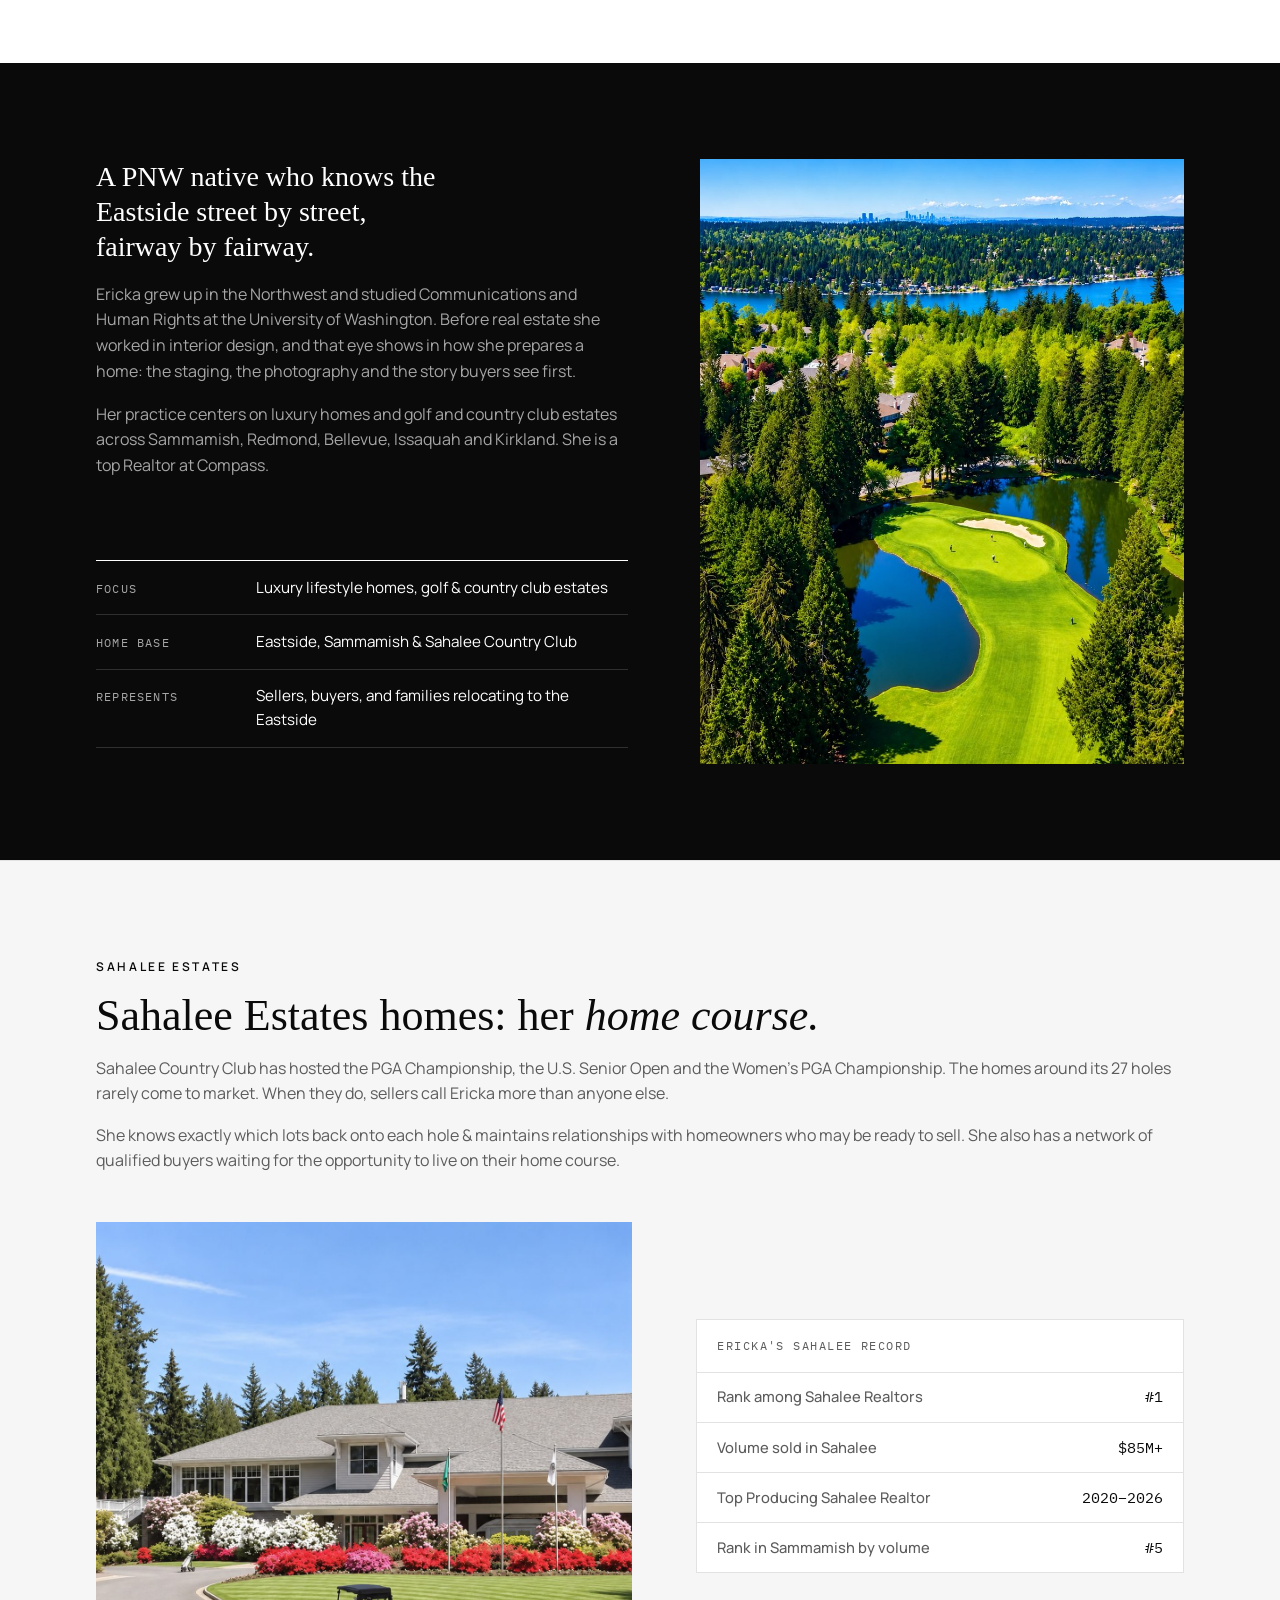
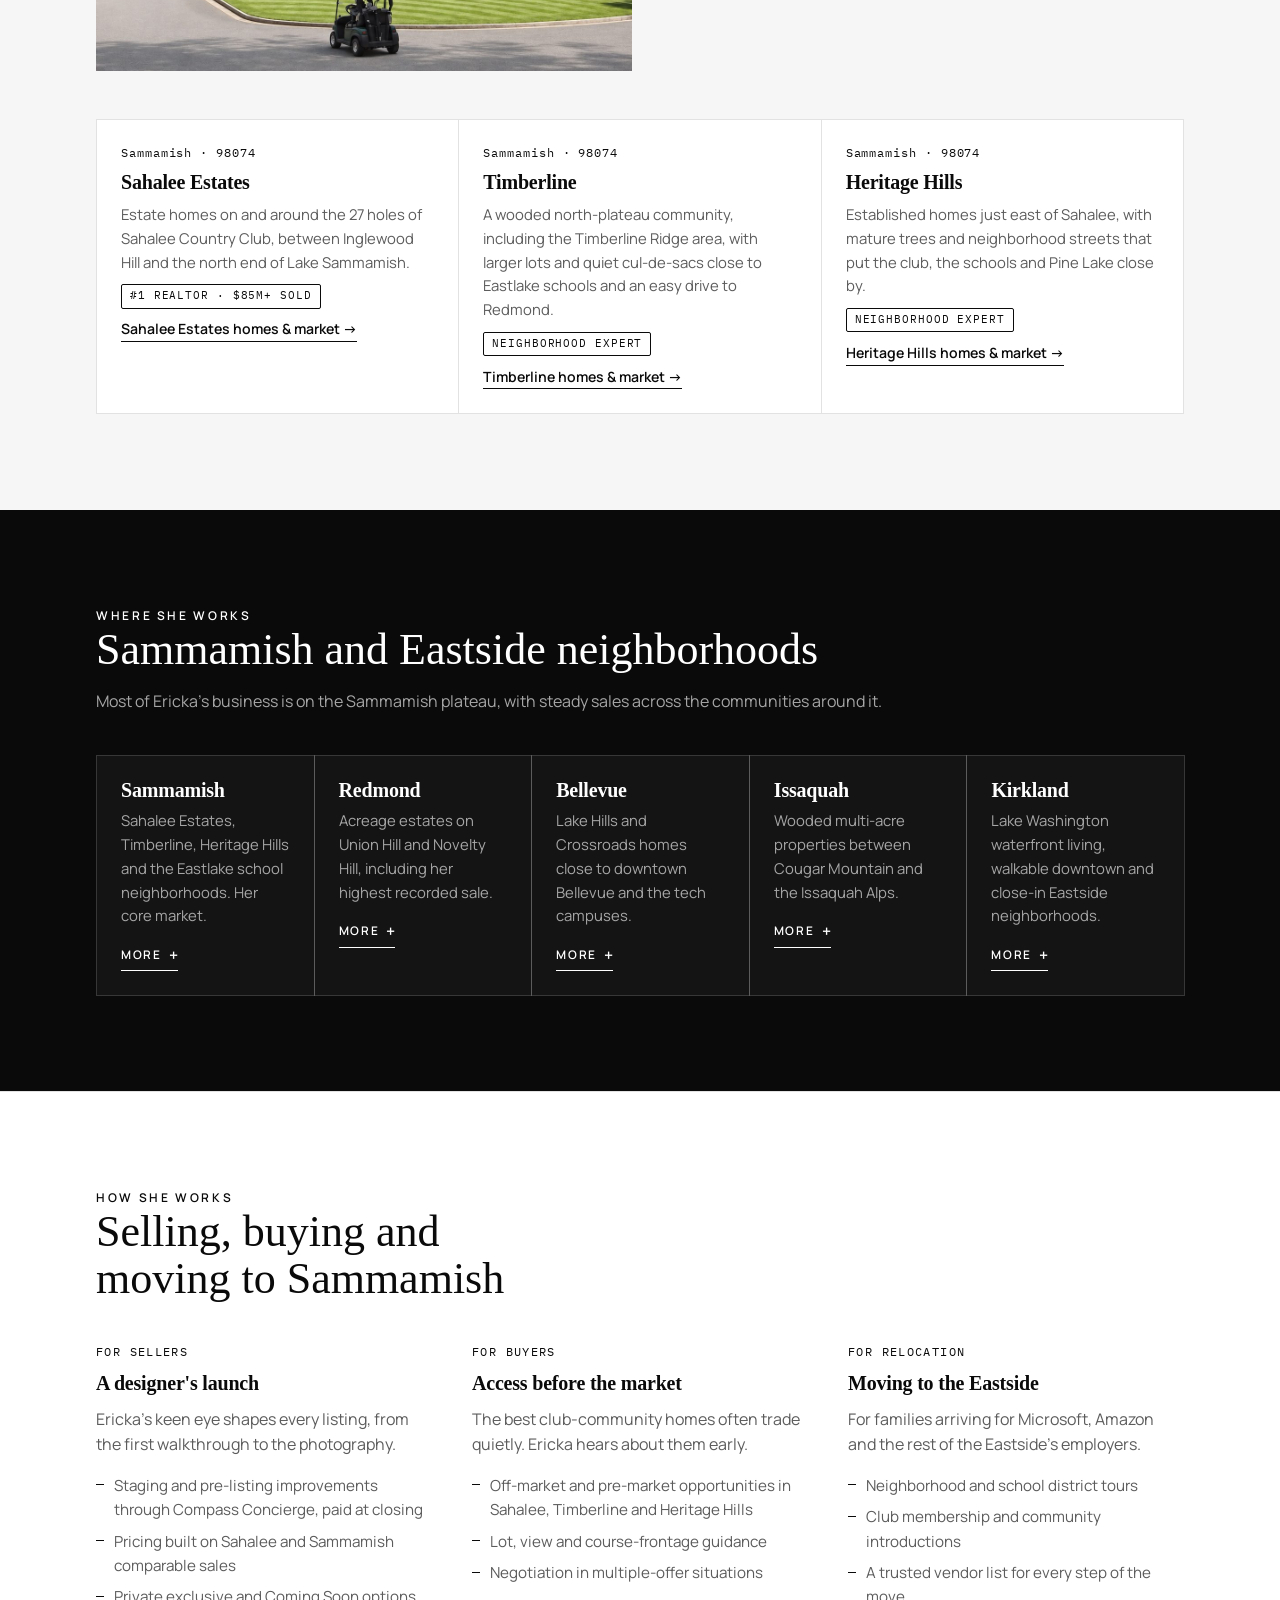
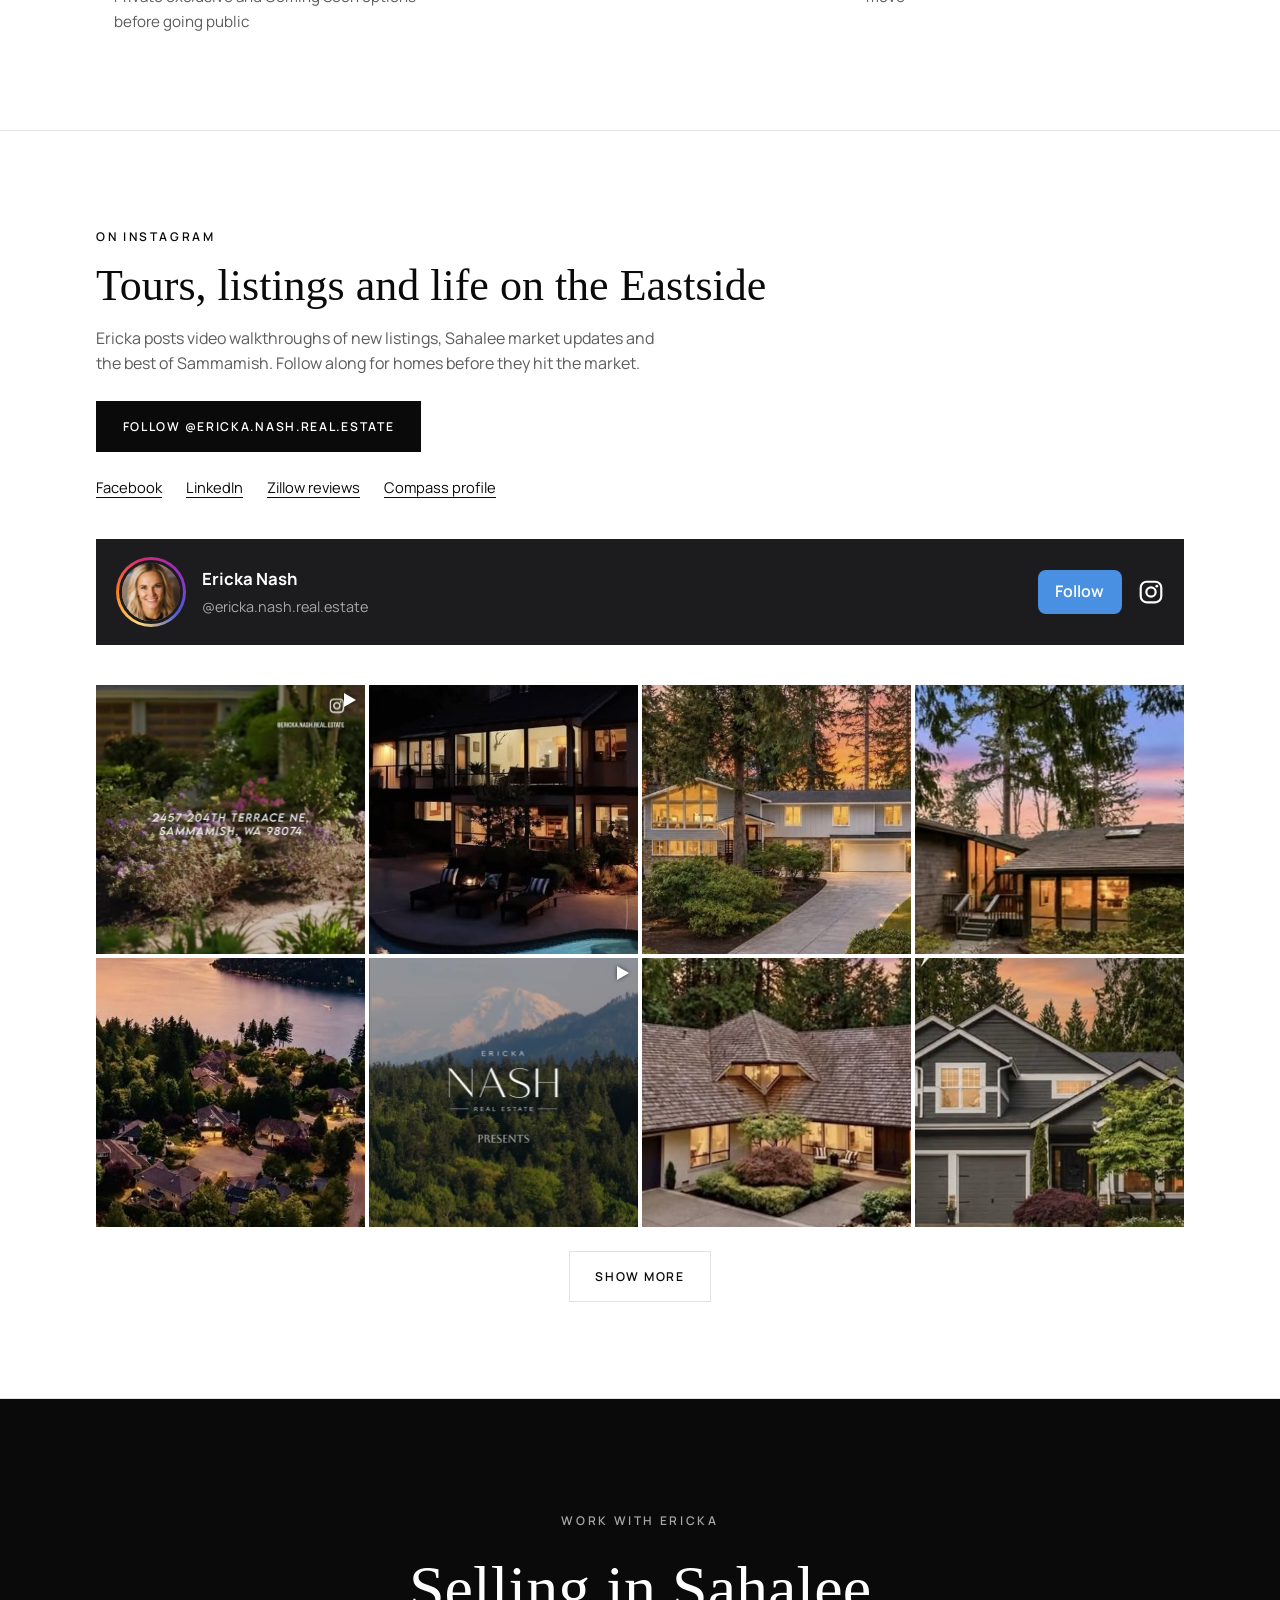
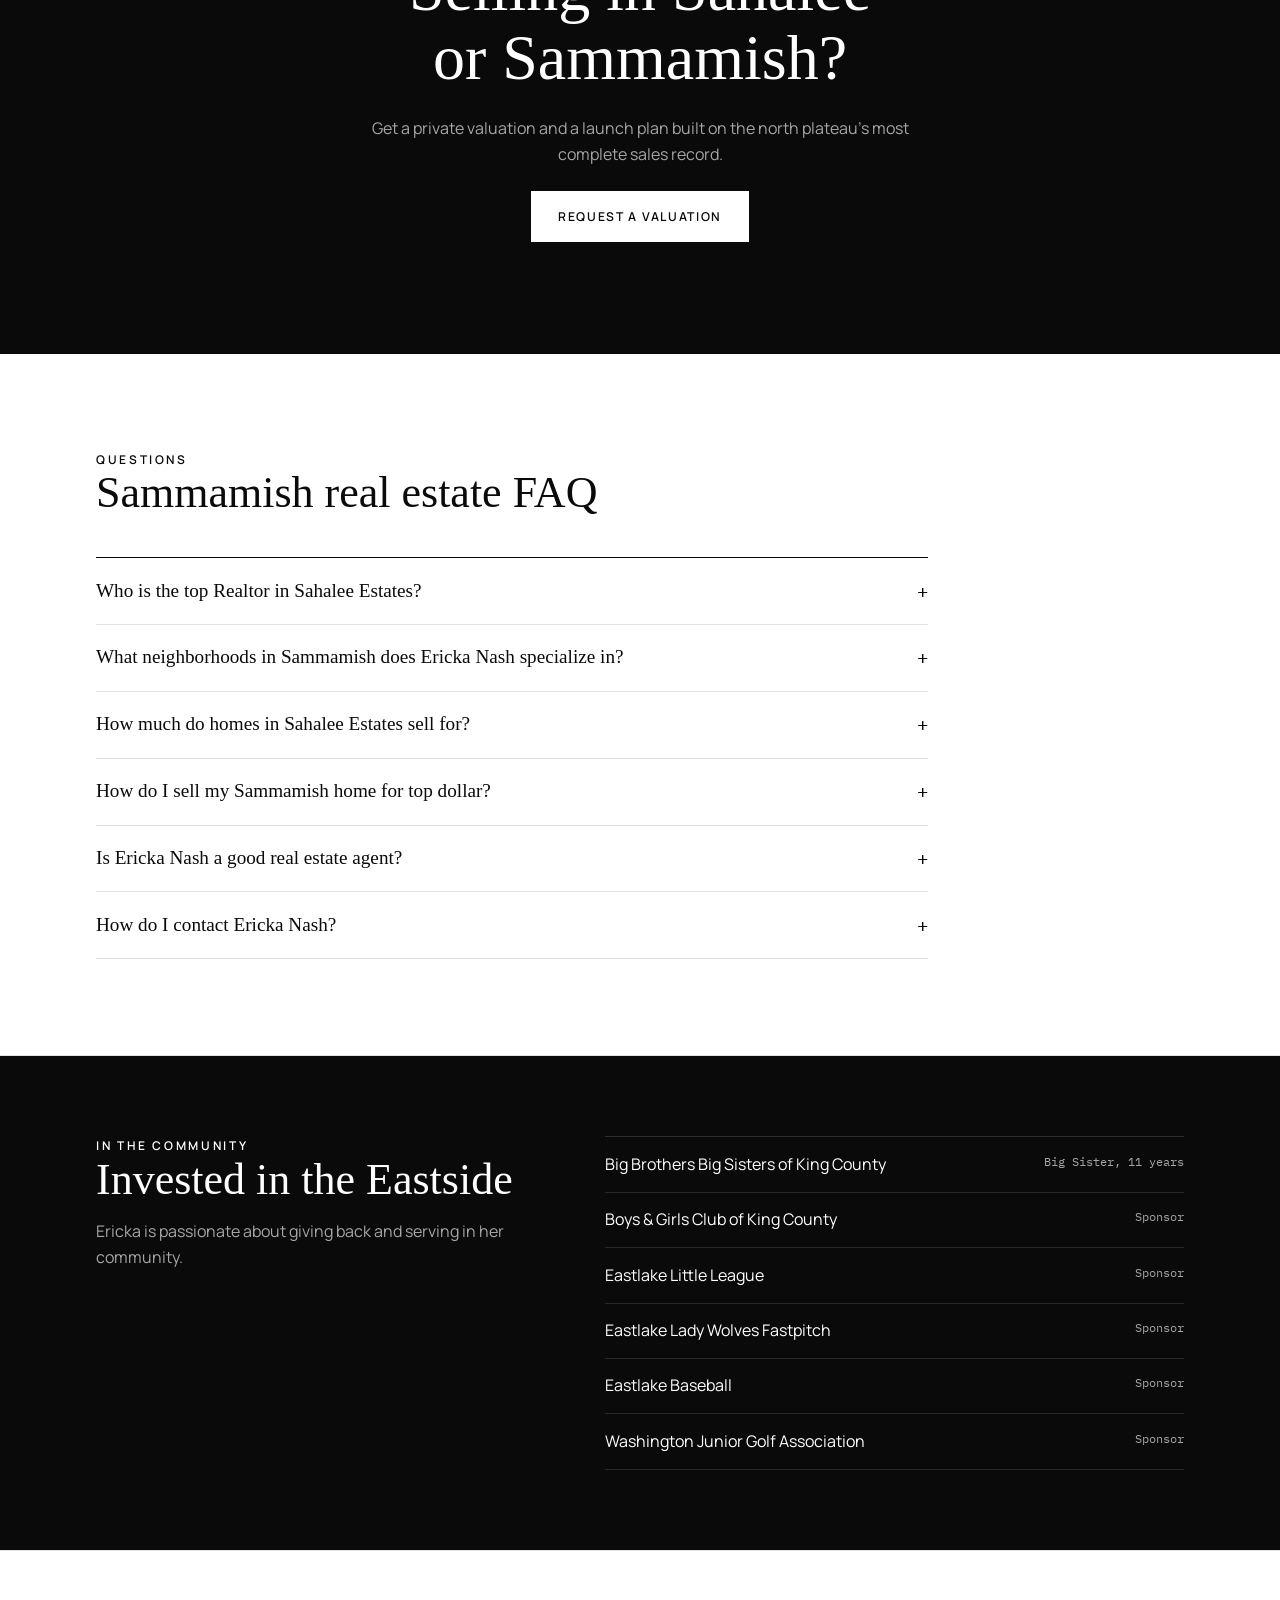
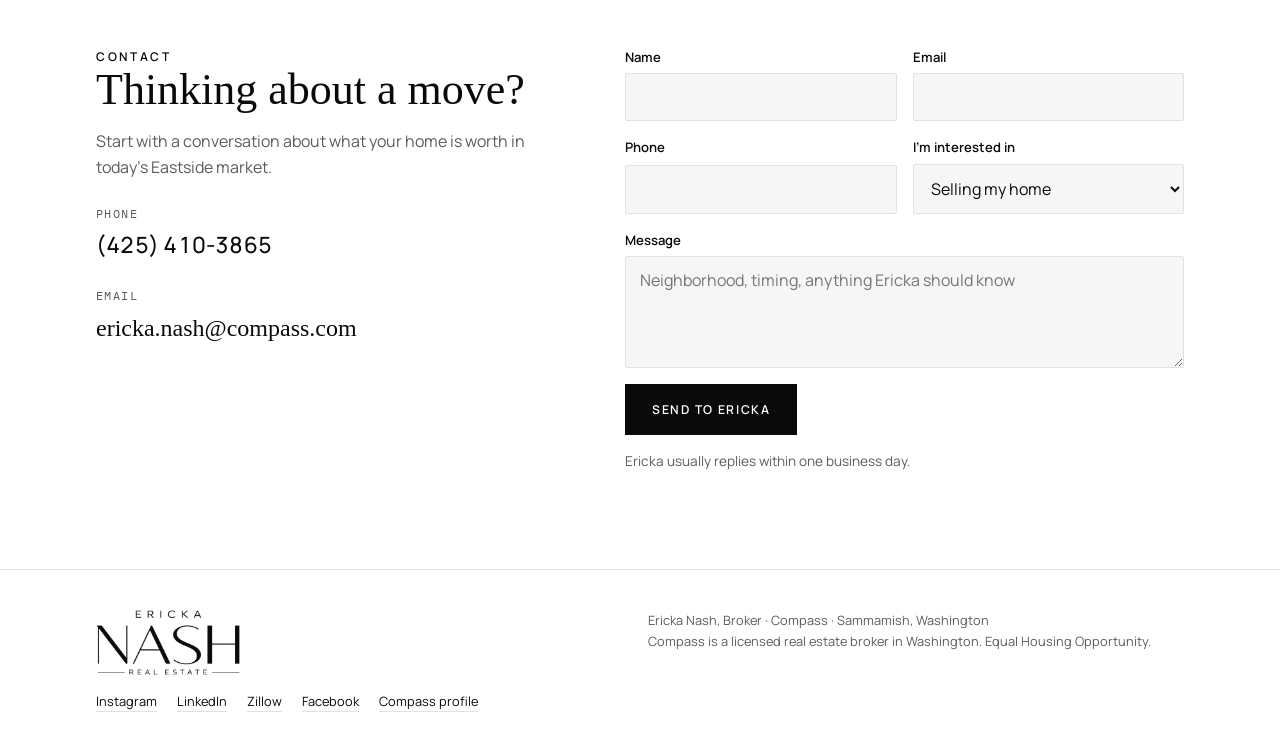
==== commit 6b3a0b58: "Video tours: lead with the Sahalee evening pool tour (3212 211th Ave NE) Co-Authored-By: Claude Opus" ====
--- a/index.html
+++ b/index.html
@@ -6,6 +6,9 @@
 <title>Sammamish Realtor Ericka Nash | Sahalee, Timberline &amp; Heritage Hills Homes</title>
 <meta name="description" content="Ericka Nash is the #1 Realtor in Sahalee Estates and a top Sammamish, WA real estate broker with Compass. 104 homes sold, 5.0 Zillow rating. Buy or sell in Sahalee, Timberline and Heritage Hills.">
 <link rel="canonical" href="https://erickanash.com/">
+<link rel="icon" href="/favicon.ico" sizes="any">
+<link rel="icon" type="image/png" href="/favicon.png">
+<link rel="apple-touch-icon" href="/images/apple-touch-icon.png">
 <meta name="robots" content="index, follow, max-image-preview:large">
 <meta name="geo.region" content="US-WA">
 <meta name="geo.placename" content="Sammamish">
@@ -458,6 +461,22 @@
         <article class="tour-card">
           <div class="tour-copy">
             <p class="eyebrow">Video tour</p>
+            <h3><span class="tour-street">3212 211th Ave NE</span> <span class="tour-city">Sammamish, WA 98074</span></h3>
+            <p class="lede">An evening walk through one of Ericka's Sahalee Country Club Estates listings, from the lit pool and patio to the fire pit and outdoor dining.</p>
+            <p class="tour-facts">Pending · listed at $1,790,000 · 5 bed / 4 bath · 3,570 sq ft · 0.23 acres</p>
+          </div>
+          <div class="tour-video">
+            <video controls playsinline preload="none" poster="/images/3212-211th-ave-ne-poster.jpg" width="540" height="960" aria-label="Video tour of 3212 211th Ave NE, Sammamish">
+              <source src="/video/3212-211th-ave-ne-tour.mp4" type="video/mp4">
+            </video>
+          </div>
+          <div class="tour-copy tour-cta">
+            <a class="btn btn-solid" href="#contact" data-interest="Free home valuation">Free Home Valuation</a>
+          </div>
+        </article>
+        <article class="tour-card">
+          <div class="tour-copy">
+            <p class="eyebrow">Video tour</p>
             <h3><span class="tour-street">2457 204th Terrace NE</span> <span class="tour-city">Sammamish, WA 98074</span></h3>
             <p class="lede">Walk through one of Ericka's Sammamish listings, from the water views to the gardens, the covered entry and the light-filled great room.</p>
             <p class="tour-facts">Sold for $3,795,000 · 5 bed / 4 bath · 4,730 sq ft · 0.27 acres</p>
@@ -465,22 +484,6 @@
           <div class="tour-video">
             <video controls playsinline preload="none" poster="/images/2457-204th-terrace-ne-poster.jpg" width="540" height="960" aria-label="Video tour of 2457 204th Terrace NE, Sammamish">
               <source src="/video/2457-204th-terrace-ne-tour.mp4" type="video/mp4">
-            </video>
-          </div>
-          <div class="tour-copy tour-cta">
-            <a class="btn btn-solid" href="#contact" data-interest="Free home valuation">Free Home Valuation</a>
-          </div>
-        </article>
-        <article class="tour-card">
-          <div class="tour-copy">
-            <p class="eyebrow">Video tour</p>
-            <h3><span class="tour-street">3212 211th Ave NE</span> <span class="tour-city">Sammamish, WA 98074</span></h3>
-            <p class="lede">An evening walk through one of Ericka's Sahalee Country Club Estates listings, from the lit pool and patio to the fire pit and outdoor dining.</p>
-            <p class="tour-facts">Pending · listed at $1,790,000 · 5 bed / 4 bath · 3,570 sq ft · 0.23 acres</p>
-          </div>
-          <div class="tour-video">
-            <video controls playsinline preload="none" poster="/images/3212-211th-ave-ne-poster.jpg" width="540" height="960" aria-label="Video tour of 3212 211th Ave NE, Sammamish">
-              <source src="/video/3212-211th-ave-ne-tour.mp4" type="video/mp4">
             </video>
           </div>
           <div class="tour-copy tour-cta">
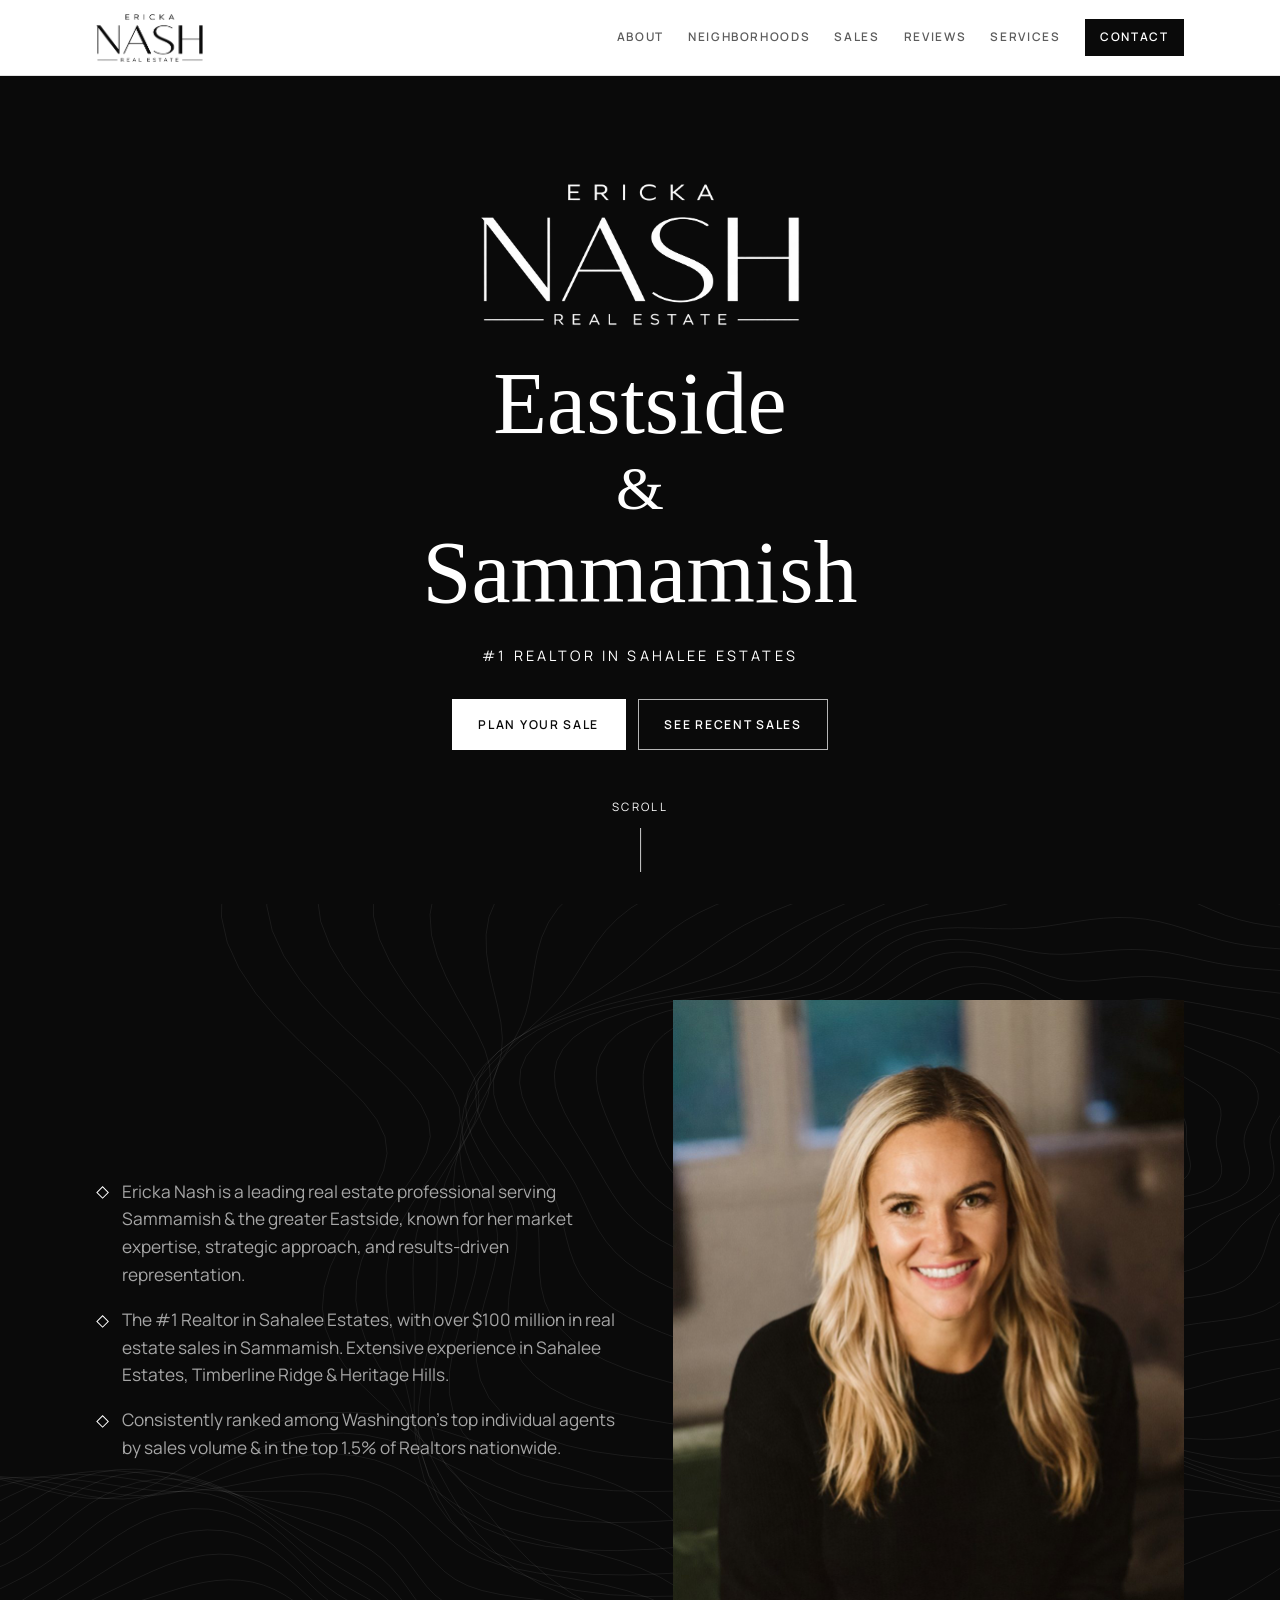
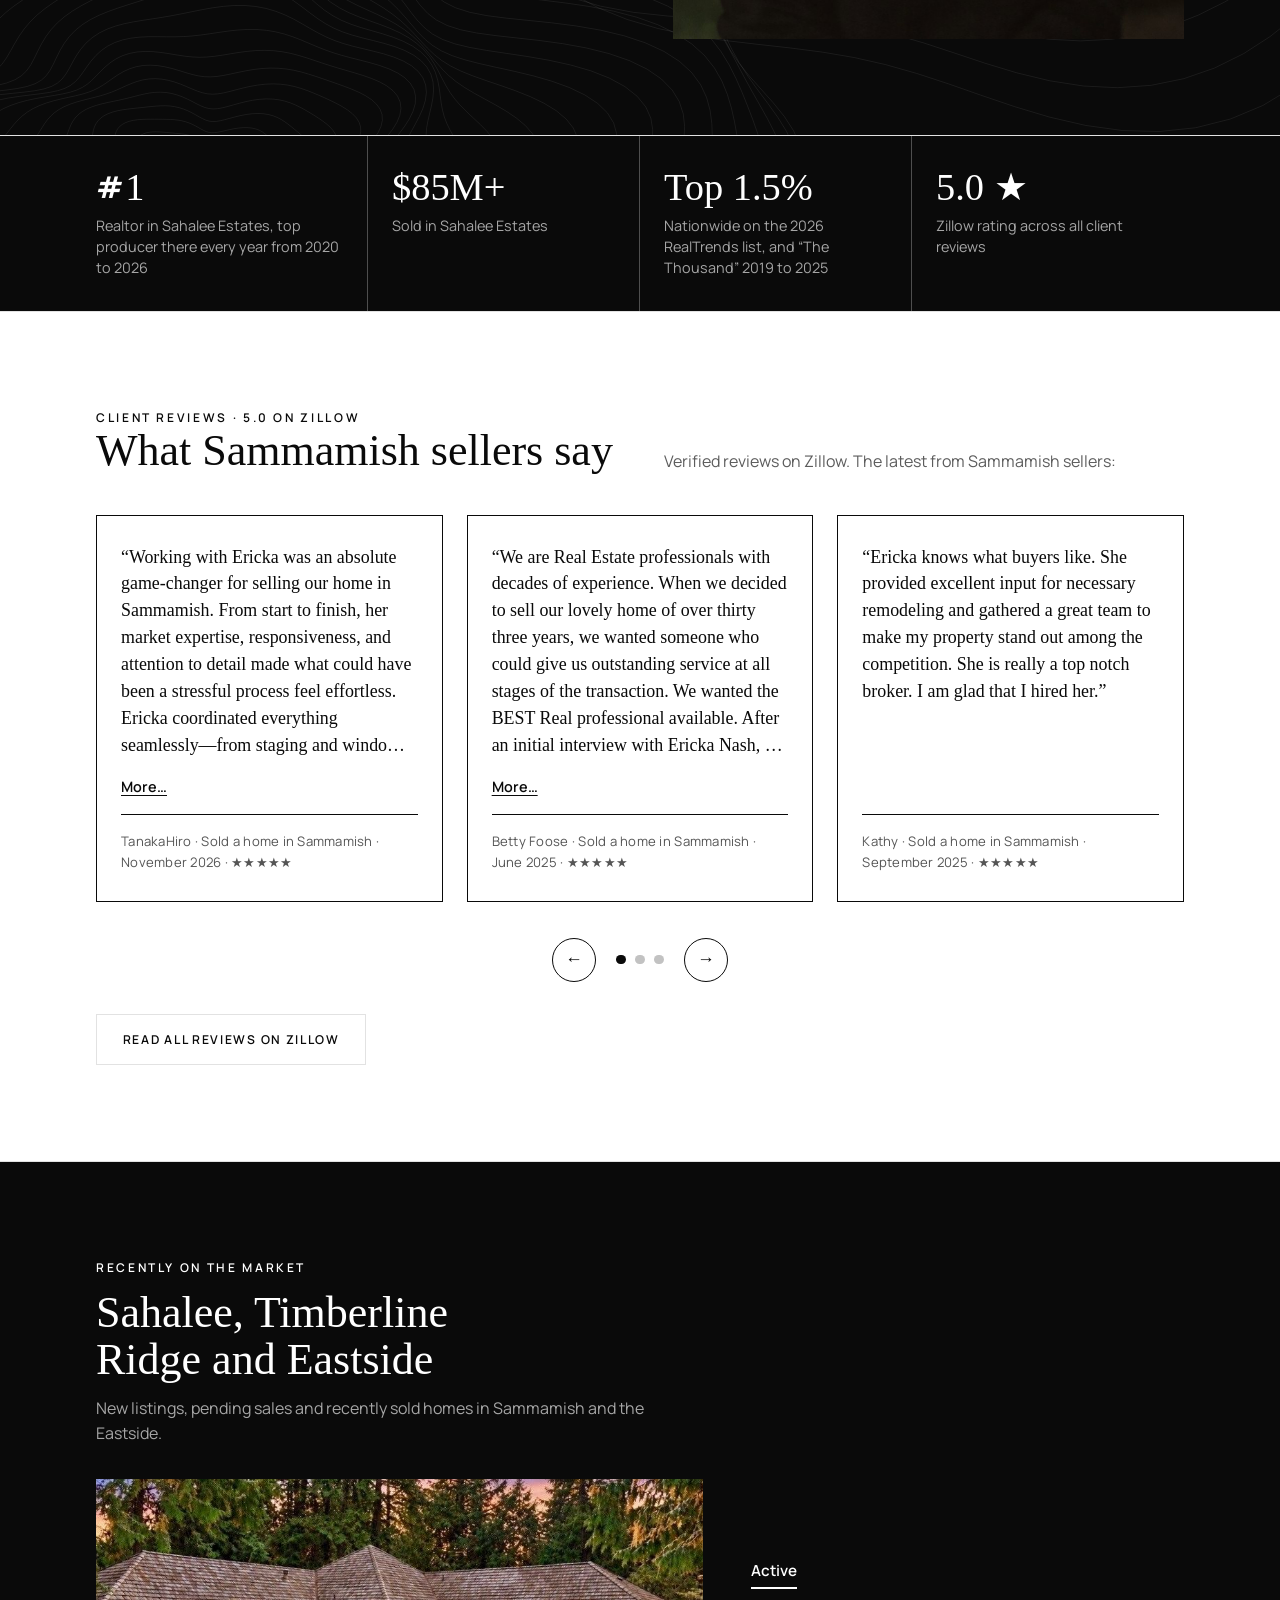
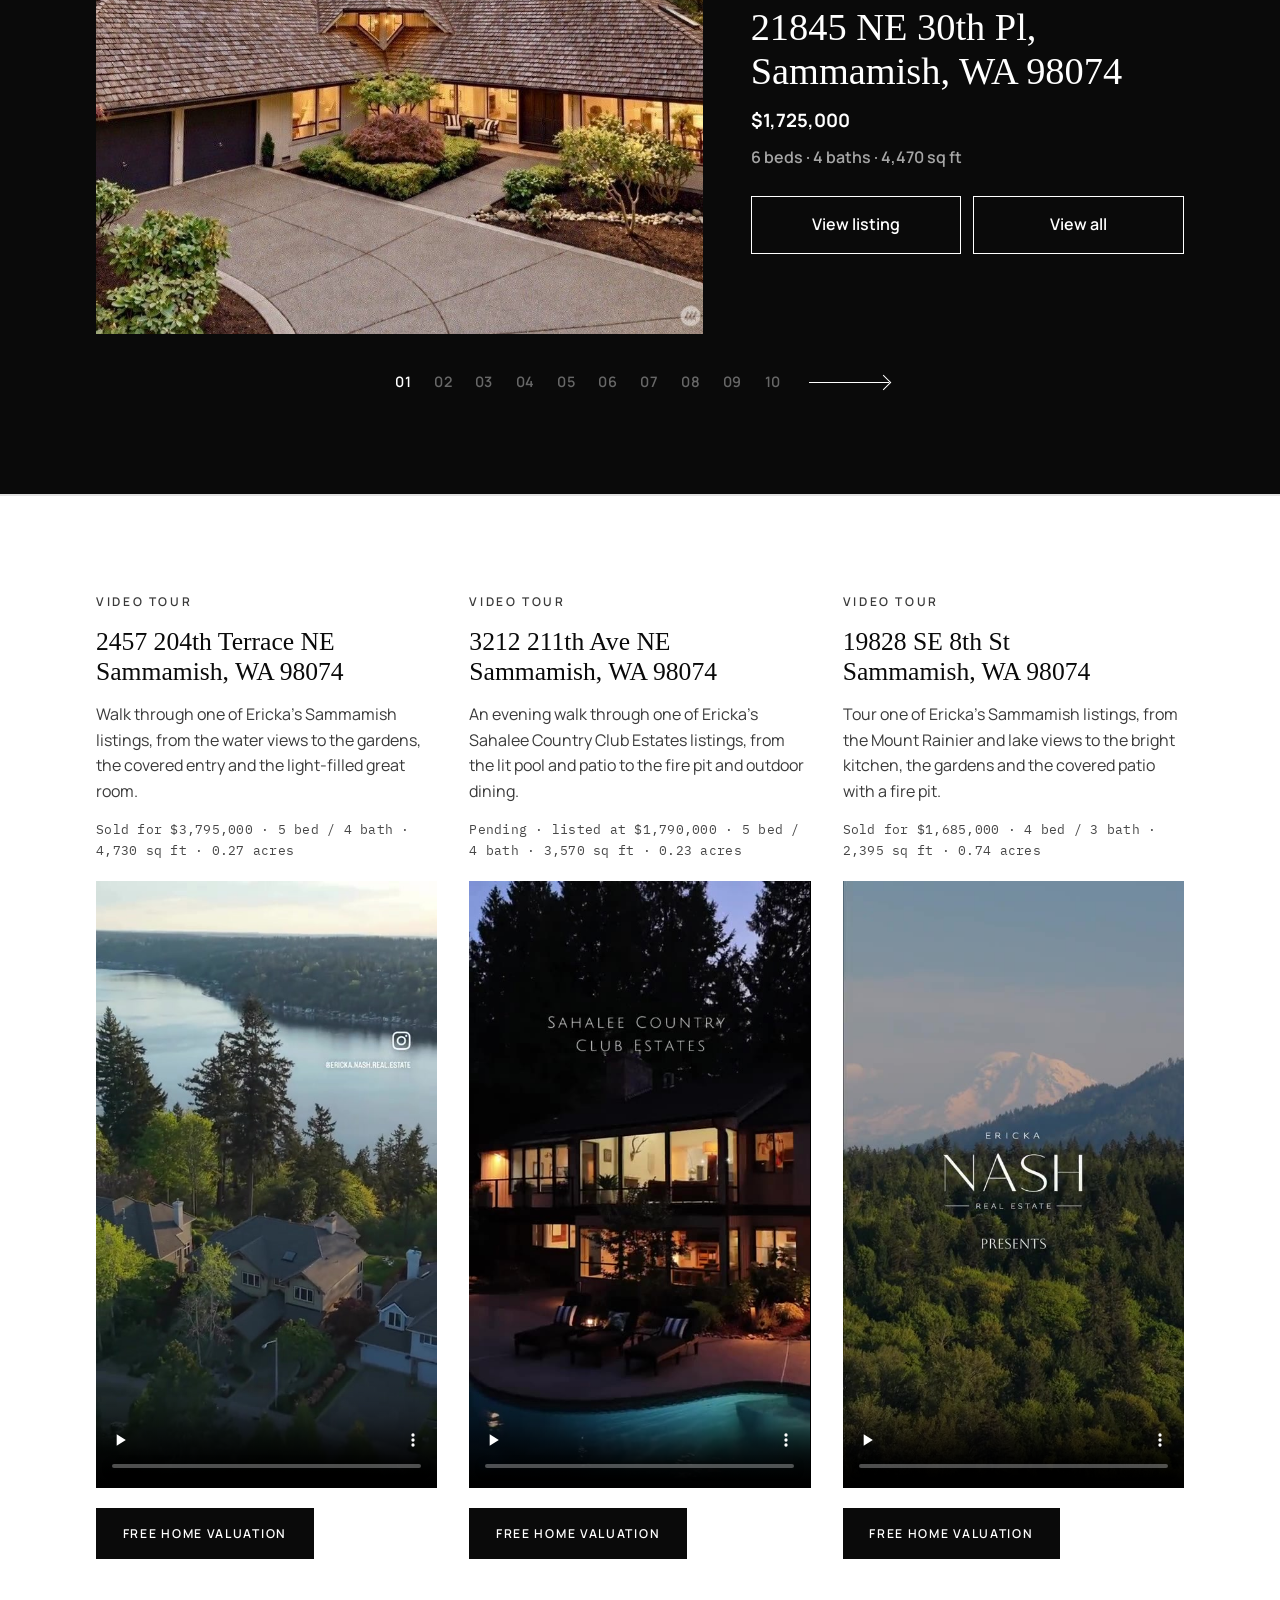
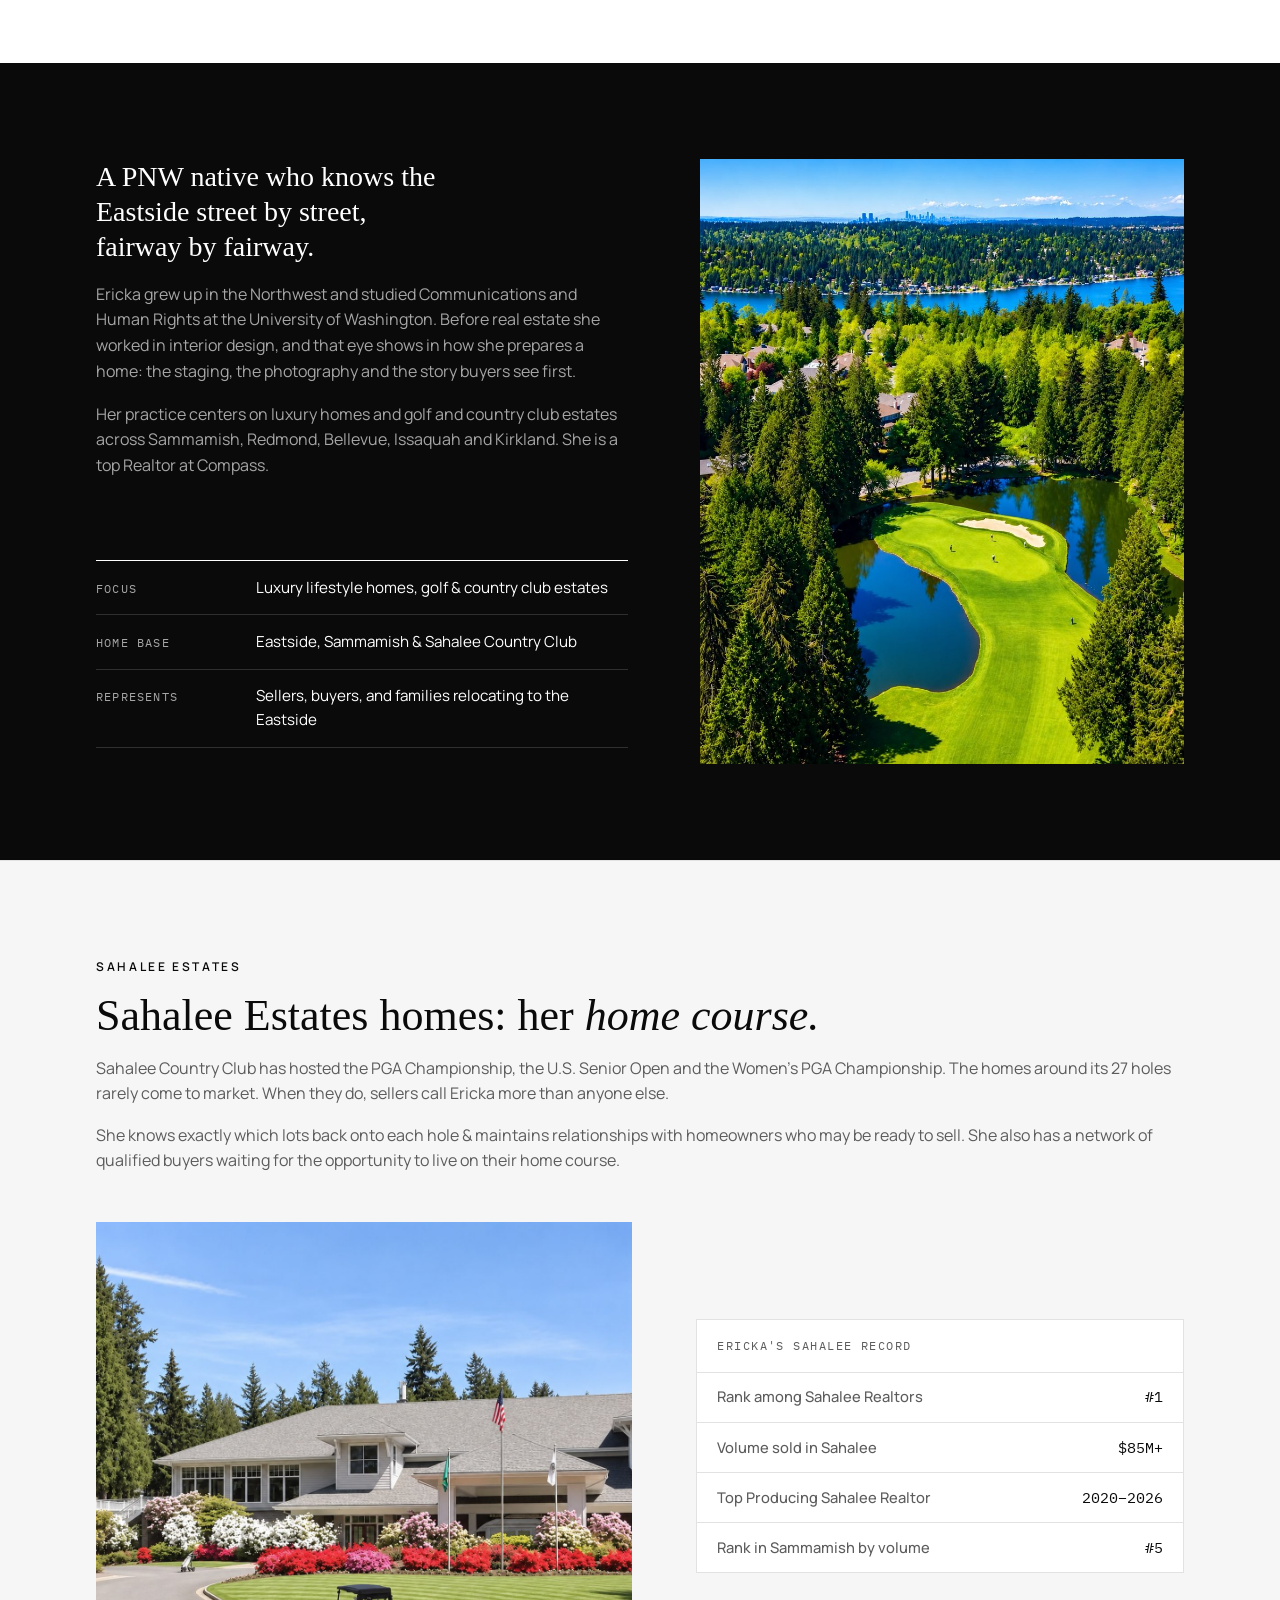
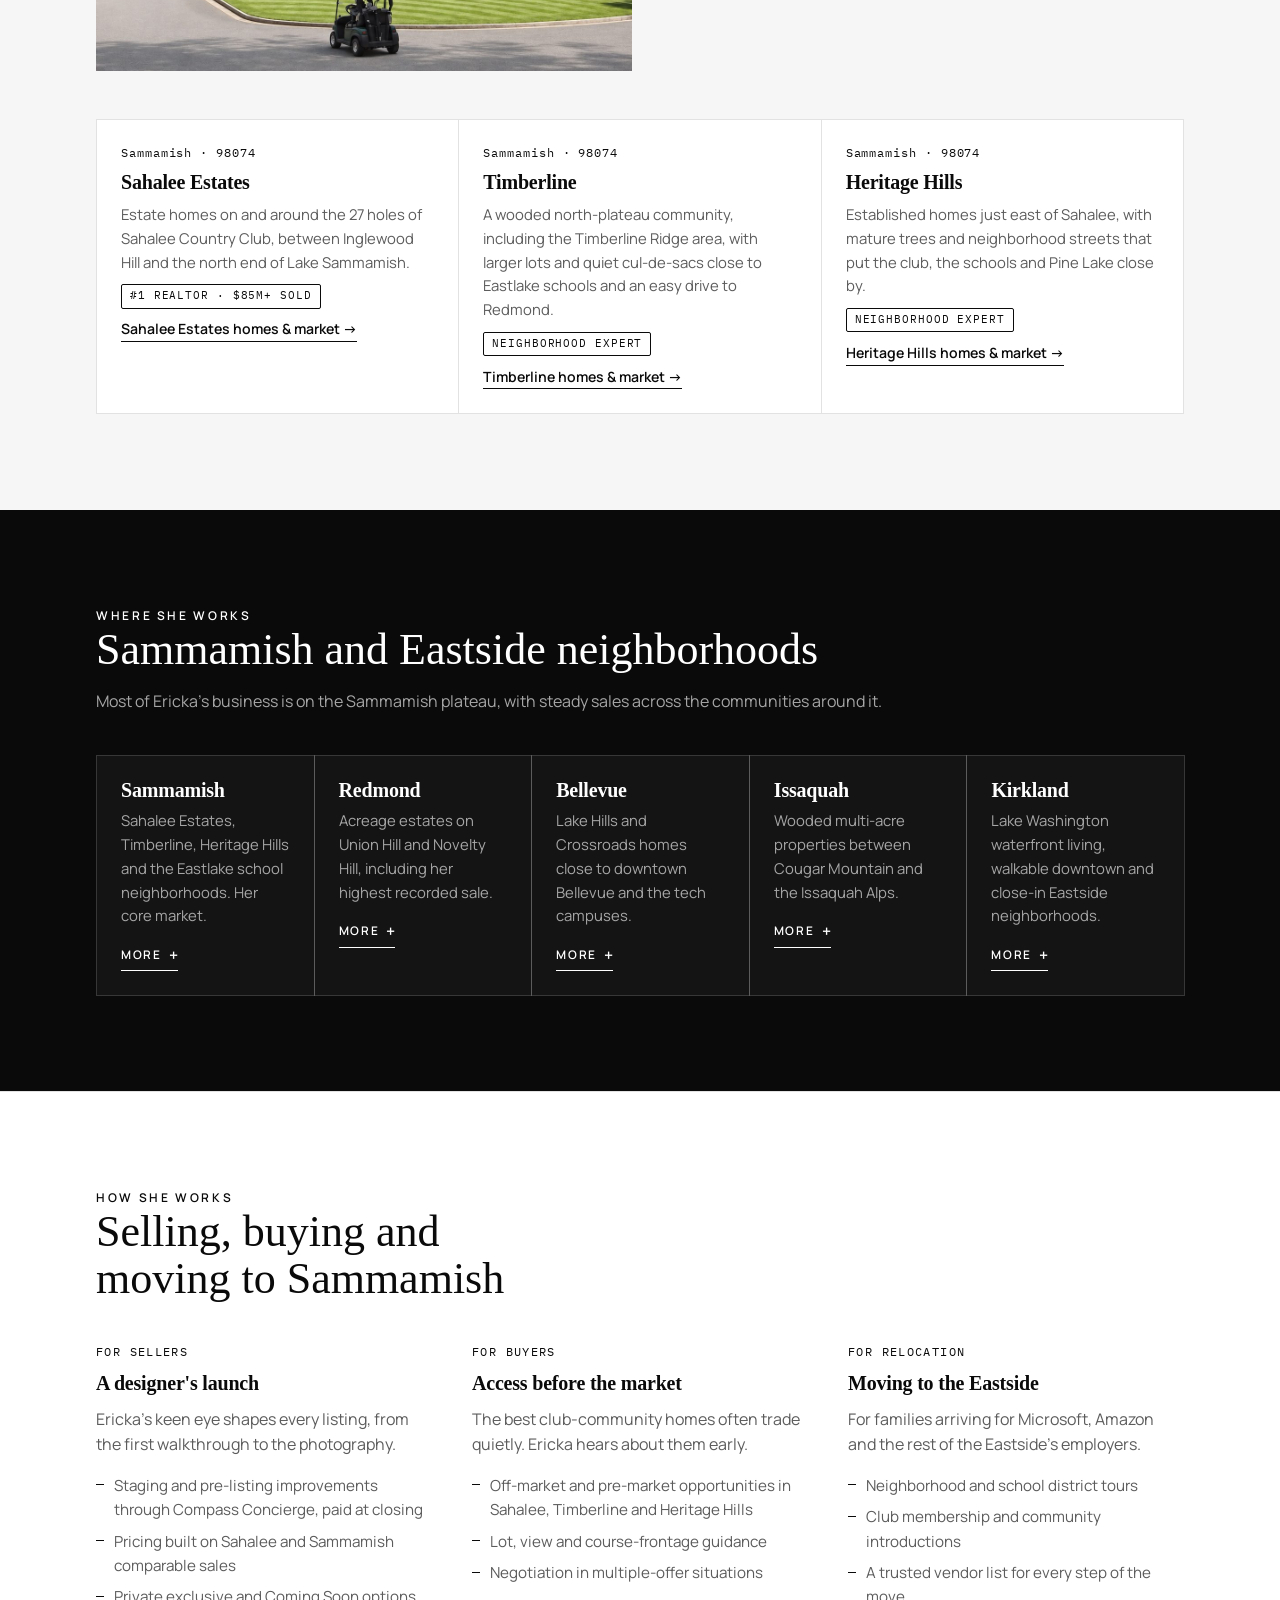
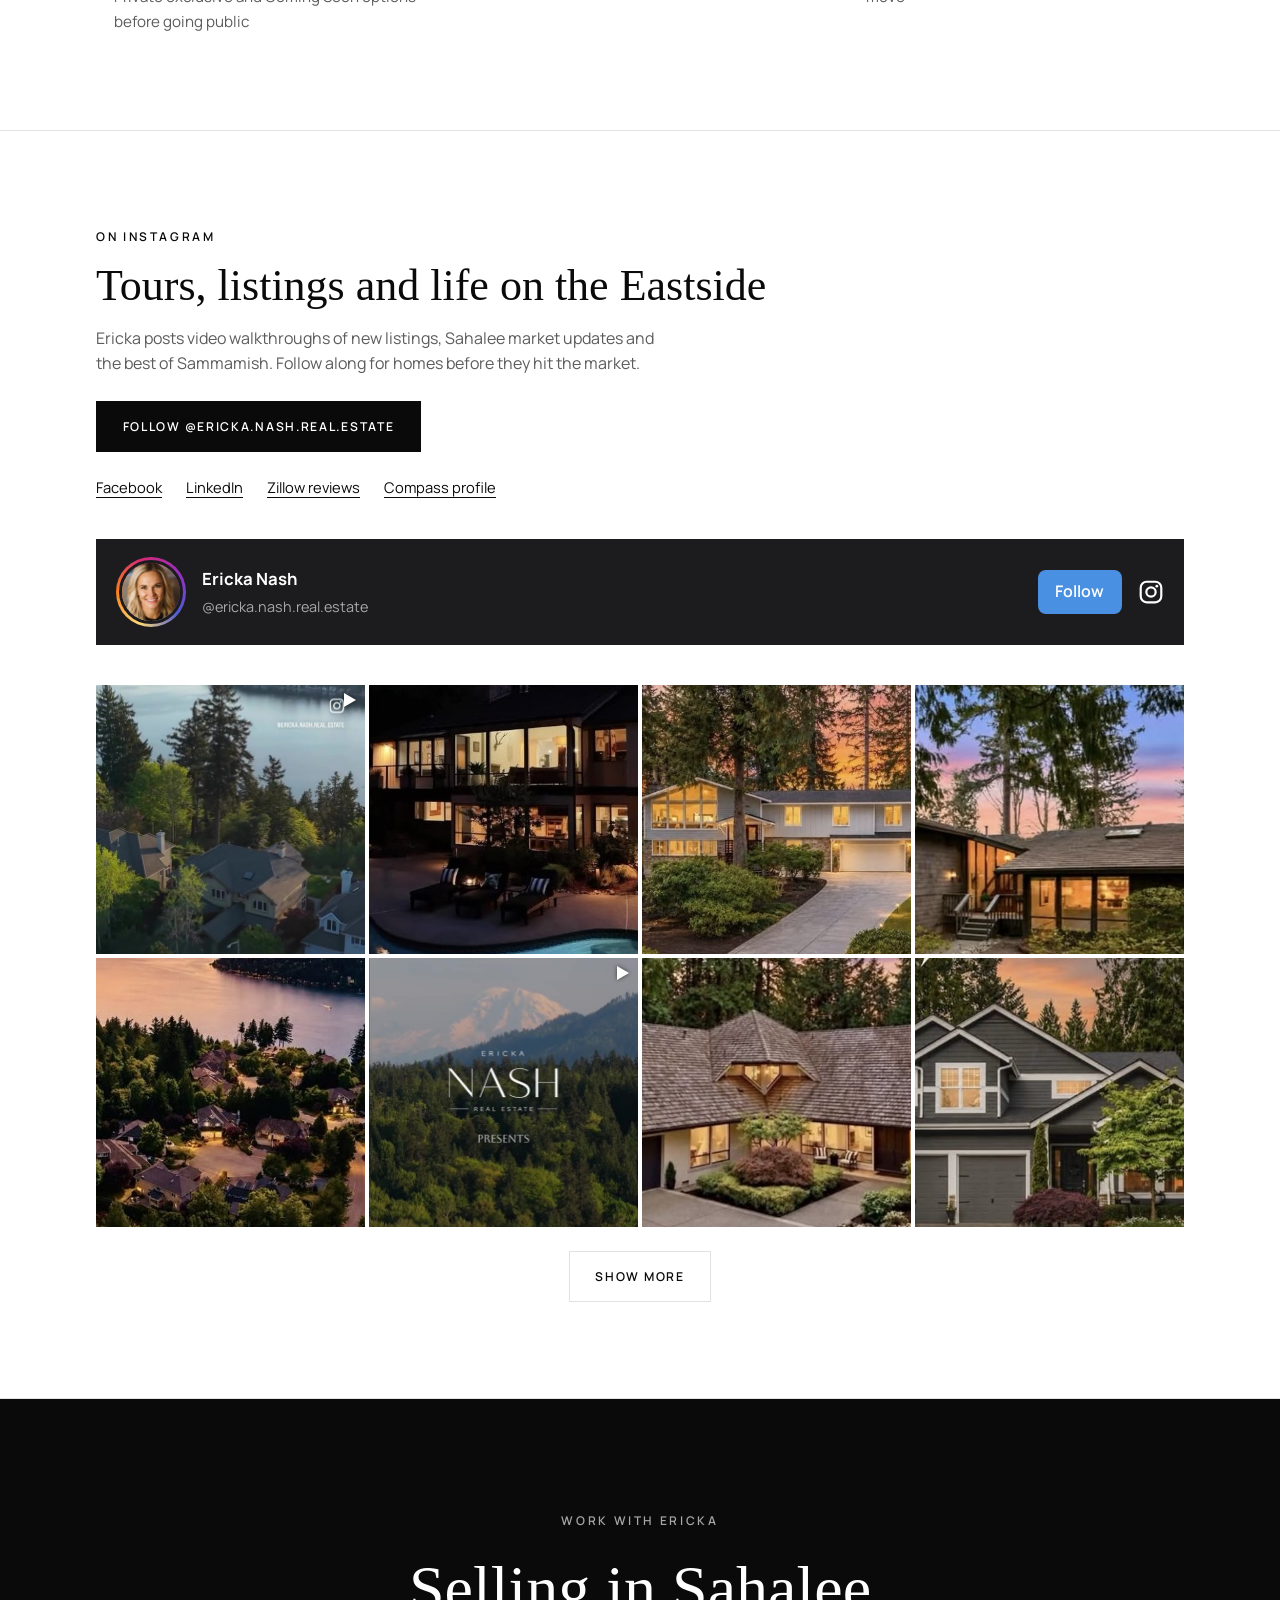
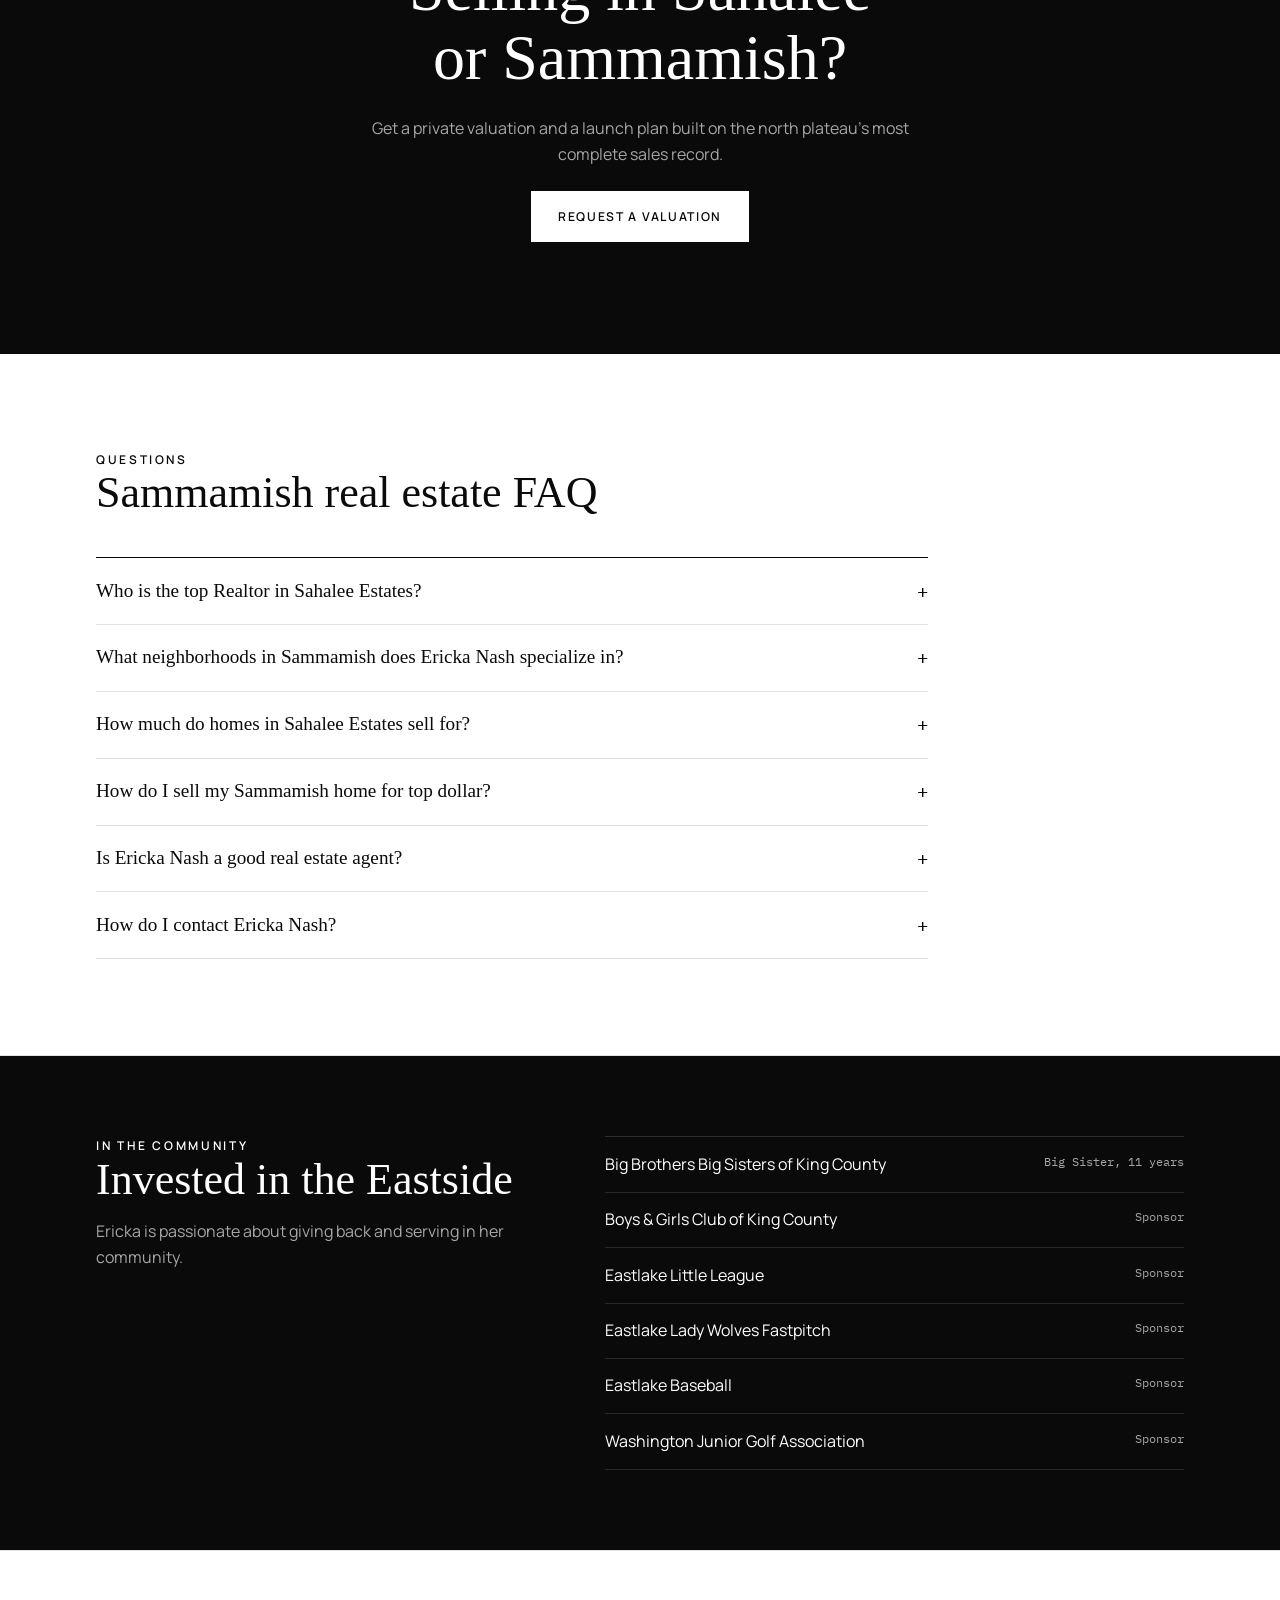
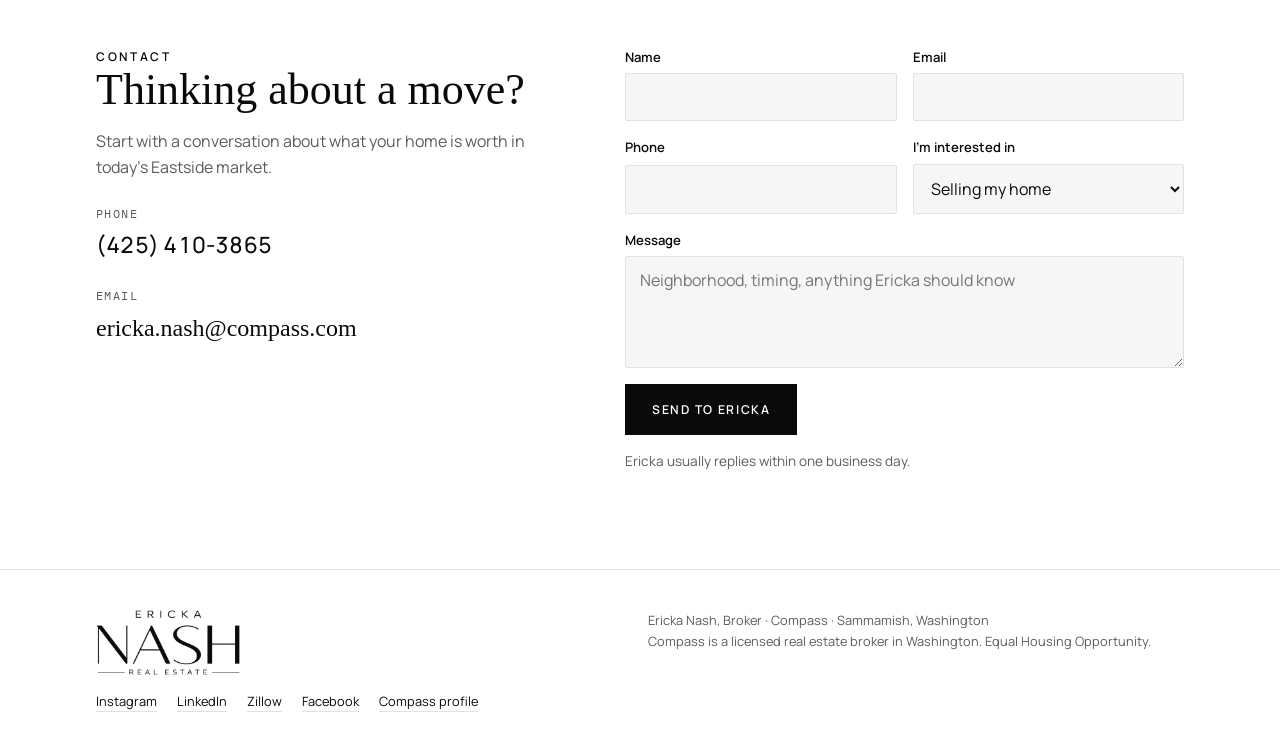
==== commit 893f5045: "Video tours: lead with 2457 204th Terrace NE (lake-view thumbnail); Sahalee pool tour second Co-Auth" ====
--- a/index.html
+++ b/index.html
@@ -461,6 +461,22 @@
         <article class="tour-card">
           <div class="tour-copy">
             <p class="eyebrow">Video tour</p>
+            <h3><span class="tour-street">2457 204th Terrace NE</span> <span class="tour-city">Sammamish, WA 98074</span></h3>
+            <p class="lede">Walk through one of Ericka's Sammamish listings, from the water views to the gardens, the covered entry and the light-filled great room.</p>
+            <p class="tour-facts">Sold for $3,795,000 · 5 bed / 4 bath · 4,730 sq ft · 0.27 acres</p>
+          </div>
+          <div class="tour-video">
+            <video controls playsinline preload="none" poster="/images/2457-204th-terrace-ne-poster.jpg" width="540" height="960" aria-label="Video tour of 2457 204th Terrace NE, Sammamish">
+              <source src="/video/2457-204th-terrace-ne-tour.mp4" type="video/mp4">
+            </video>
+          </div>
+          <div class="tour-copy tour-cta">
+            <a class="btn btn-solid" href="#contact" data-interest="Free home valuation">Free Home Valuation</a>
+          </div>
+        </article>
+        <article class="tour-card">
+          <div class="tour-copy">
+            <p class="eyebrow">Video tour</p>
             <h3><span class="tour-street">3212 211th Ave NE</span> <span class="tour-city">Sammamish, WA 98074</span></h3>
             <p class="lede">An evening walk through one of Ericka's Sahalee Country Club Estates listings, from the lit pool and patio to the fire pit and outdoor dining.</p>
             <p class="tour-facts">Pending · listed at $1,790,000 · 5 bed / 4 bath · 3,570 sq ft · 0.23 acres</p>
@@ -468,22 +484,6 @@
           <div class="tour-video">
             <video controls playsinline preload="none" poster="/images/3212-211th-ave-ne-poster.jpg" width="540" height="960" aria-label="Video tour of 3212 211th Ave NE, Sammamish">
               <source src="/video/3212-211th-ave-ne-tour.mp4" type="video/mp4">
-            </video>
-          </div>
-          <div class="tour-copy tour-cta">
-            <a class="btn btn-solid" href="#contact" data-interest="Free home valuation">Free Home Valuation</a>
-          </div>
-        </article>
-        <article class="tour-card">
-          <div class="tour-copy">
-            <p class="eyebrow">Video tour</p>
-            <h3><span class="tour-street">2457 204th Terrace NE</span> <span class="tour-city">Sammamish, WA 98074</span></h3>
-            <p class="lede">Walk through one of Ericka's Sammamish listings, from the water views to the gardens, the covered entry and the light-filled great room.</p>
-            <p class="tour-facts">Sold for $3,795,000 · 5 bed / 4 bath · 4,730 sq ft · 0.27 acres</p>
-          </div>
-          <div class="tour-video">
-            <video controls playsinline preload="none" poster="/images/2457-204th-terrace-ne-poster.jpg" width="540" height="960" aria-label="Video tour of 2457 204th Terrace NE, Sammamish">
-              <source src="/video/2457-204th-terrace-ne-tour.mp4" type="video/mp4">
             </video>
           </div>
           <div class="tour-copy tour-cta">
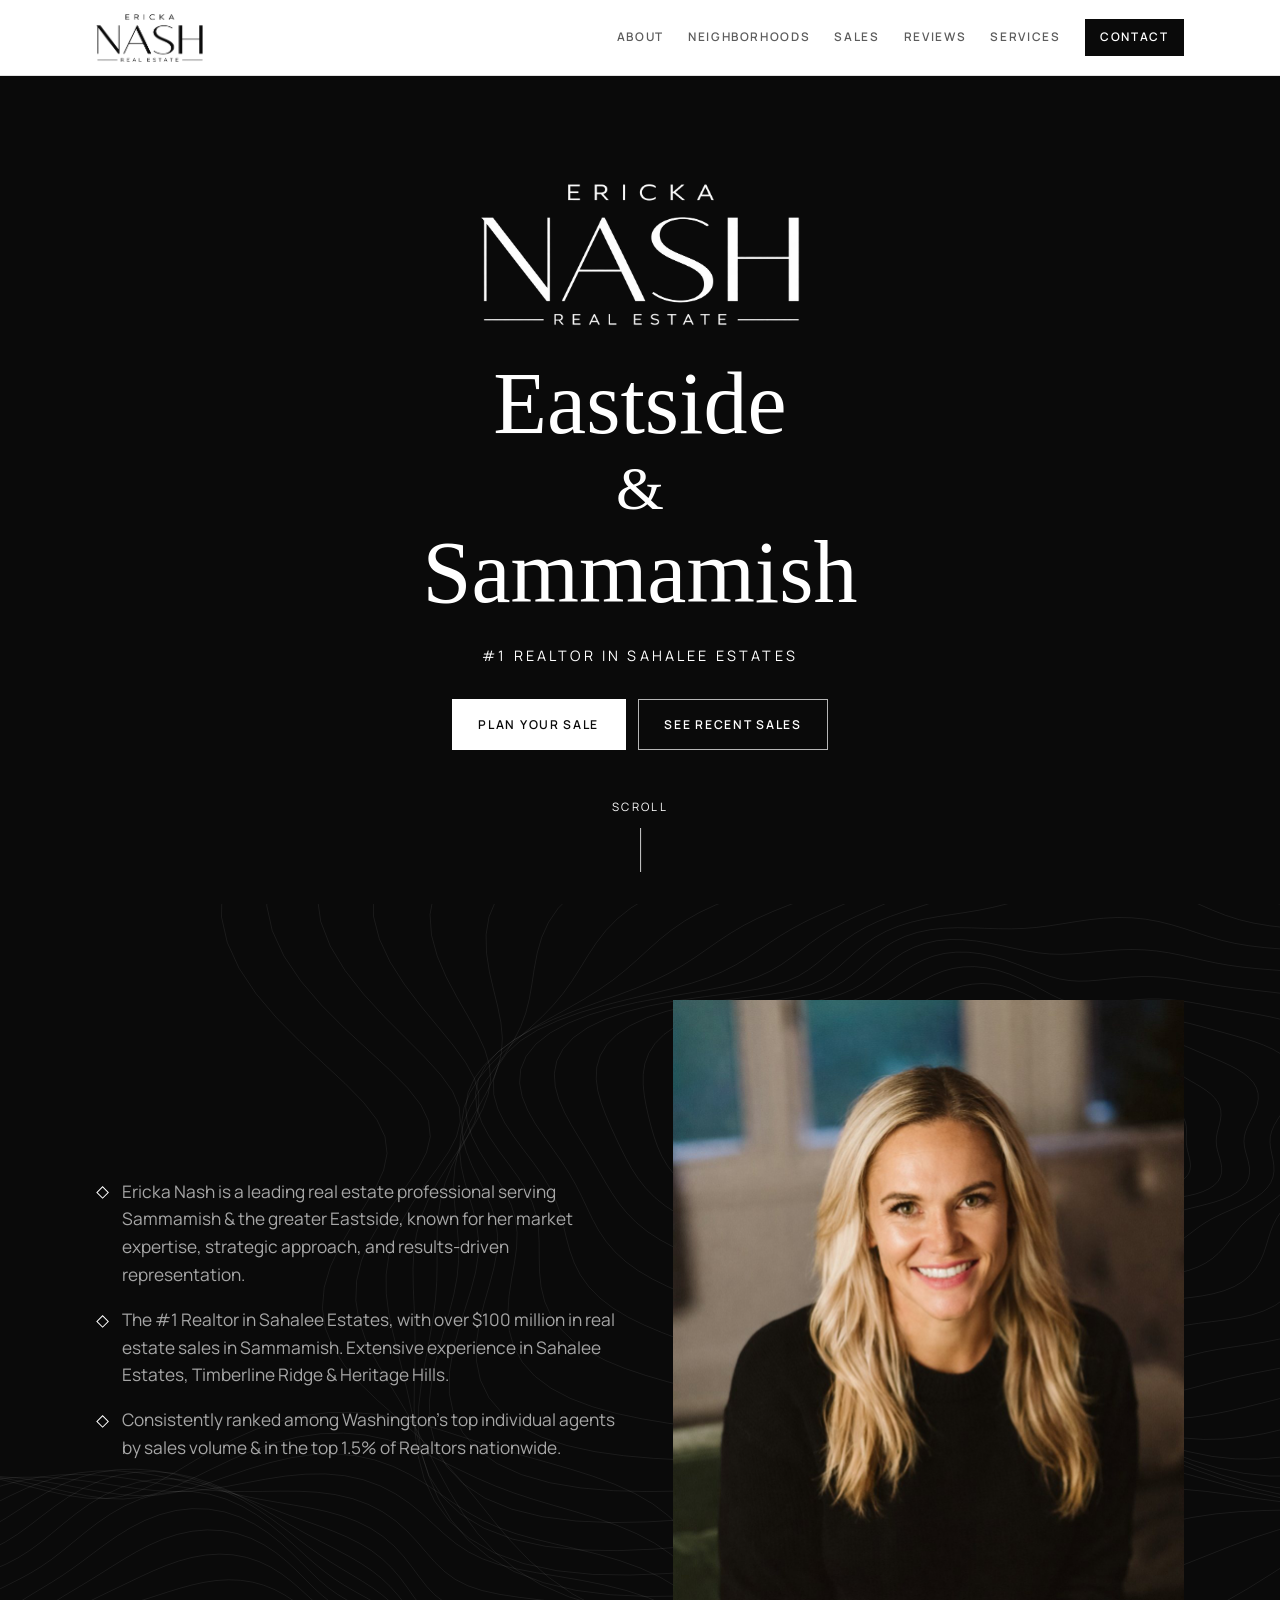
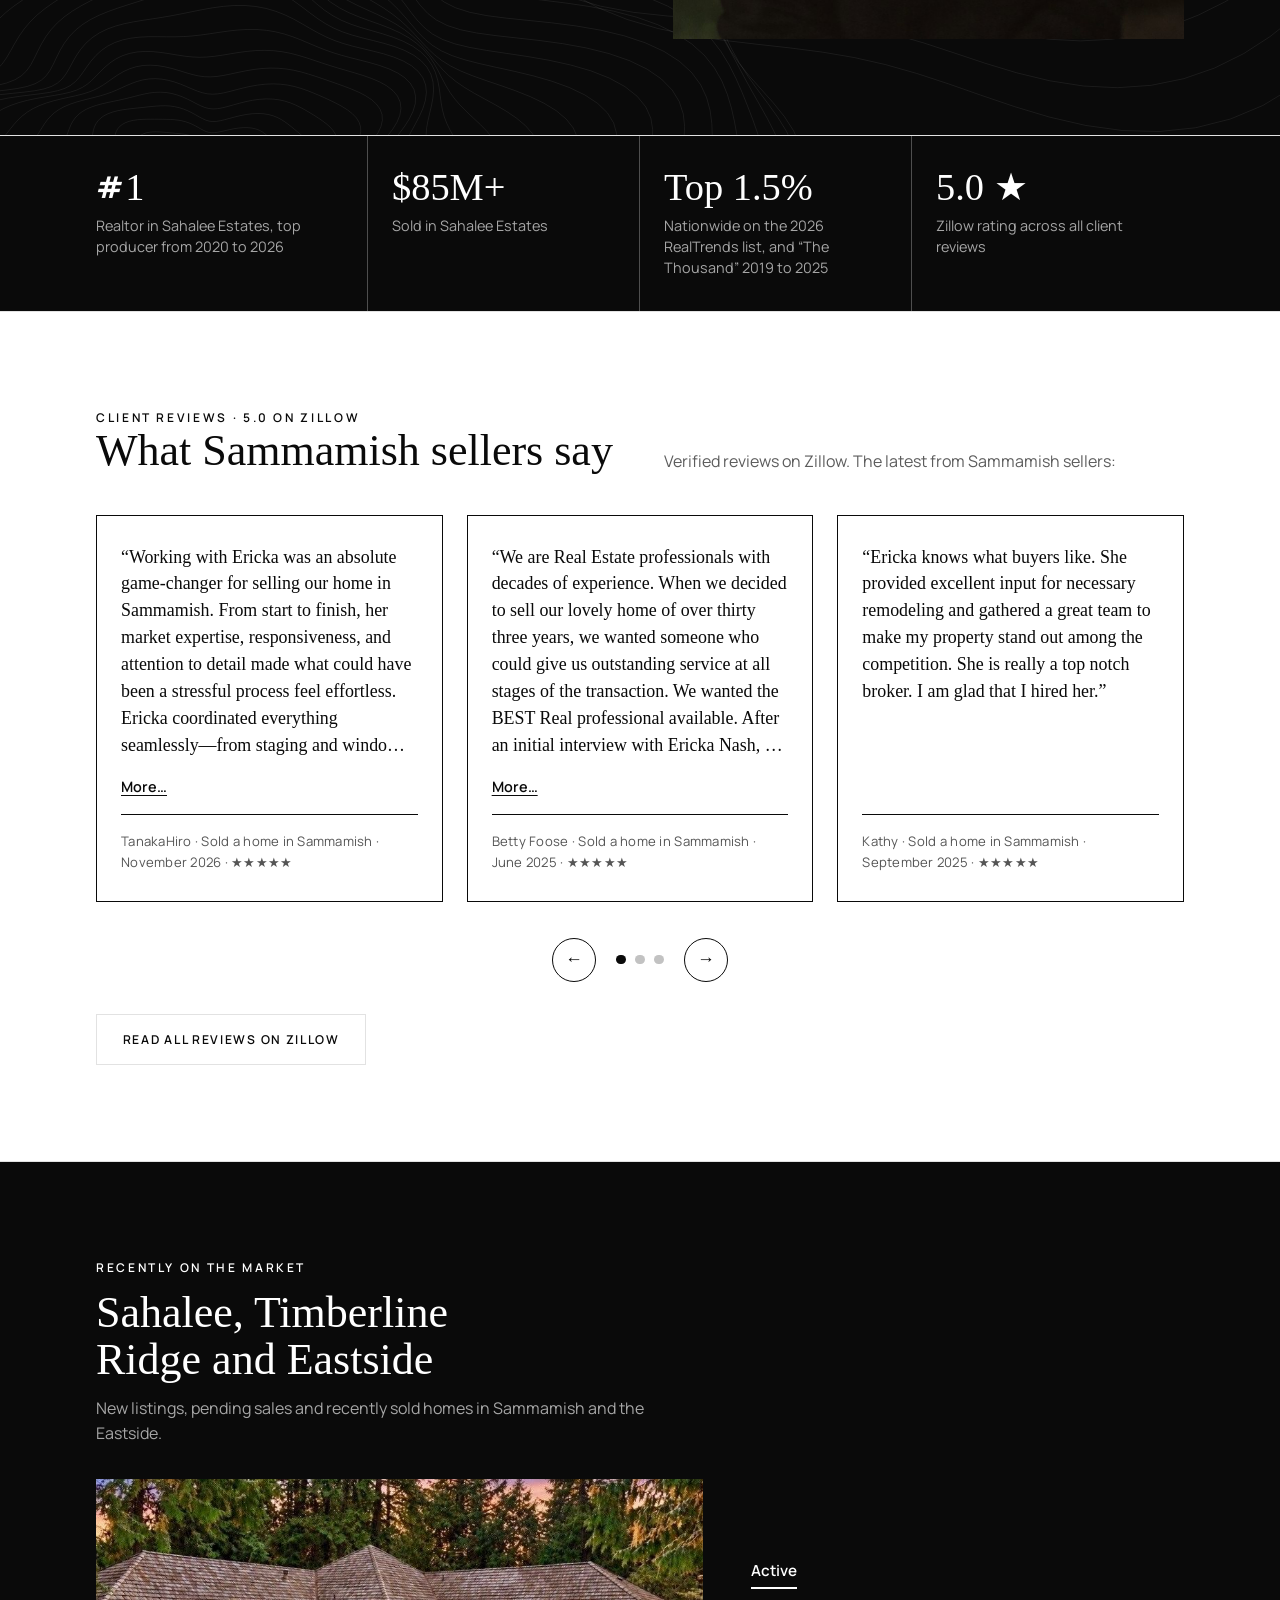
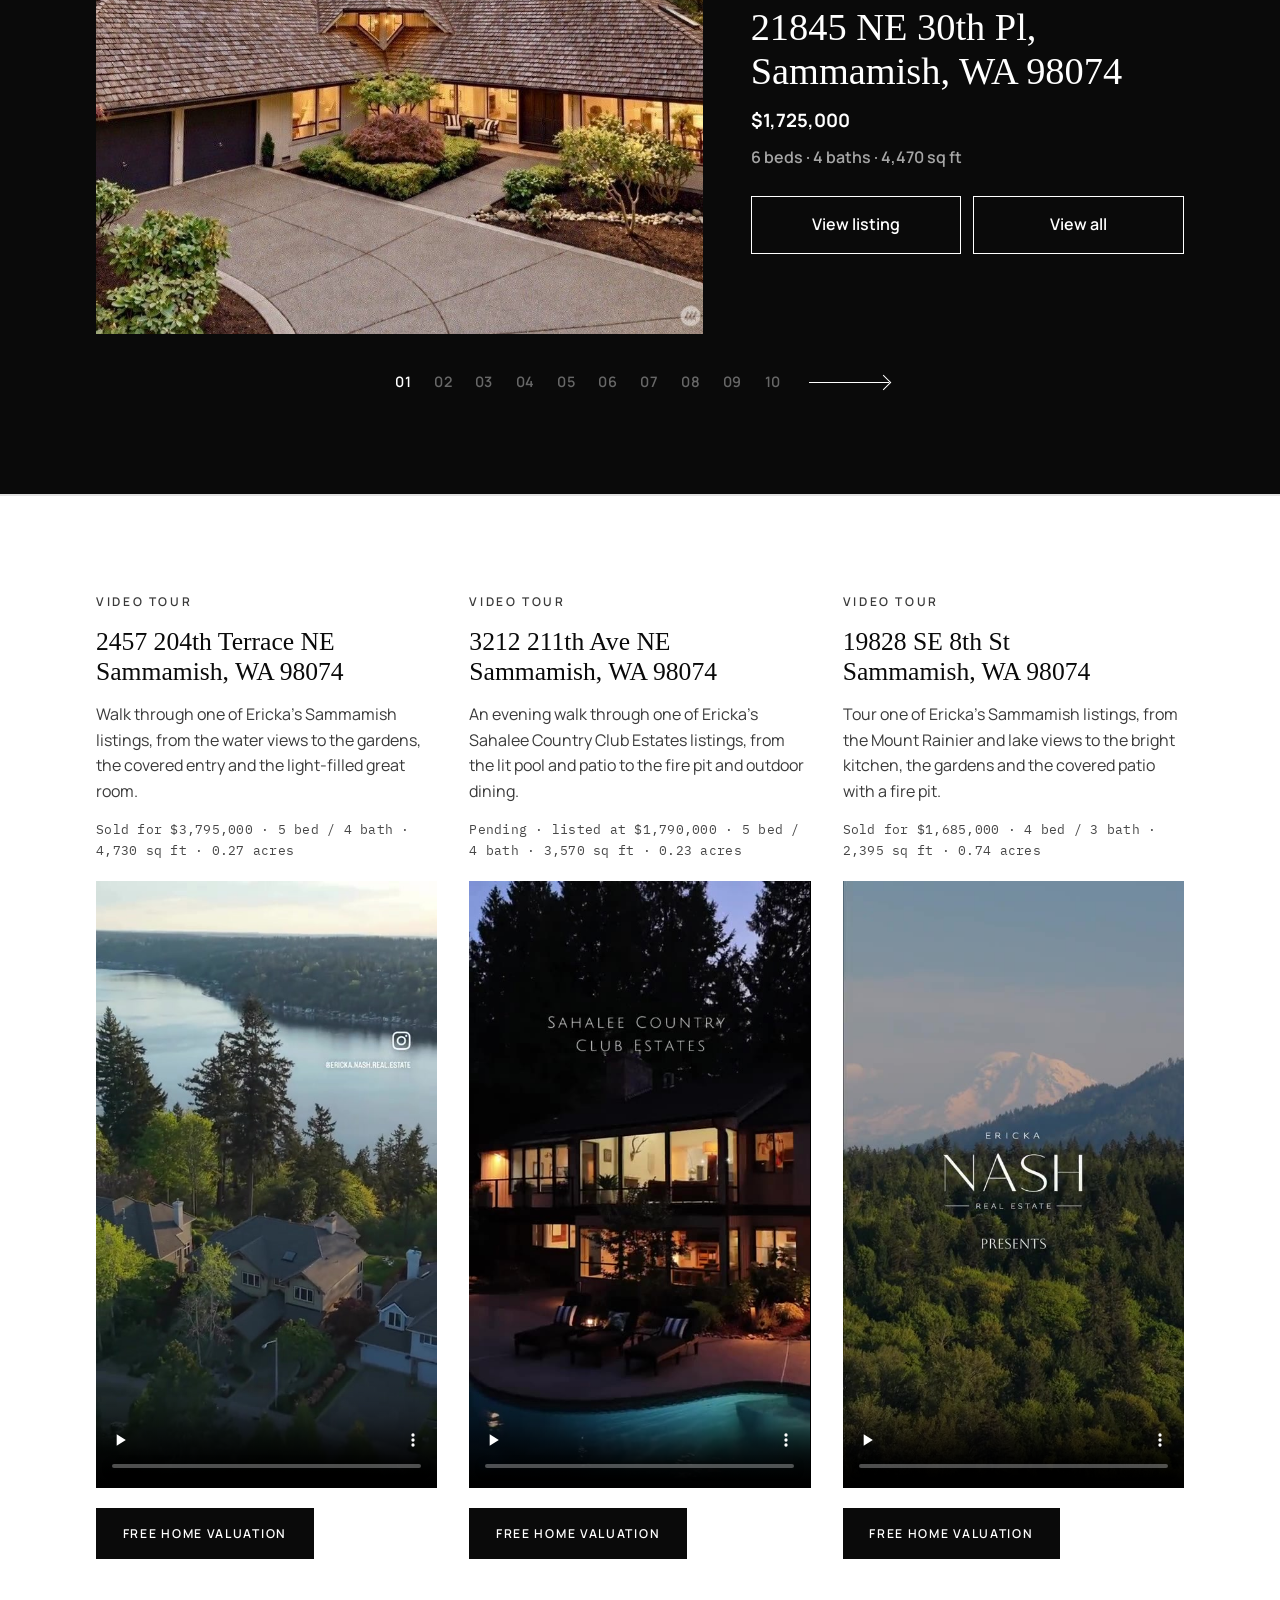
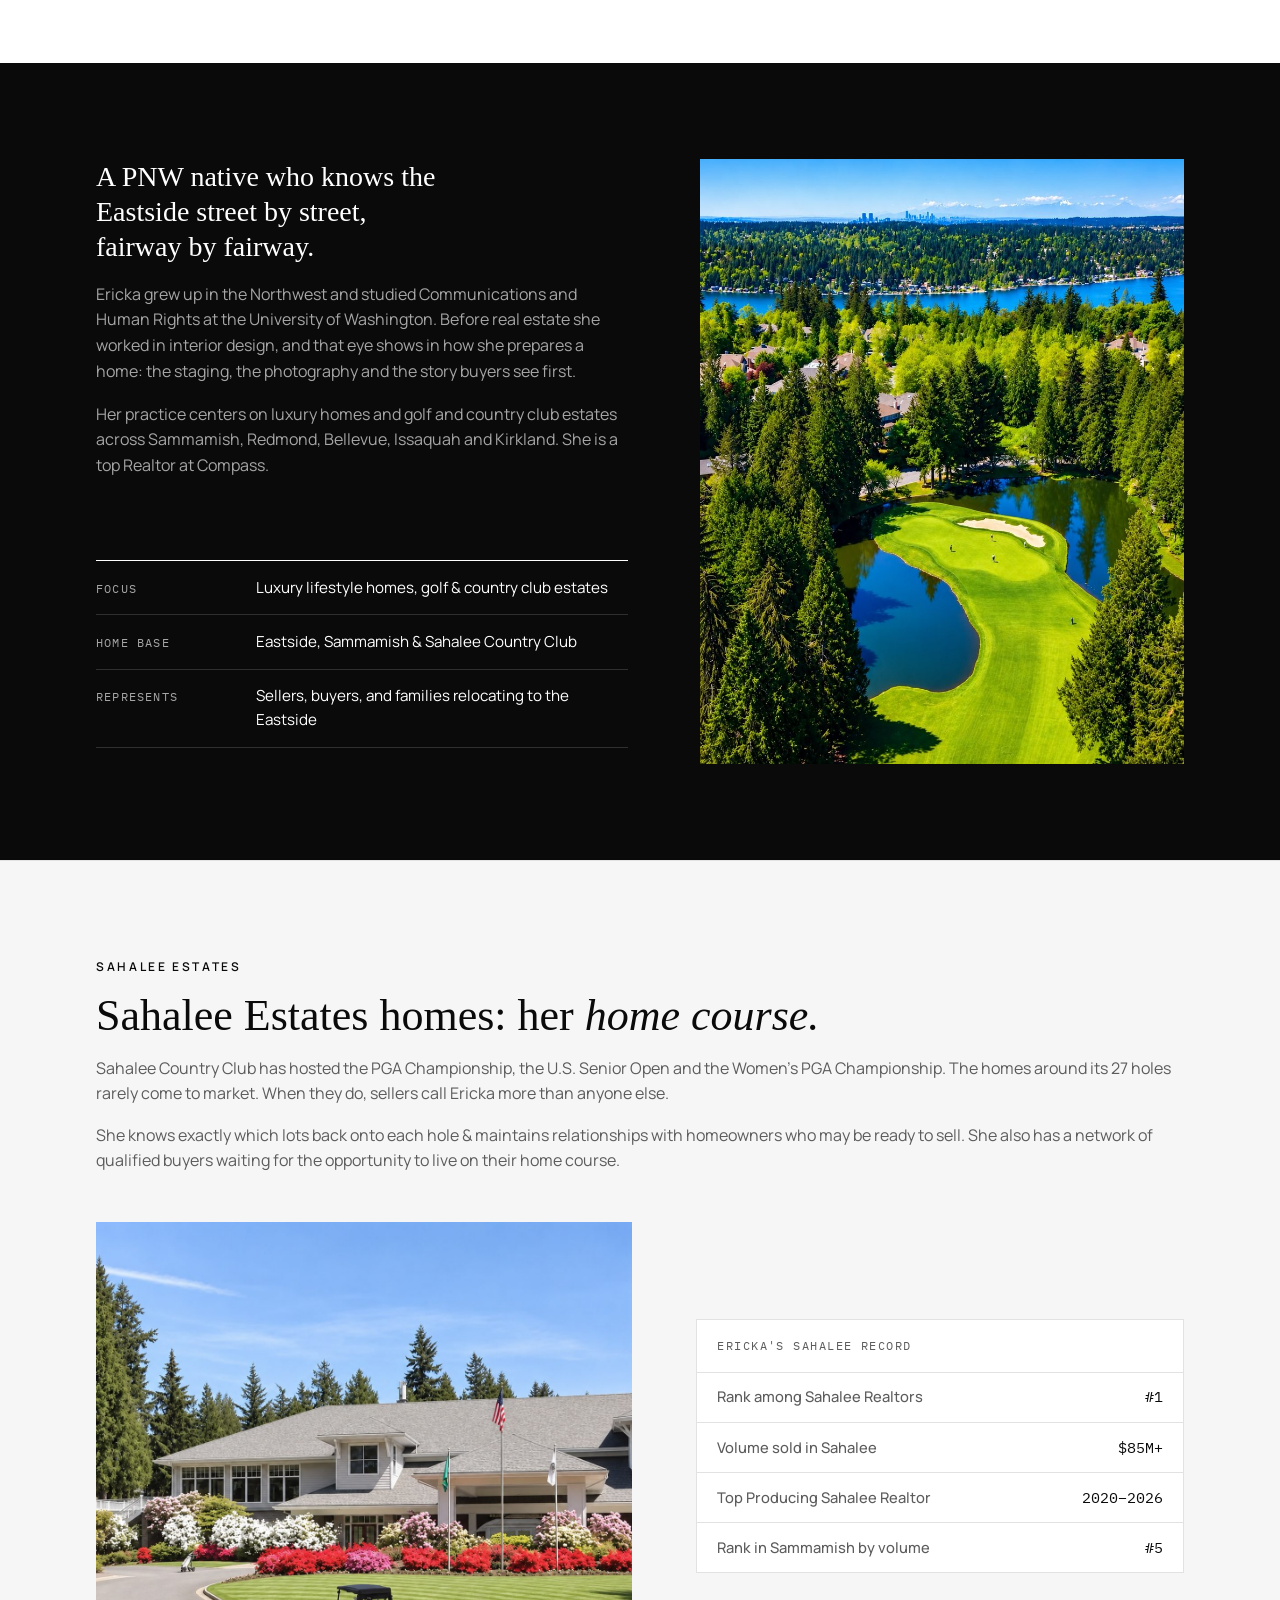
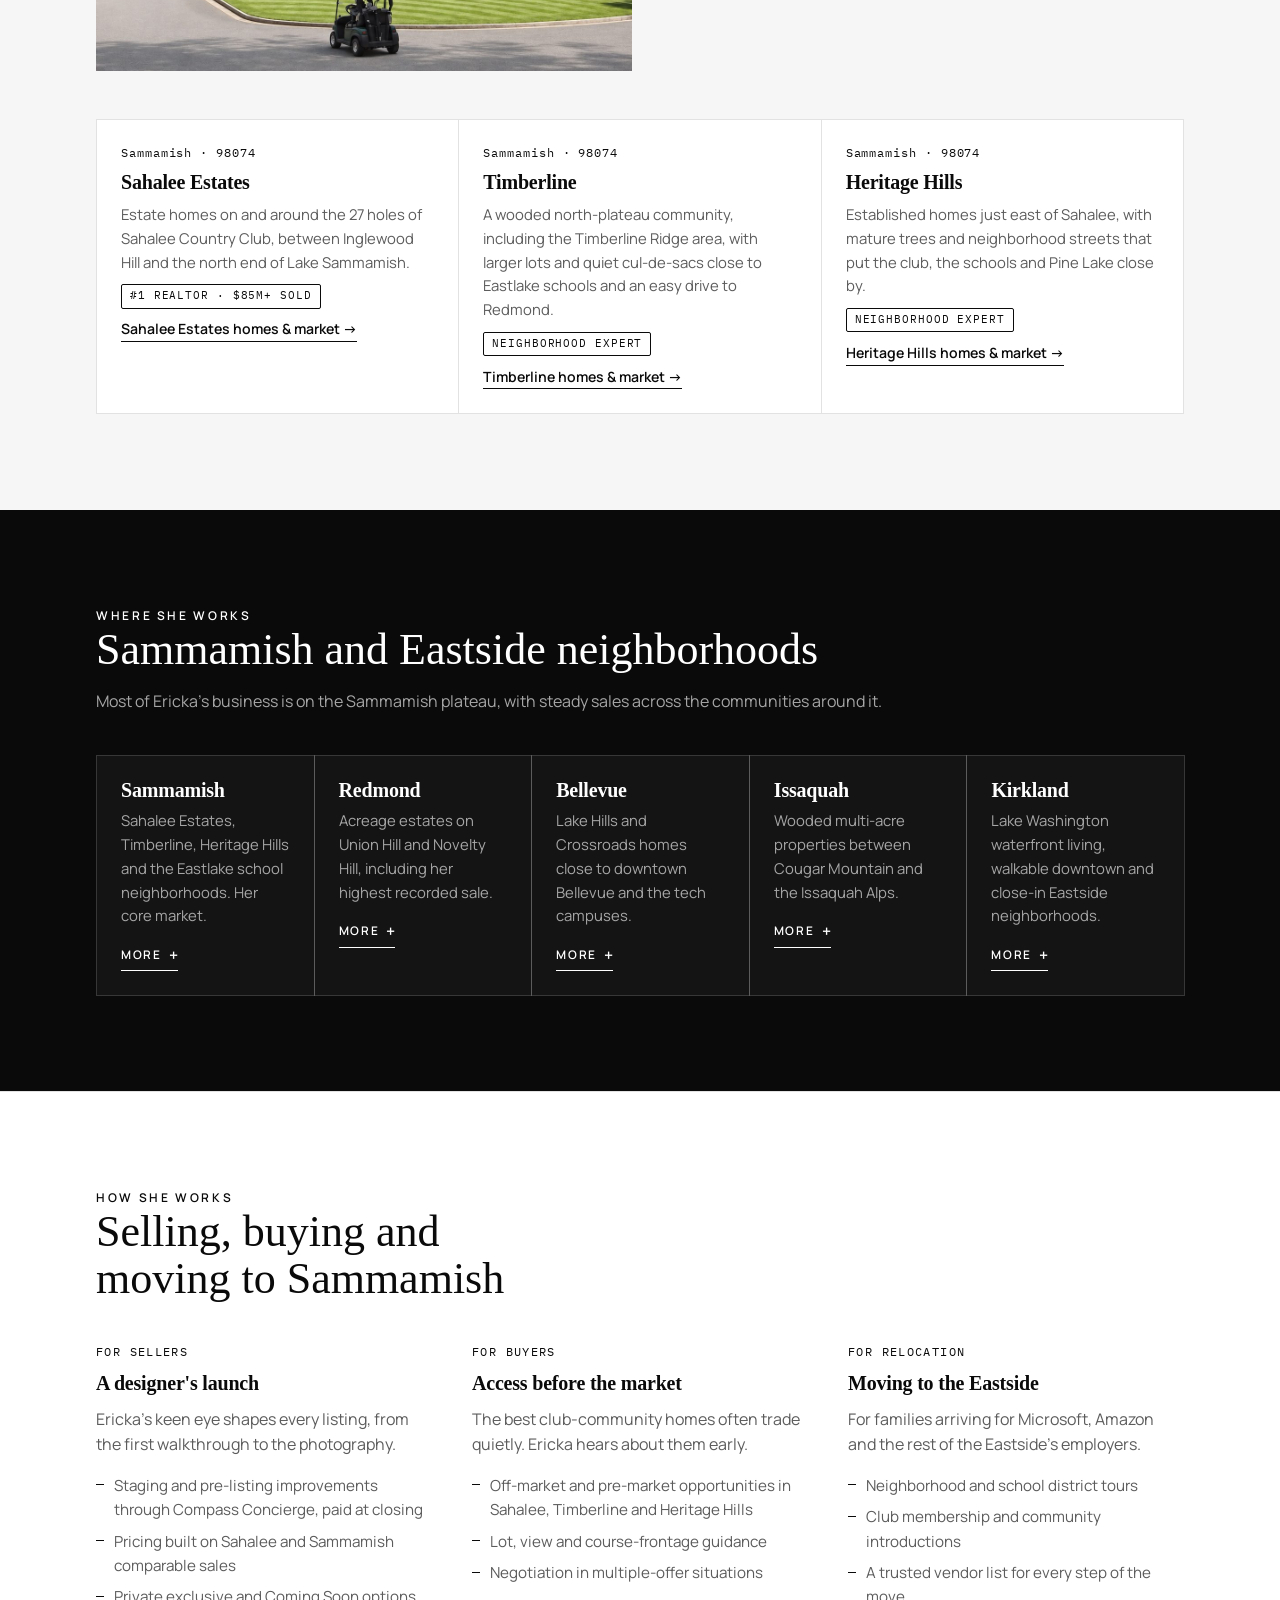
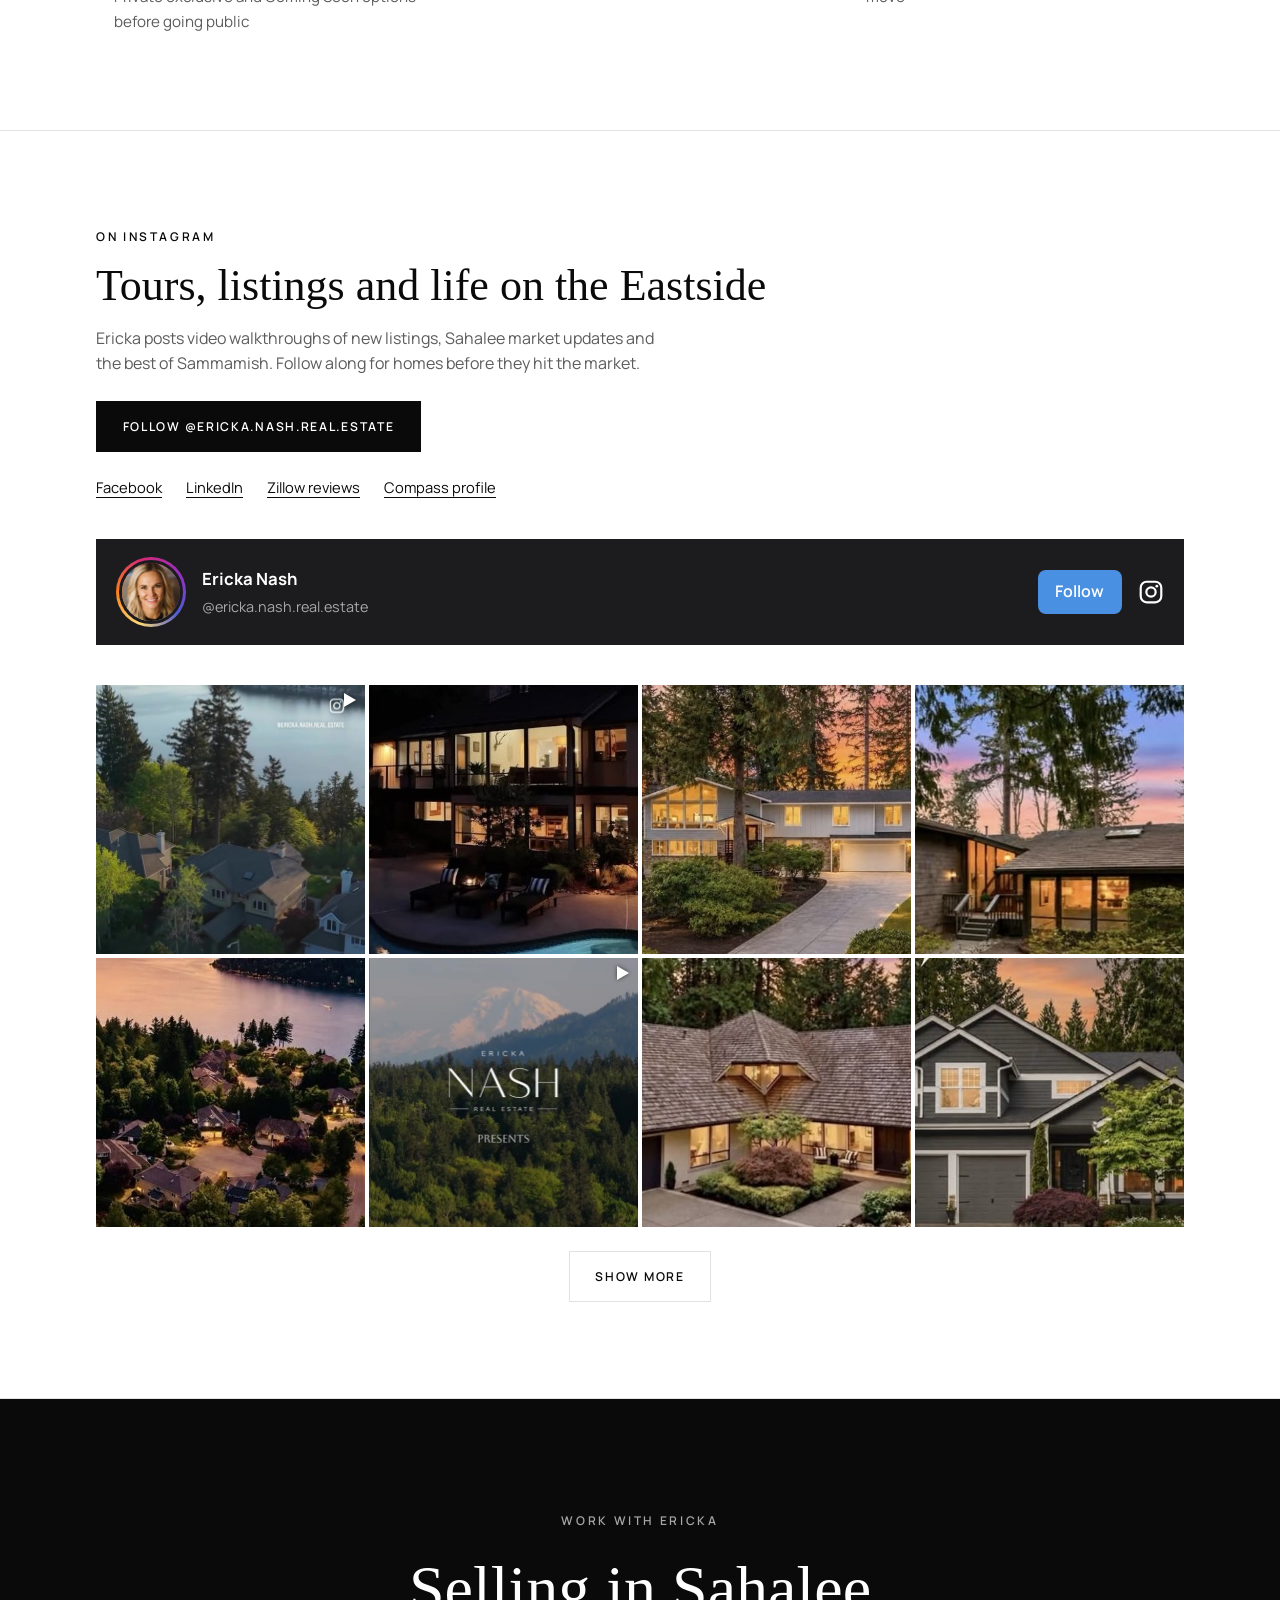
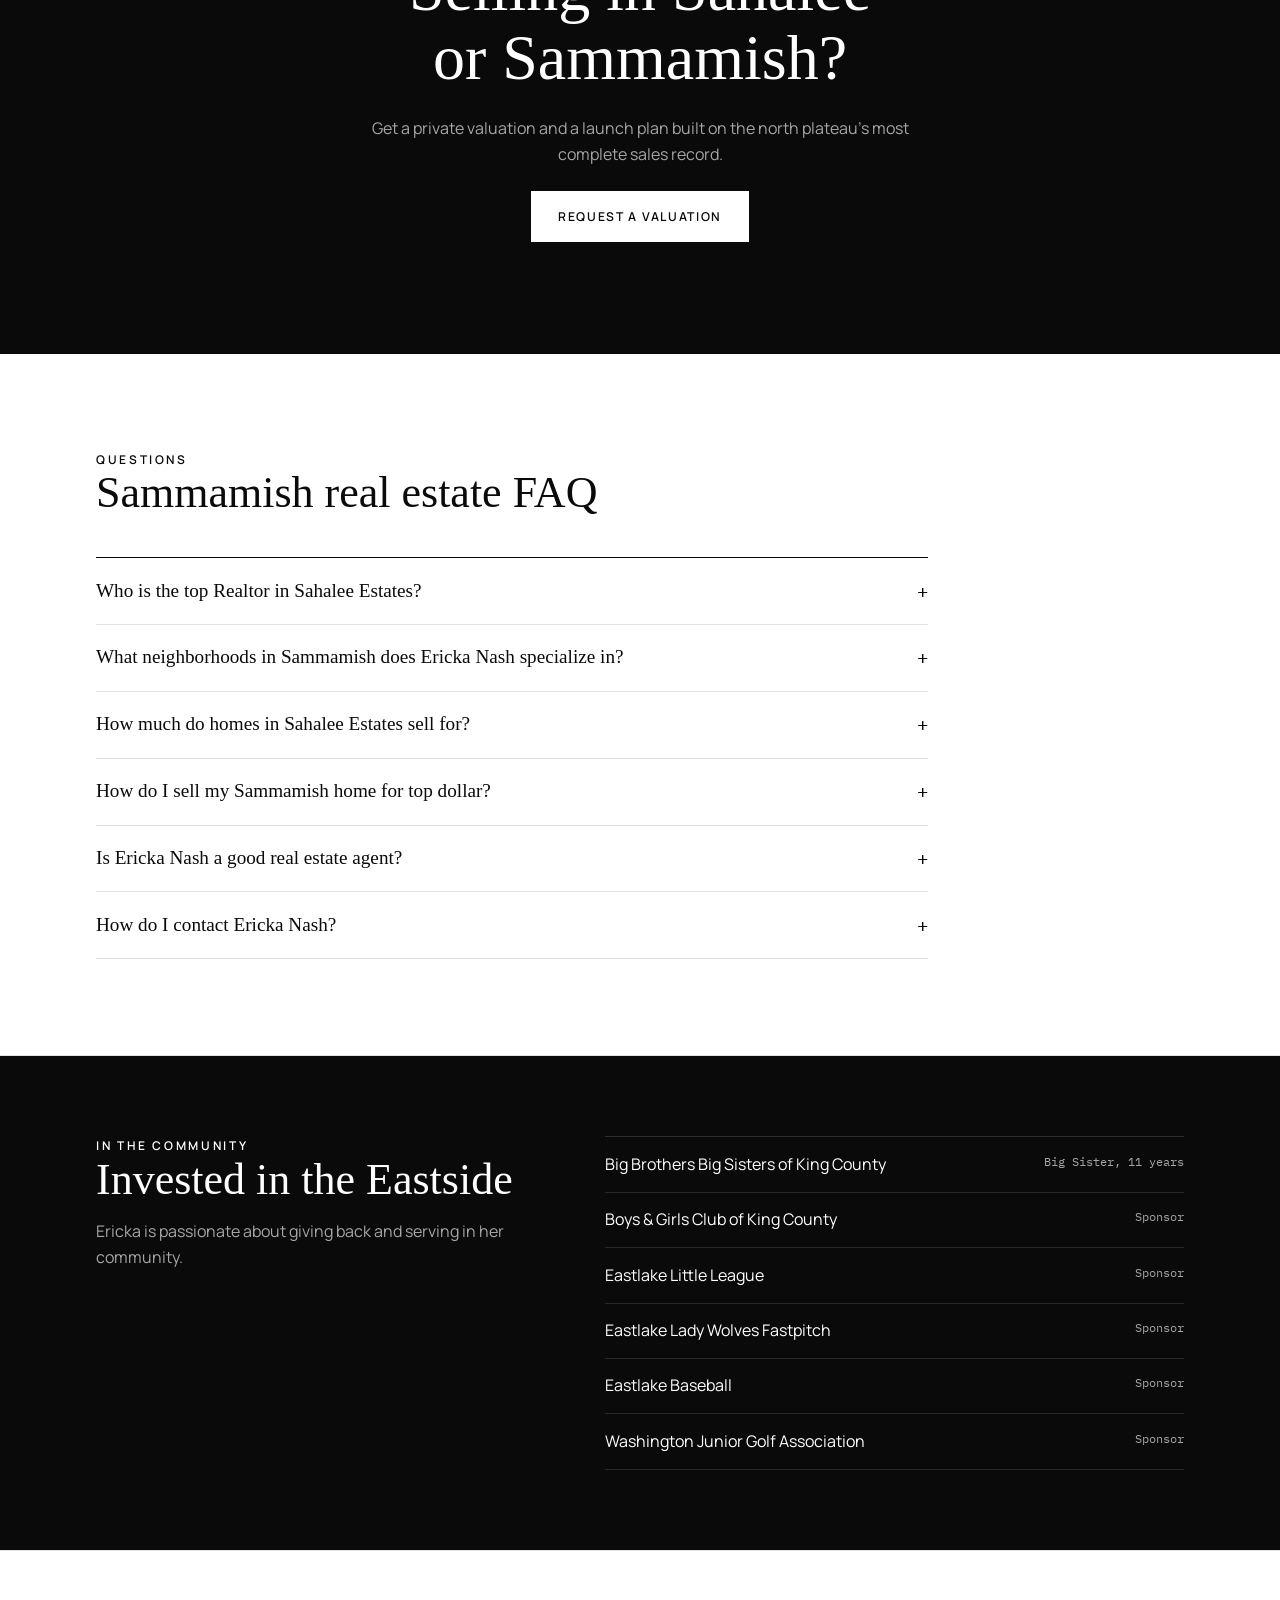
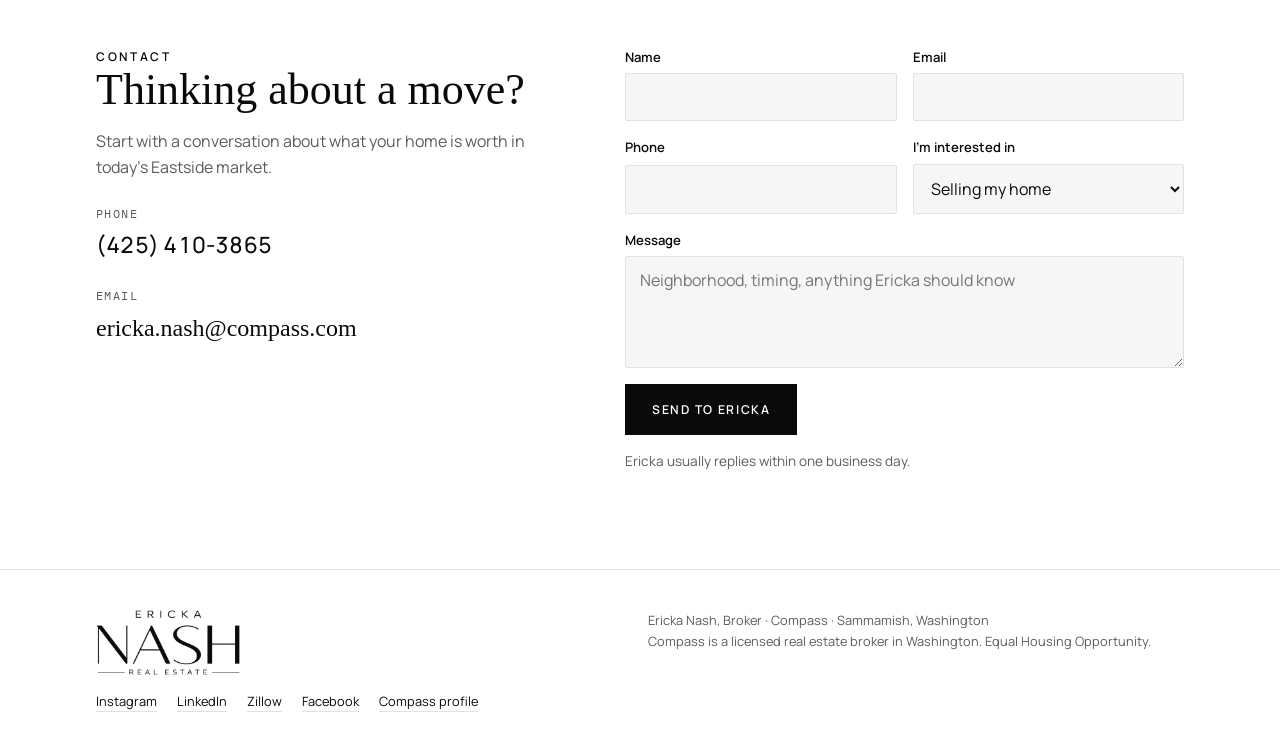
==== commit 1200bf82: "Trim #1 Sahalee stat text Co-Authored-By: Claude Opus 5.5 <noreply@anthropic.com> Claude-Session: ht" ====
--- a/index.html
+++ b/index.html
@@ -282,7 +282,7 @@
 
   <section class="creds" aria-label="Recognition">
     <div class="wrap">
-      <div class="cred"><div class="num"><span class="hash">#</span>1</div><div class="what">Realtor in Sahalee Estates, top producer there every year from 2020 to 2026</div></div>
+      <div class="cred"><div class="num"><span class="hash">#</span>1</div><div class="what">Realtor in Sahalee Estates, top producer from 2020 to 2026</div></div>
       <div class="cred"><div class="num">$85M+</div><div class="what">Sold in Sahalee Estates</div></div>
       <div class="cred"><div class="num">Top&nbsp;1.5%</div><div class="what">Nationwide on the 2026 RealTrends list, and “The Thousand” 2019 to 2025</div></div>
       <div class="cred"><div class="num">5.0 ★</div><div class="what">Zillow rating across all client reviews</div></div>
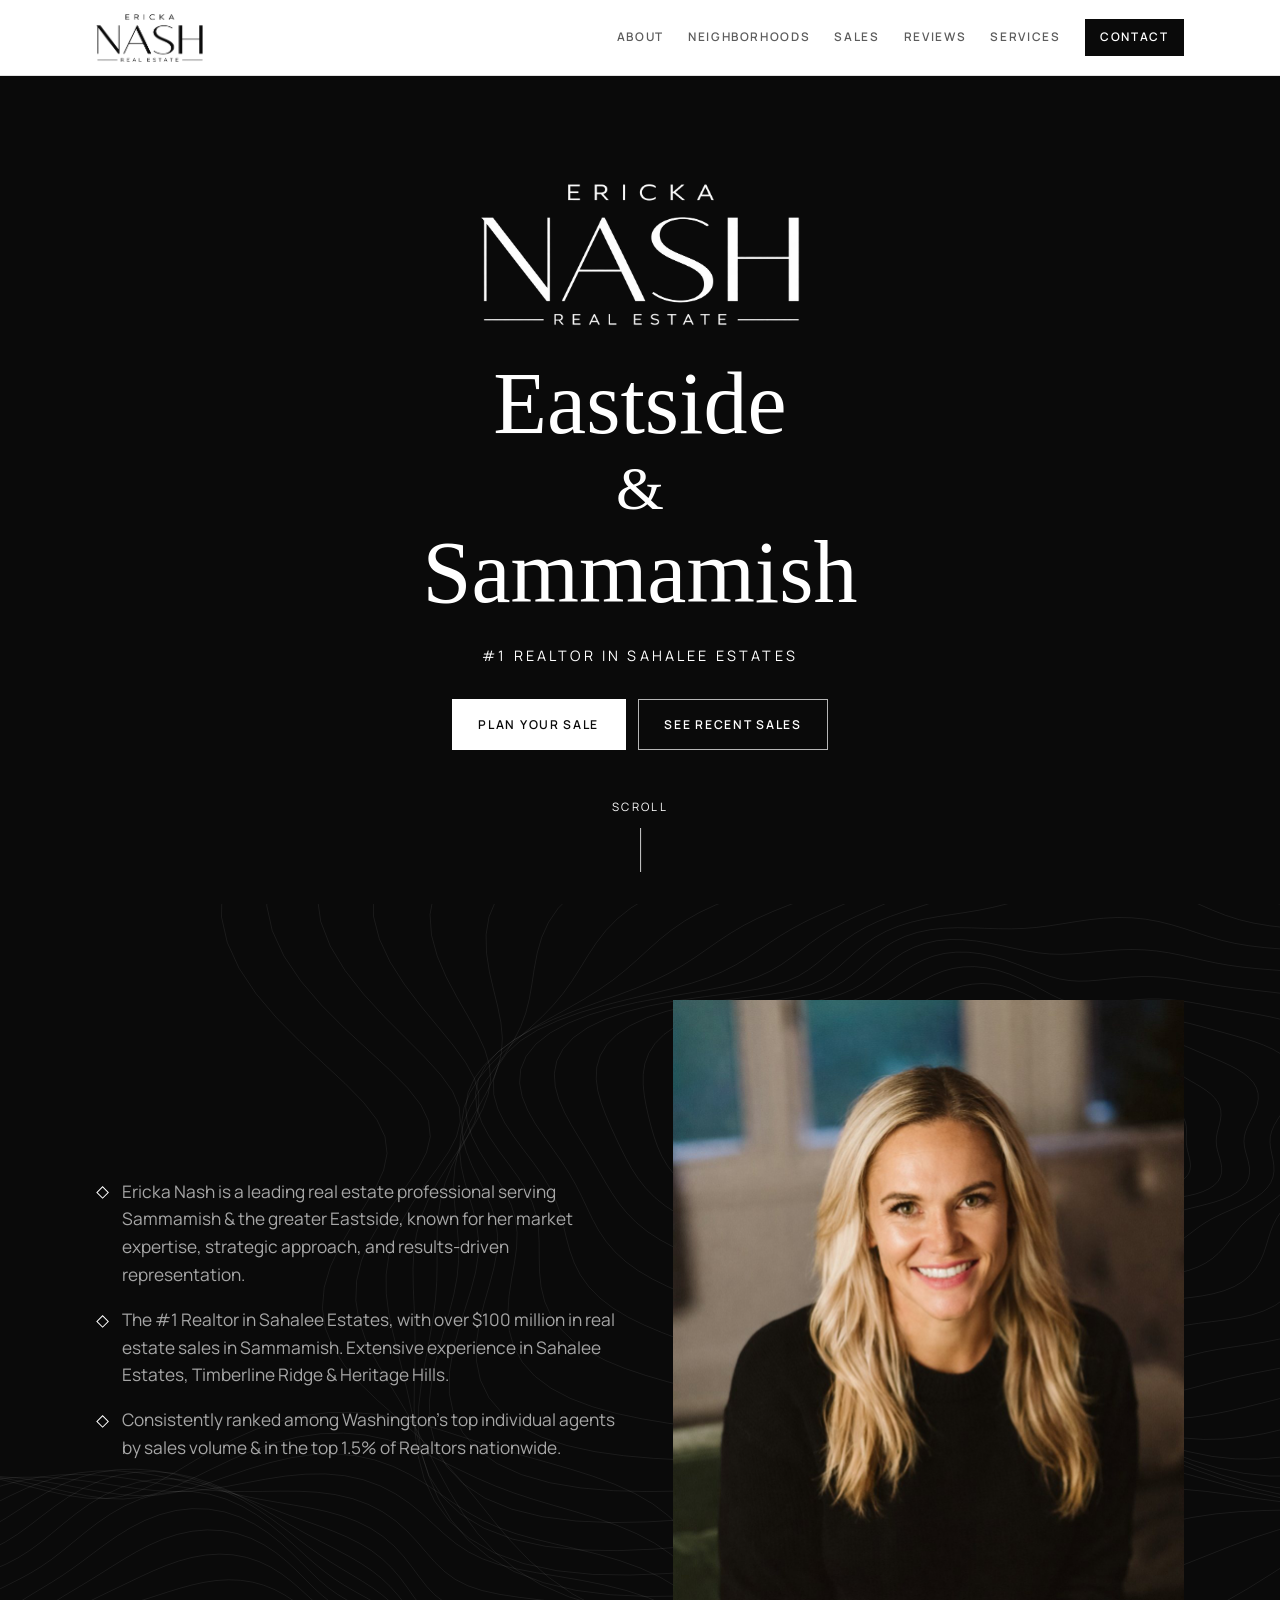
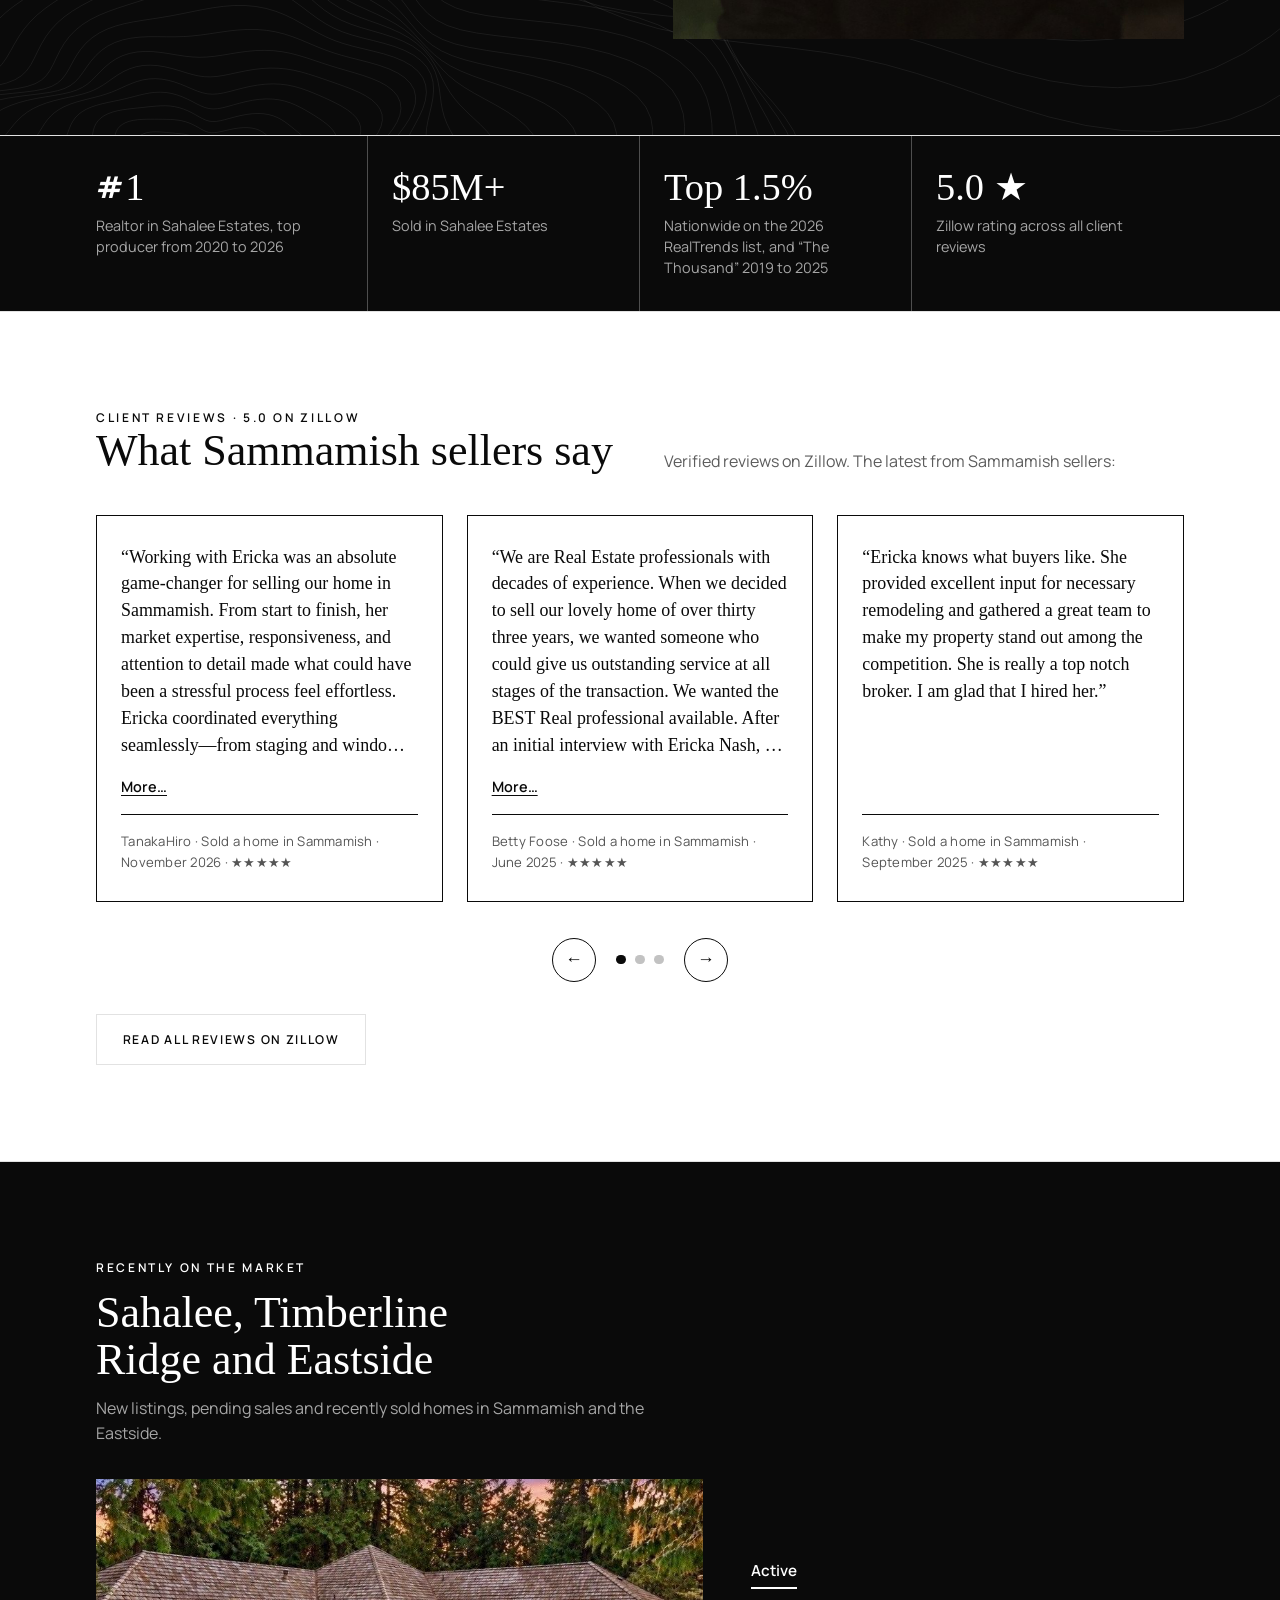
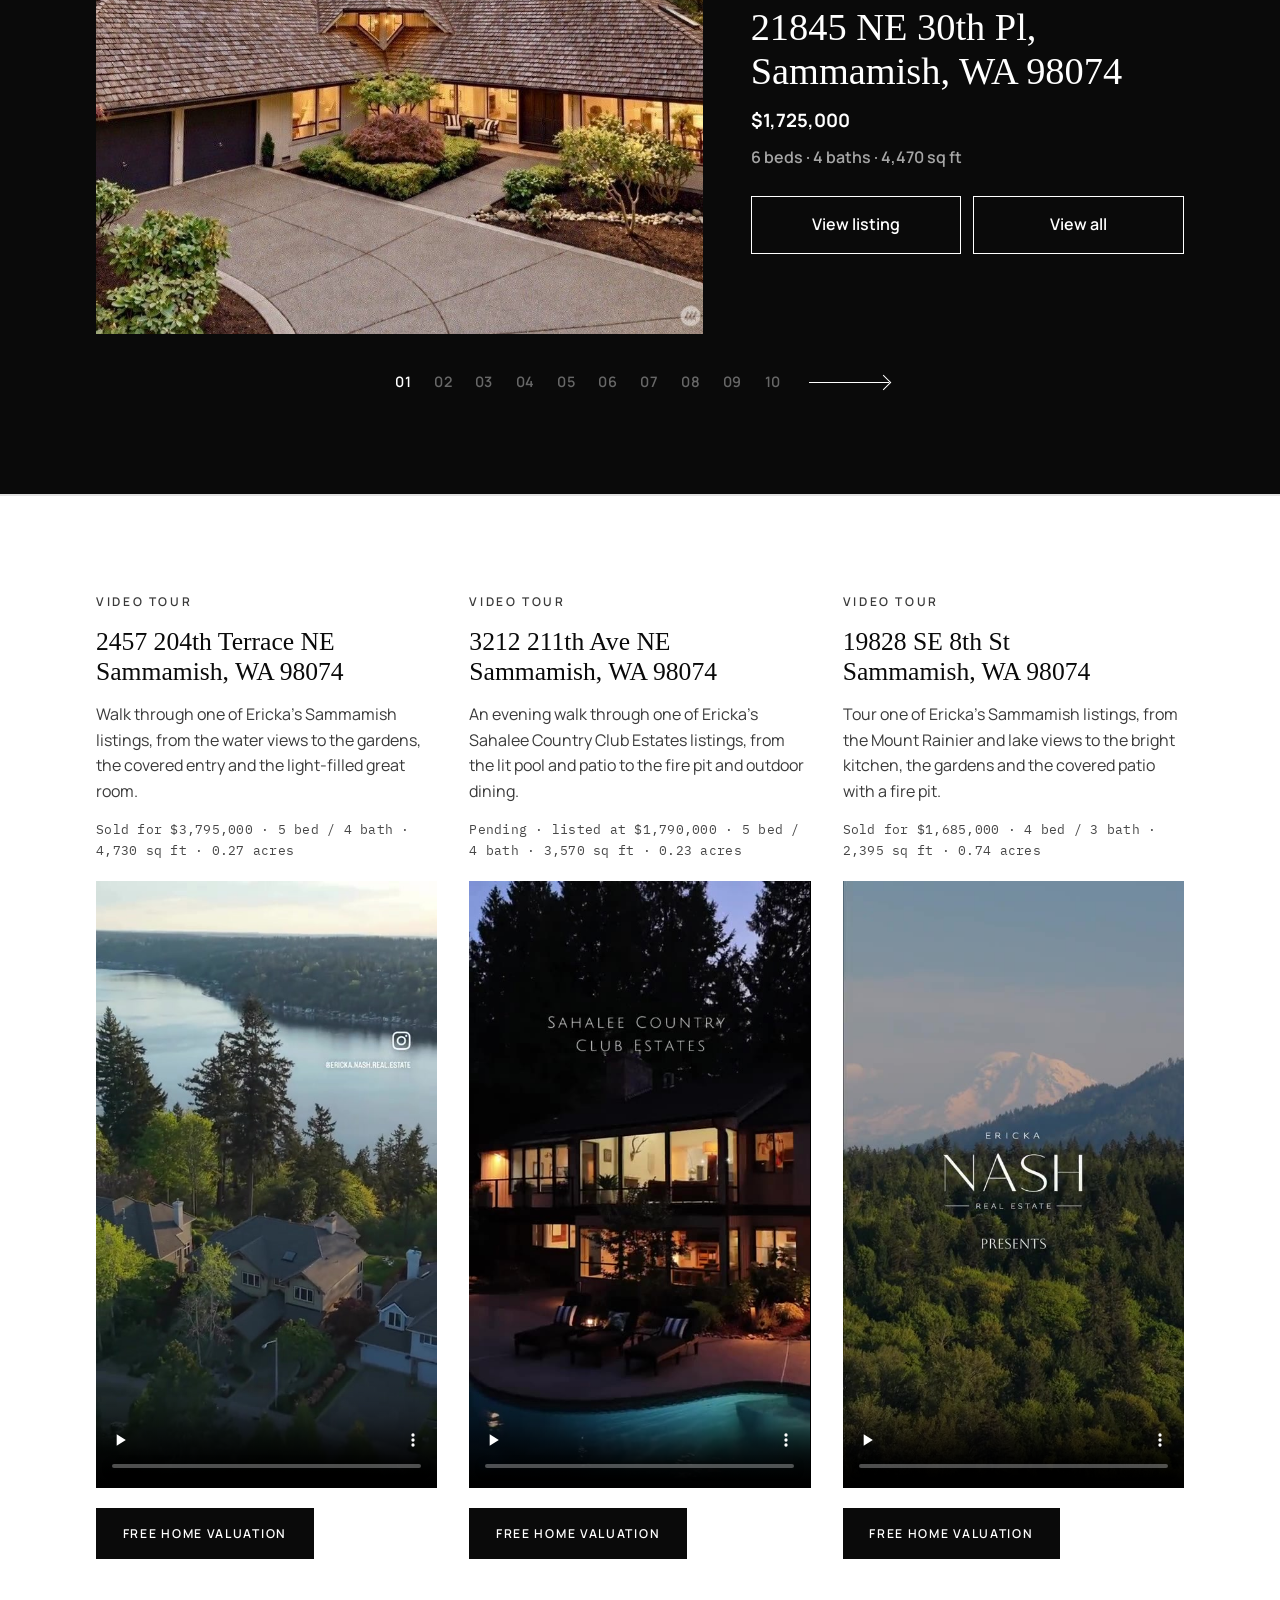
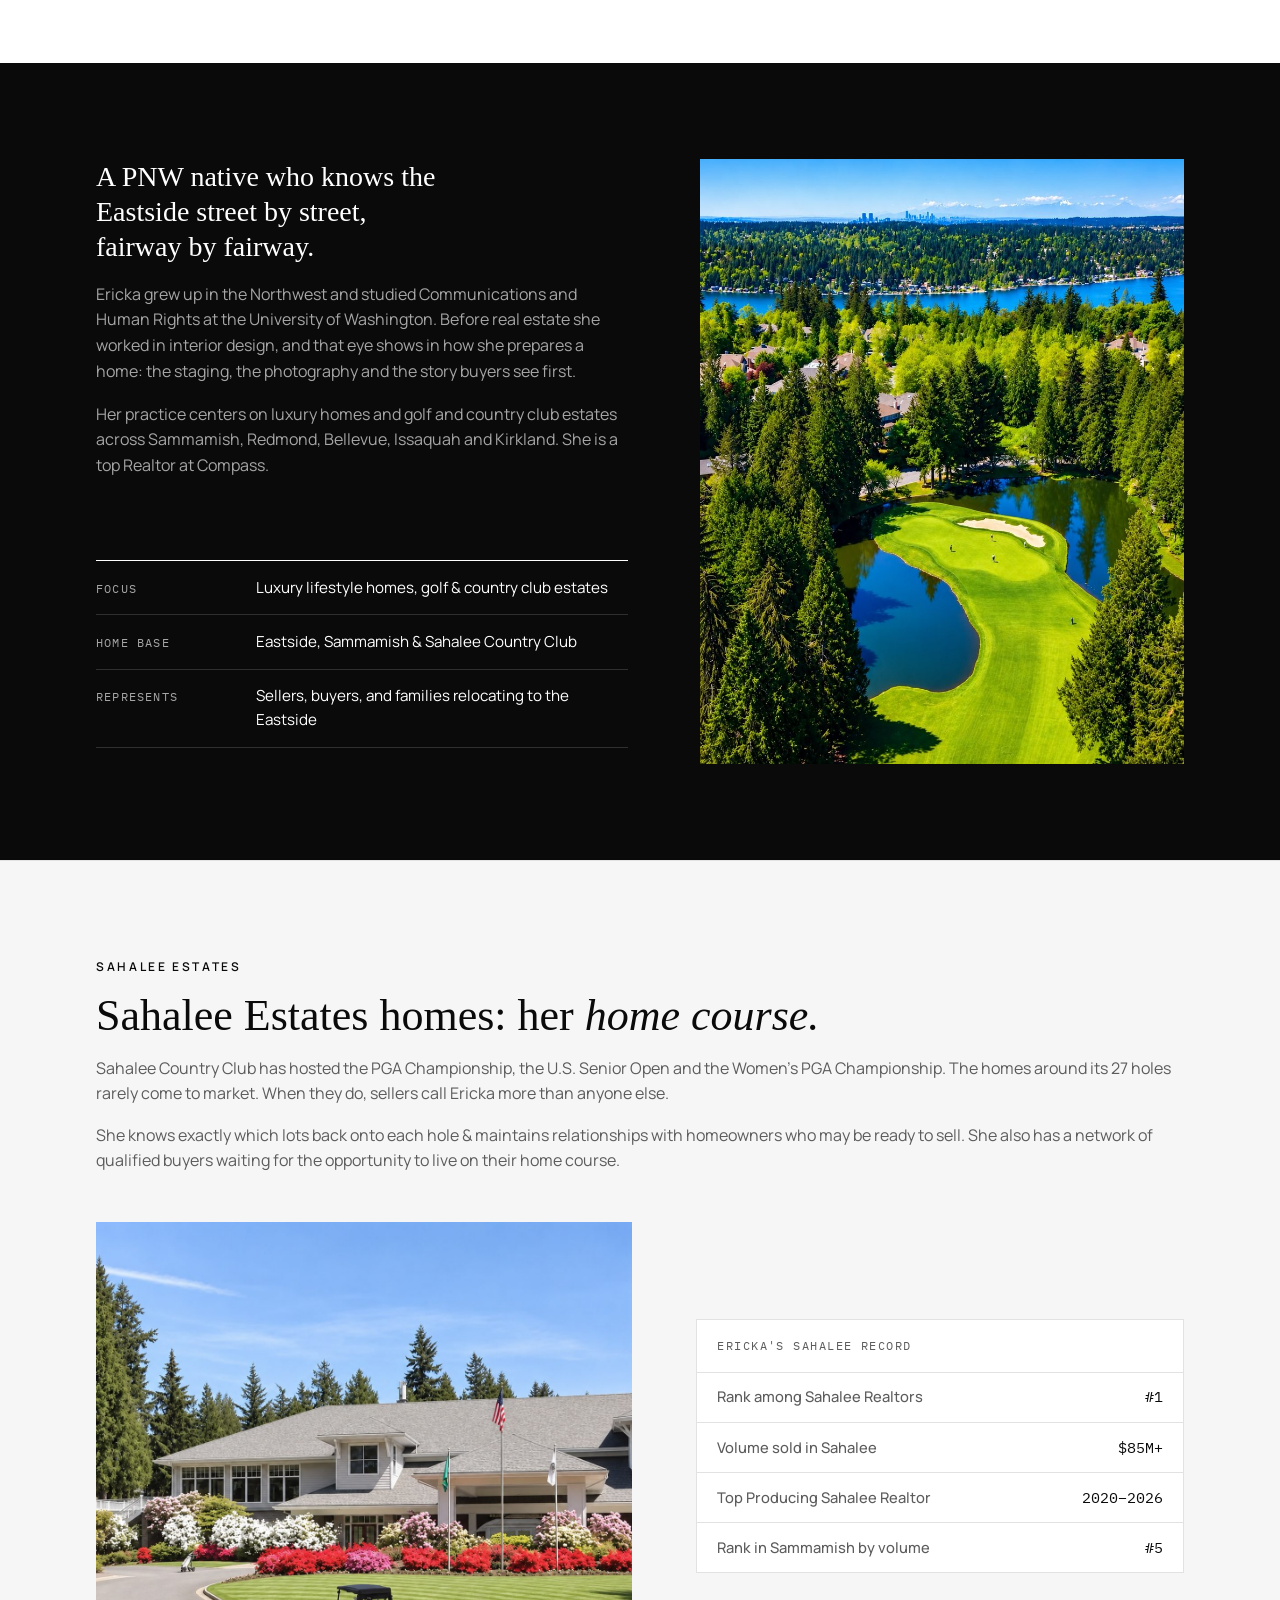
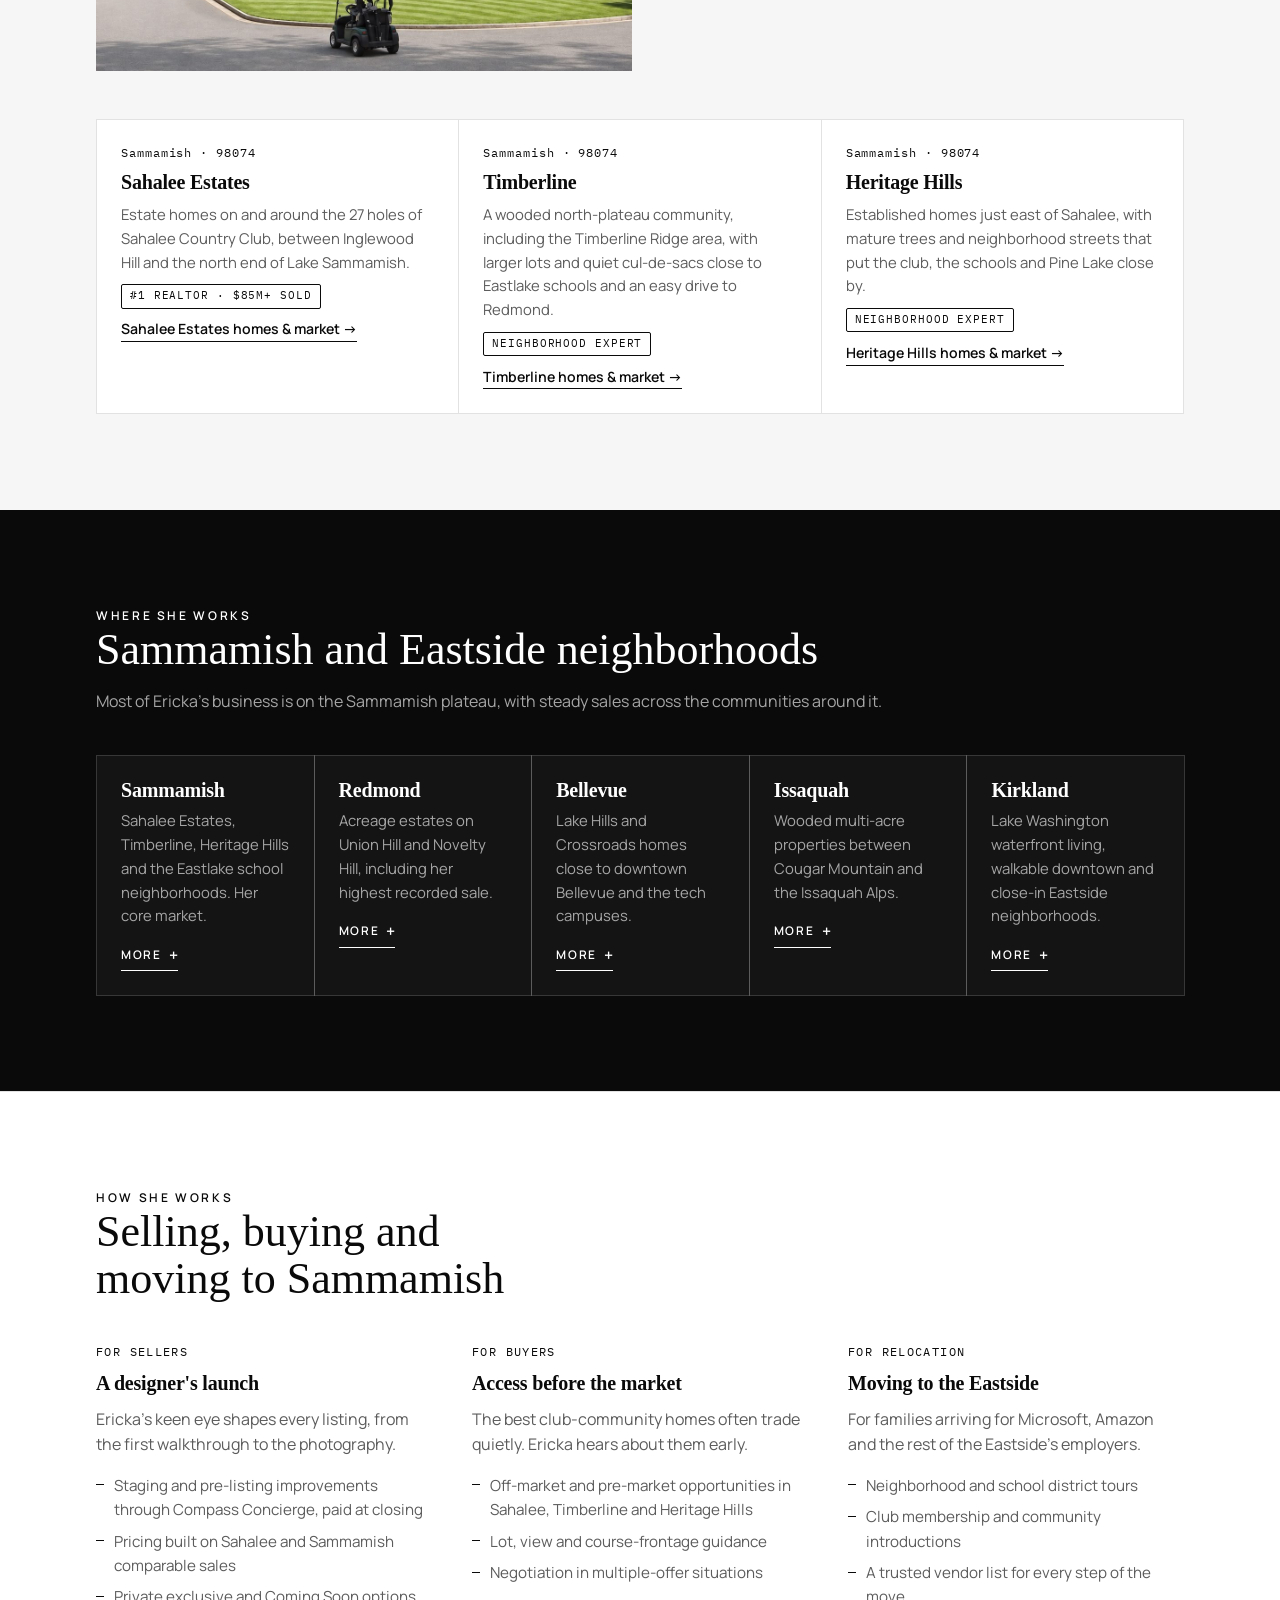
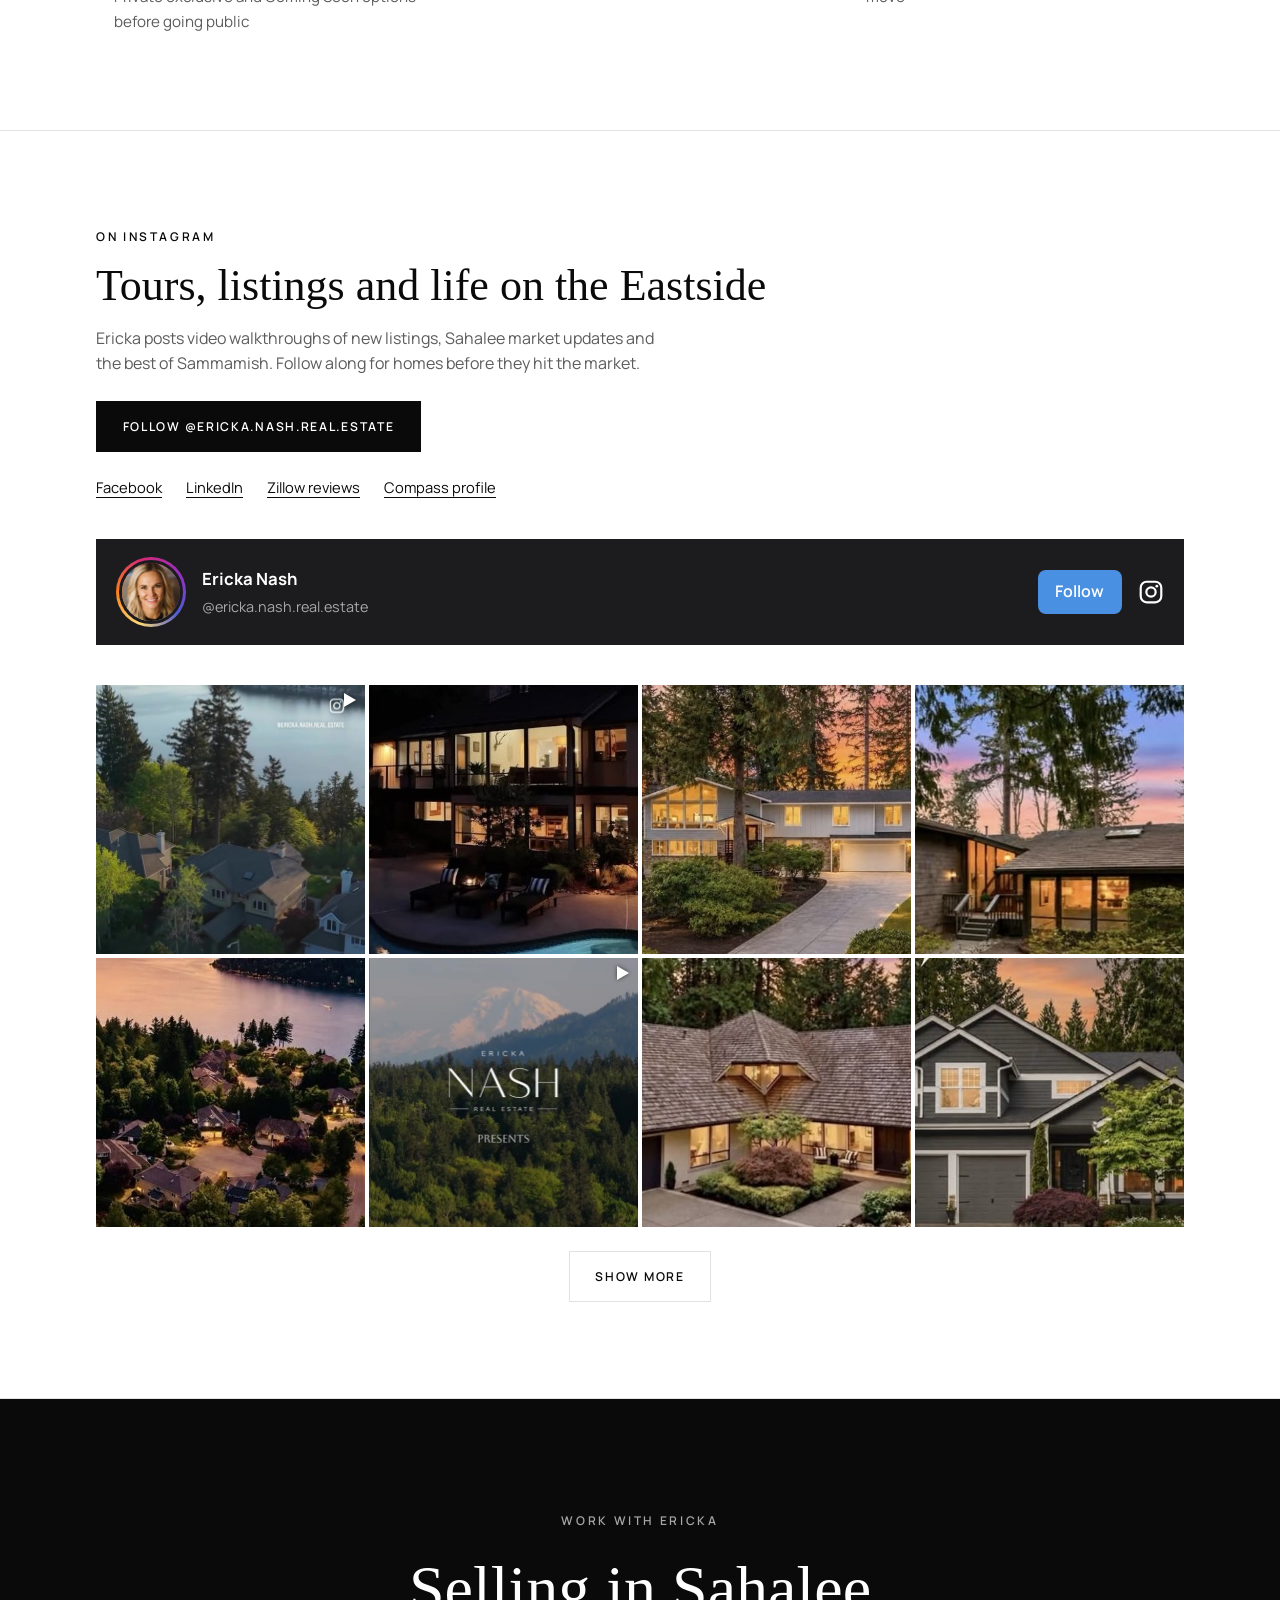
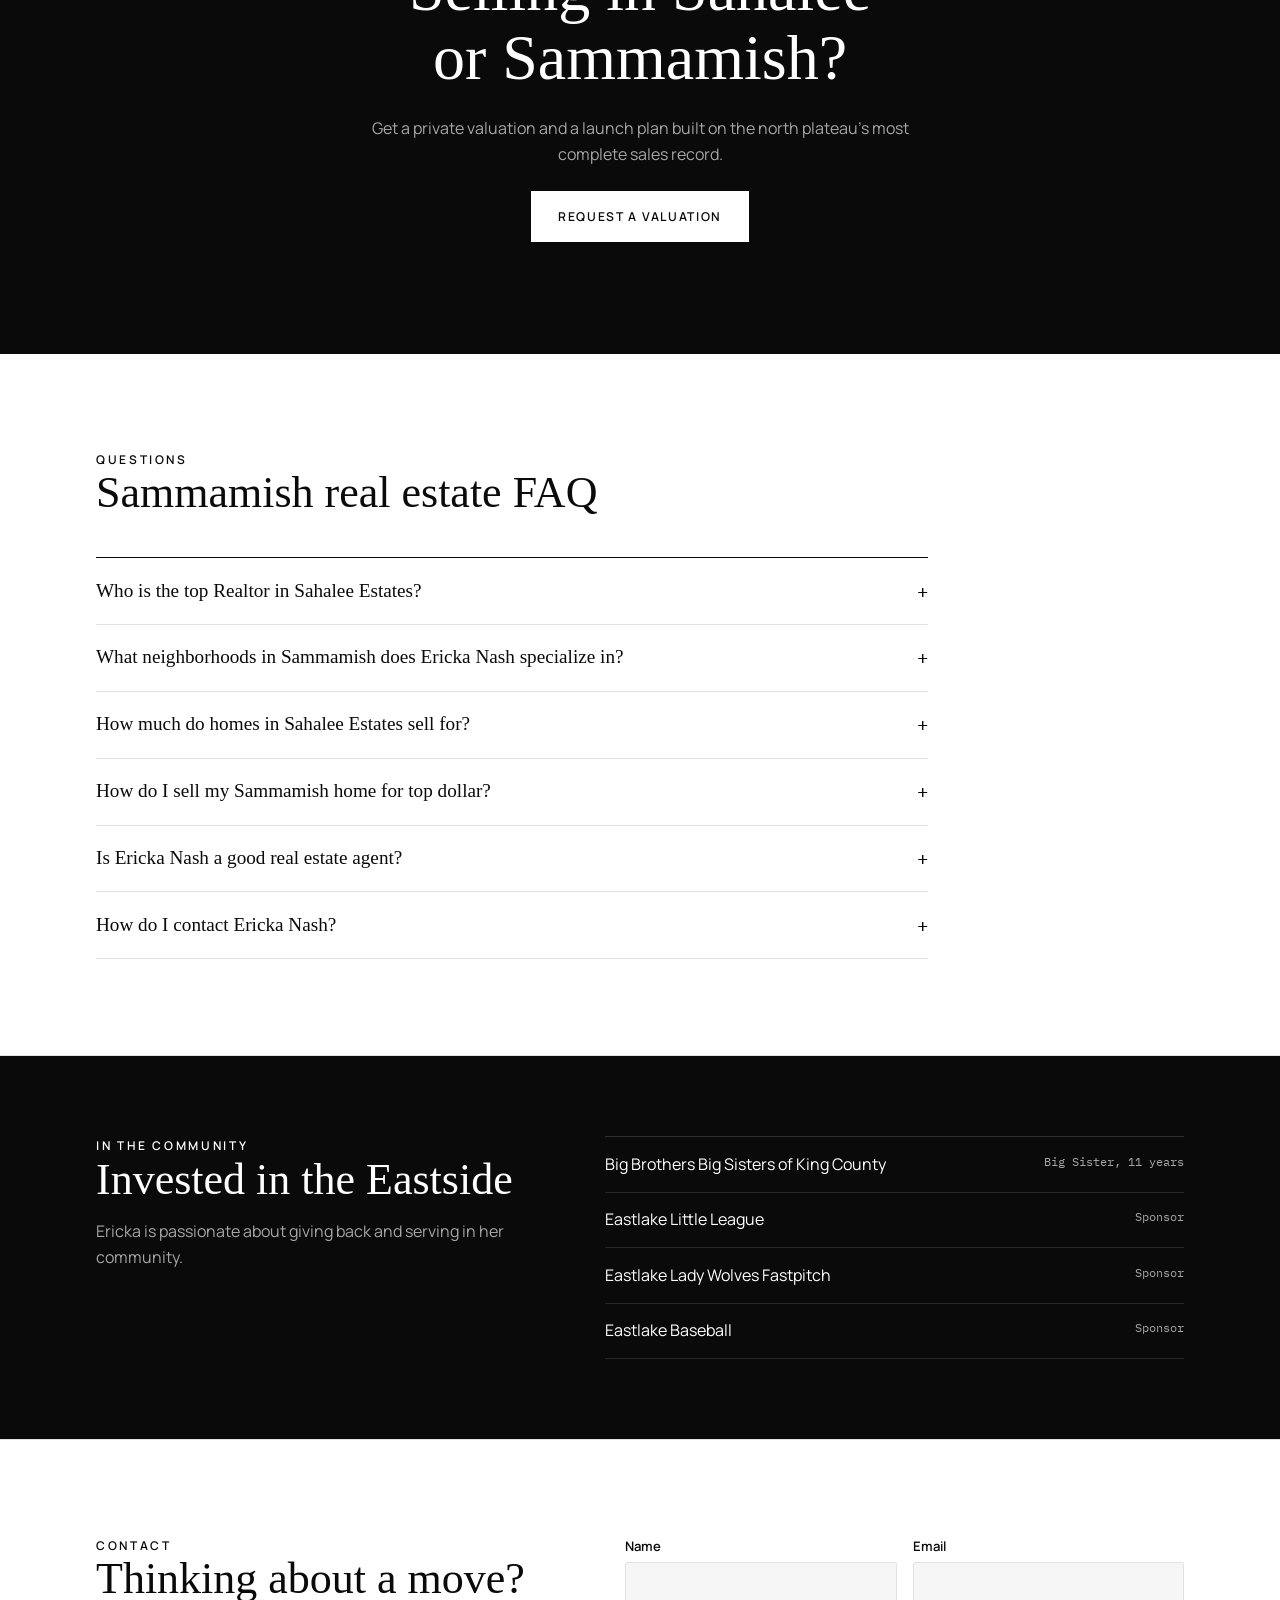
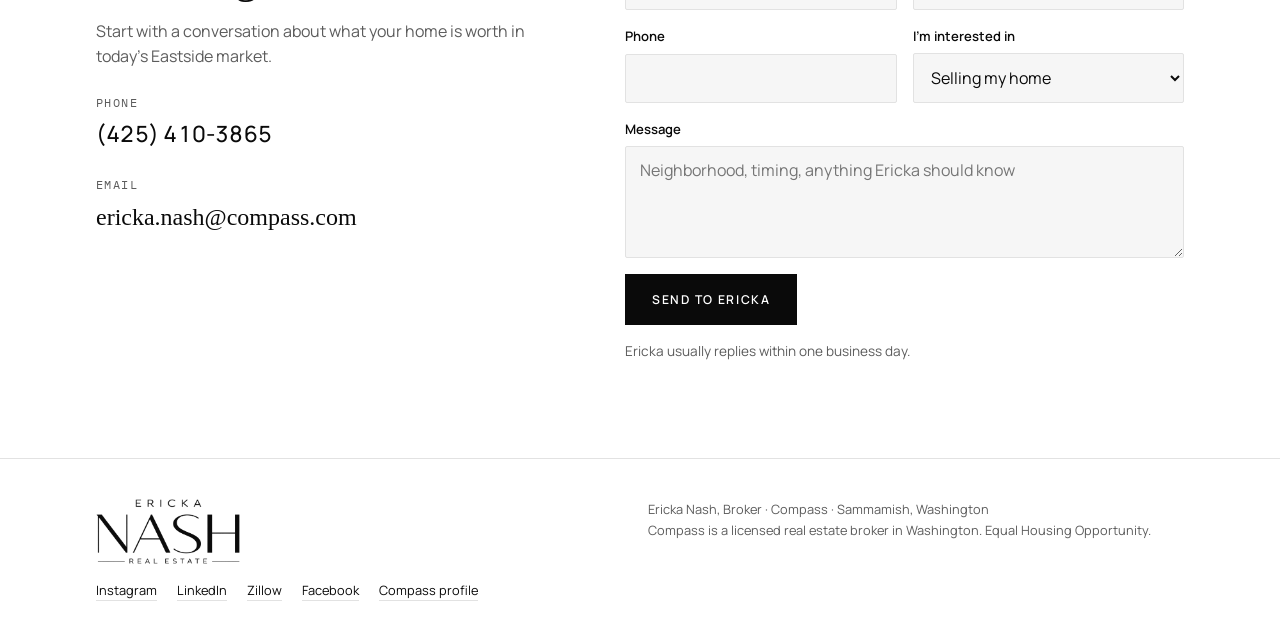
==== commit b6fa36a5: "Remove Boys & Girls Club and WJGA from community sponsorships Co-Authored-By: Claude Opus 5.5 <norep" ====
--- a/index.html
+++ b/index.html
@@ -157,7 +157,7 @@
    "name": "Who is the top Realtor in Sahalee Estates?",
    "acceptedAnswer": {
     "@type": "Answer",
-    "text": "Ericka Nash of Compass is the #1 Realtor in Sahalee Estates in Sammamish, WA. She has sold more than $85 million in Sahalee and has been the top producing Sahalee Realtor every year from 2020 through 2026."
+    "text": "Ericka Nash of Compass is the #1 Realtor in Sahalee Estates in Sammamish, WA. She has sold more than $85 million in Sahalee and has been the top producing Sahalee Realtor from 2020 through 2026."
    }
   },
   {
@@ -837,7 +837,7 @@
         </div>
       </div>
       <div class="faq">
-        <details class="faq-item"><summary>Who is the top Realtor in Sahalee Estates?</summary><p>Ericka Nash of Compass is the #1 Realtor in Sahalee Estates in Sammamish, WA. She has sold more than $85 million in Sahalee and has been the top producing Sahalee Realtor every year from 2020 through 2026.</p></details>
+        <details class="faq-item"><summary>Who is the top Realtor in Sahalee Estates?</summary><p>Ericka Nash of Compass is the #1 Realtor in Sahalee Estates in Sammamish, WA. She has sold more than $85 million in Sahalee and has been the top producing Sahalee Realtor from 2020 through 2026.</p></details>
         <details class="faq-item"><summary>What neighborhoods in Sammamish does Ericka Nash specialize in?</summary><p>Ericka specializes in Sahalee Estates, Timberline and Heritage Hills on the north Sammamish plateau (ZIP 98074), and also sells homes across Sammamish, Redmond, Bellevue, Issaquah and Kirkland.</p></details>
         <details class="faq-item"><summary>How much do homes in Sahalee Estates sell for?</summary><p>Ericka's recent Sahalee-area sales listed on this page ranged from about $2.1 million to $3.8 million, depending on lot, size, updates and golf course frontage. Those are examples from her own sales, not a price range for every home in the neighborhood. Contact Ericka for a current valuation of a specific home.</p></details>
         <details class="faq-item"><summary>How do I sell my Sammamish home for top dollar?</summary><p>Ericka combines interior design experience with Compass Concierge, which can fund staging and pre-listing improvements paid at closing, plus pricing built on Sahalee and Sammamish comparable sales. One Sammamish seller received a full-price offer and closed in two and a half weeks.</p></details>
@@ -856,11 +856,9 @@
       </div>
       <ul class="sponsor-list">
         <li><span>Big Brothers Big Sisters of King County</span><span>Big Sister, 11 years</span></li>
-        <li><span>Boys &amp; Girls Club of King County</span><span>Sponsor</span></li>
         <li><span>Eastlake Little League</span><span>Sponsor</span></li>
         <li><span>Eastlake Lady Wolves Fastpitch</span><span>Sponsor</span></li>
         <li><span>Eastlake Baseball</span><span>Sponsor</span></li>
-        <li><span>Washington Junior Golf Association</span><span>Sponsor</span></li>
       </ul>
     </div>
   </section>
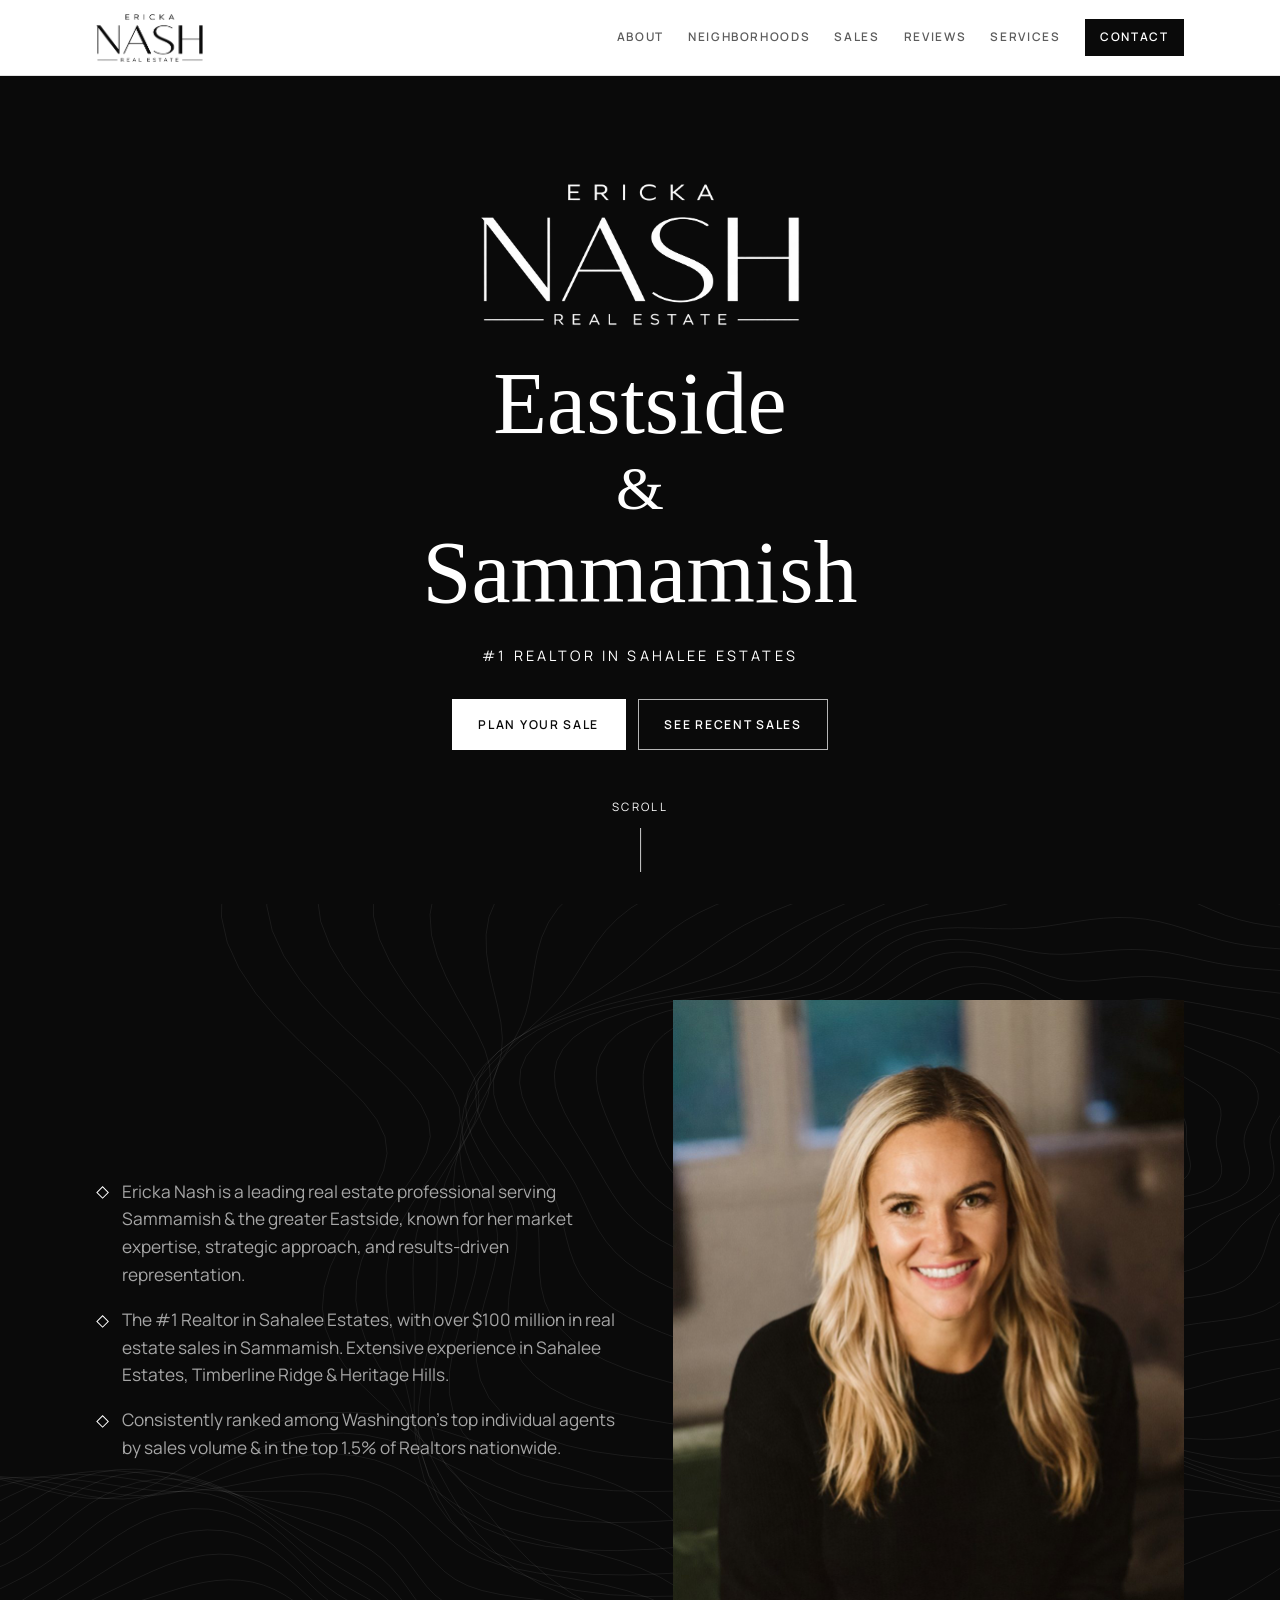
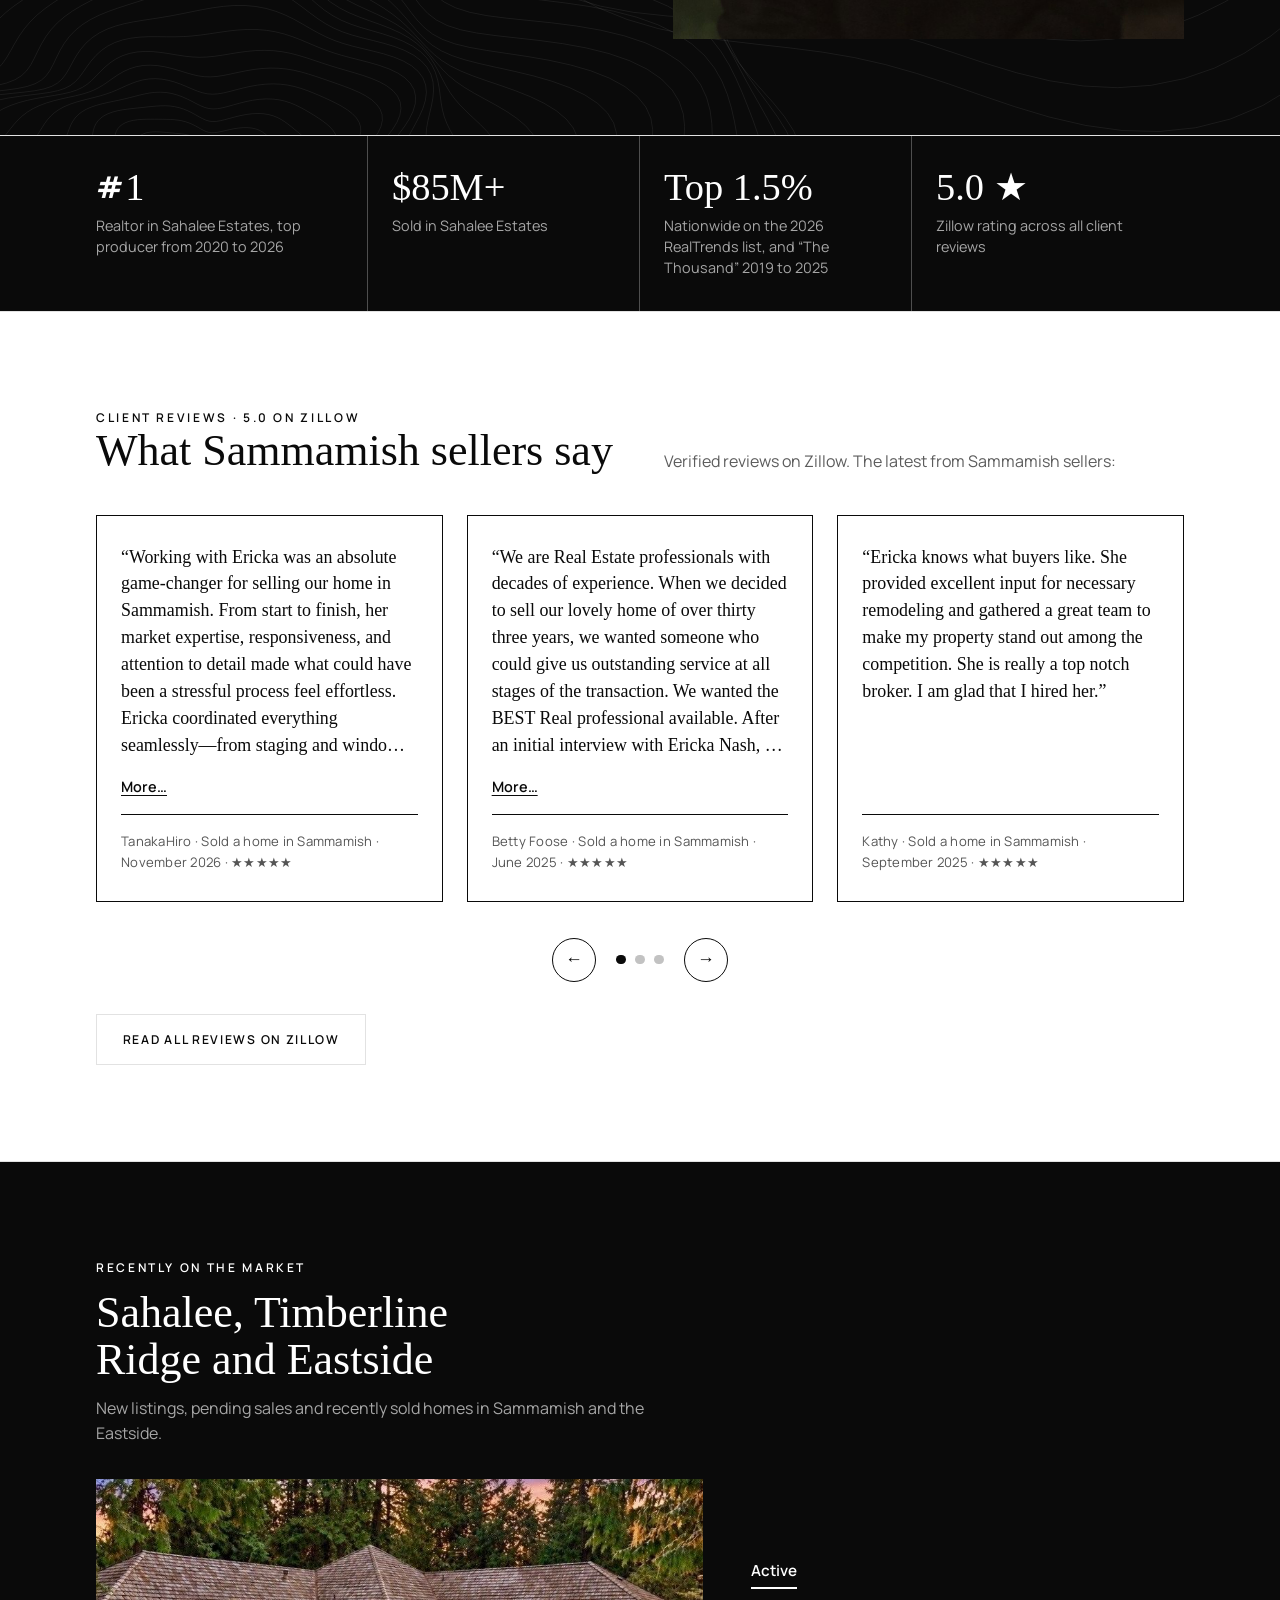
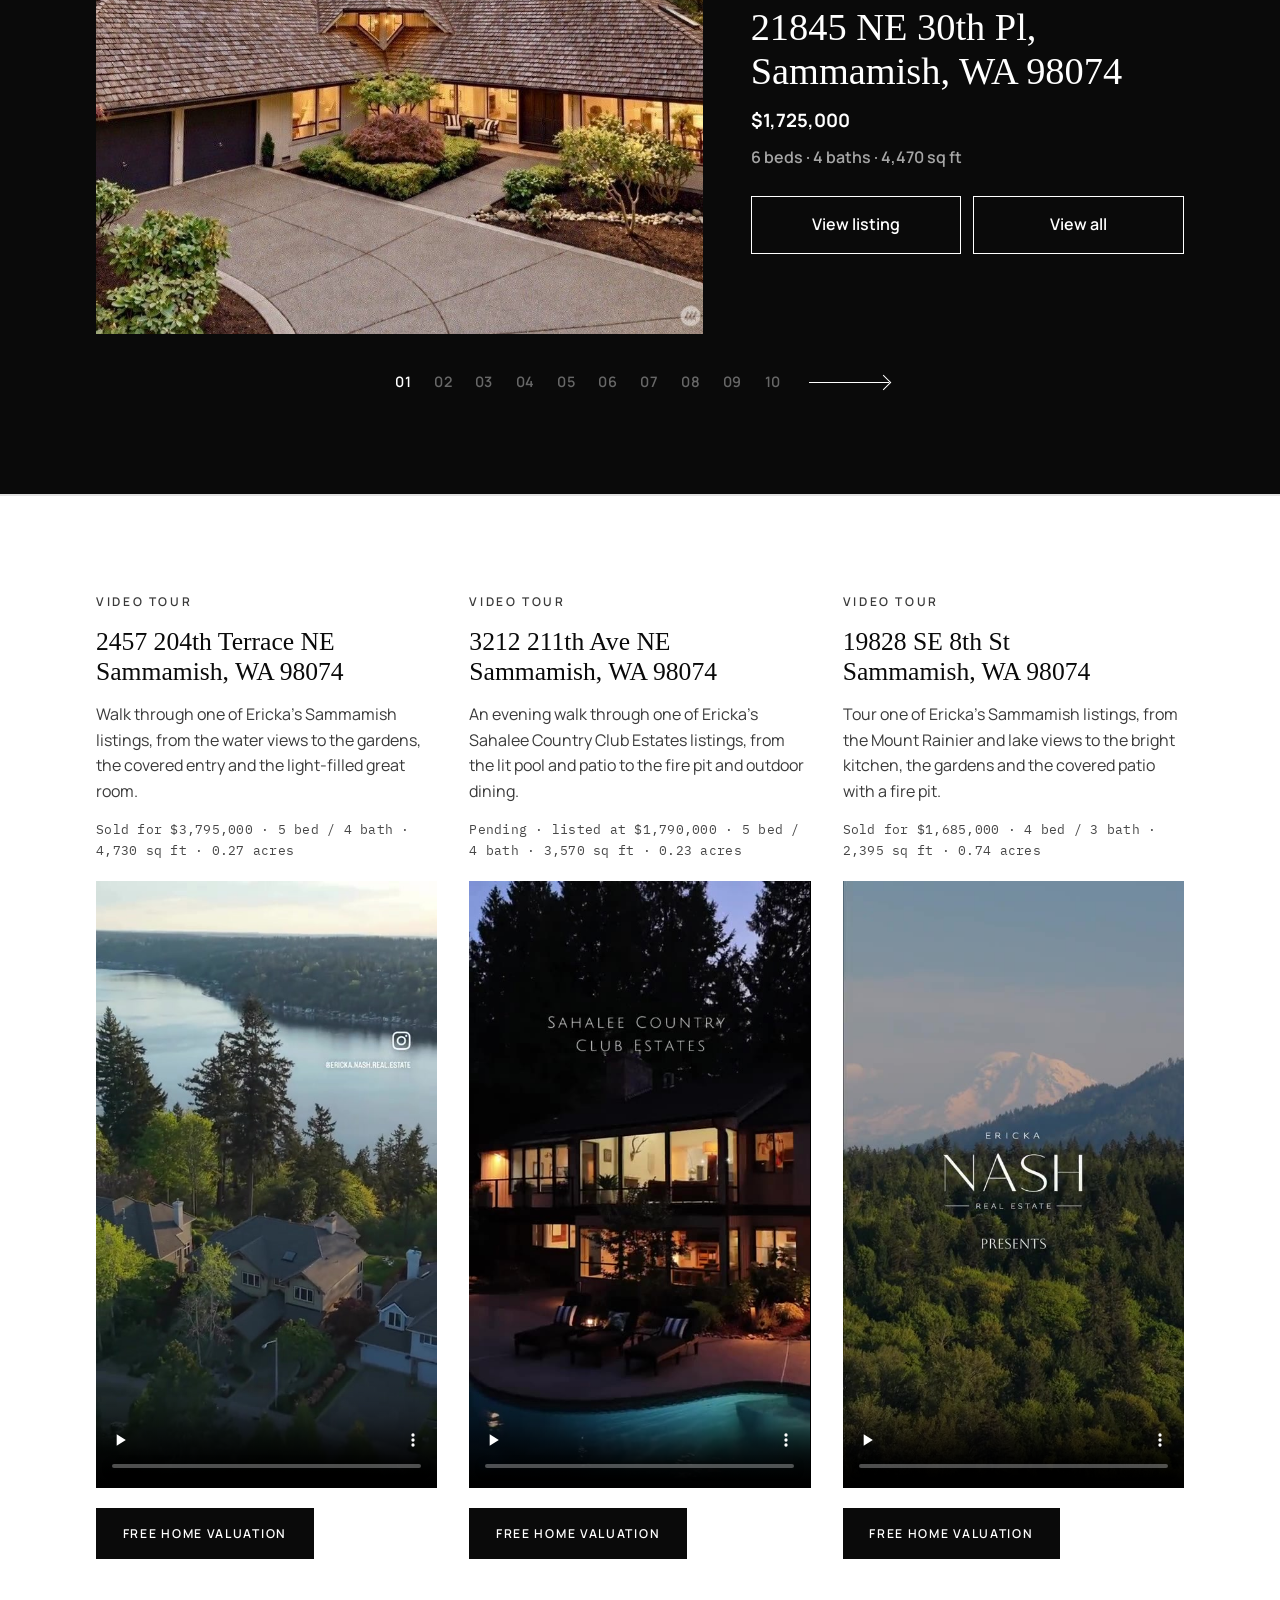
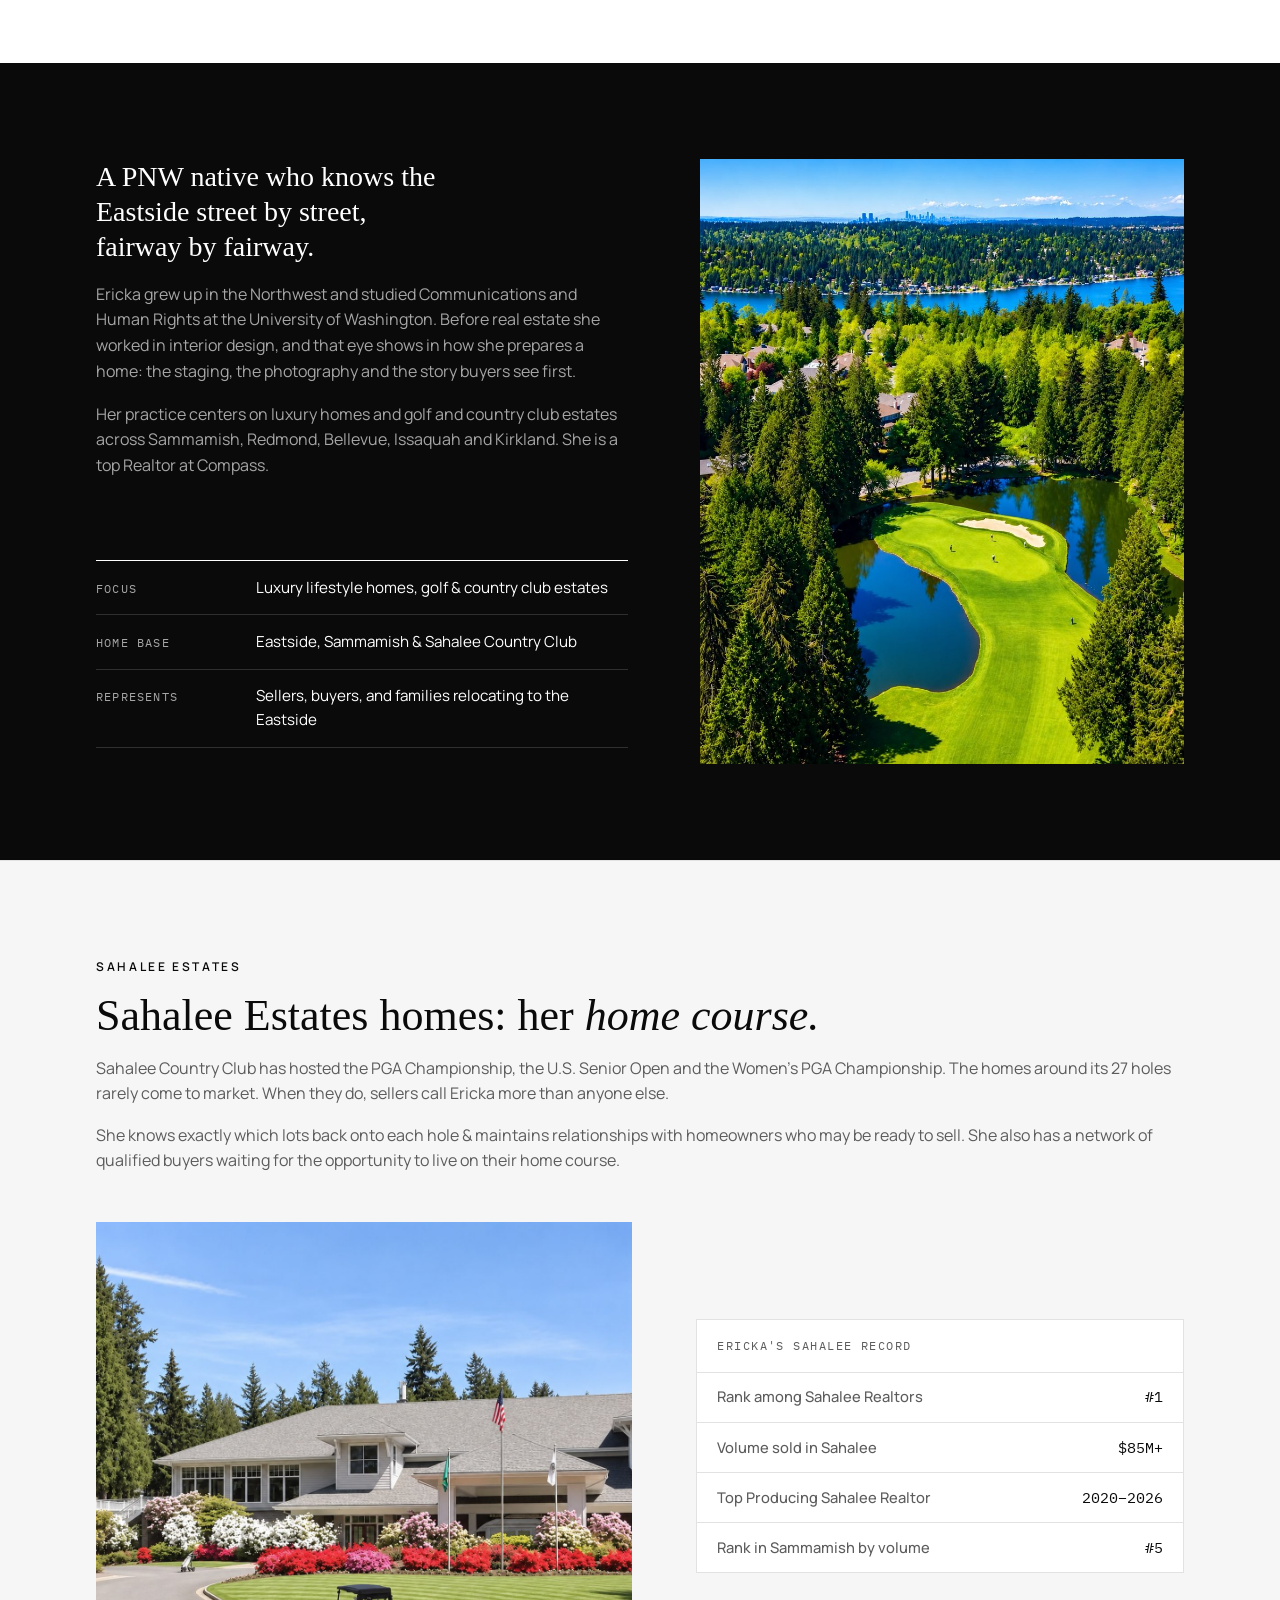
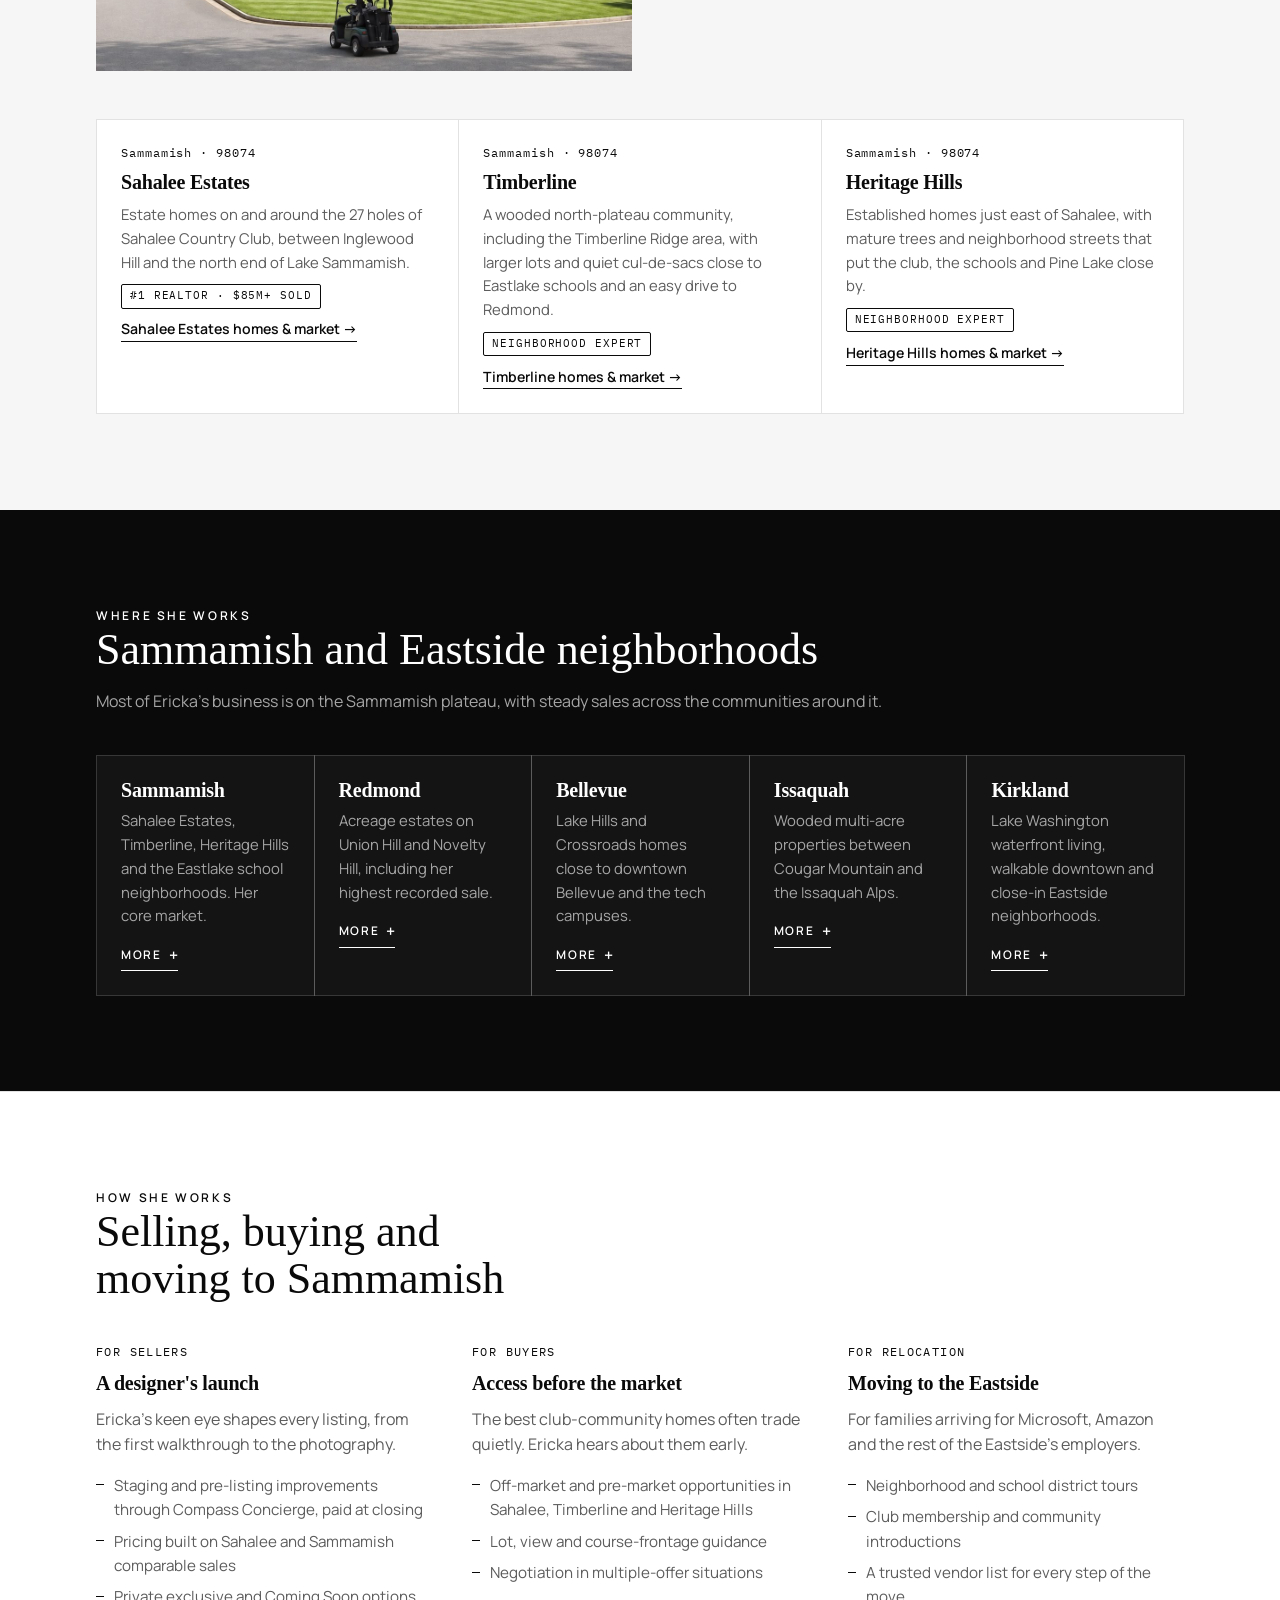
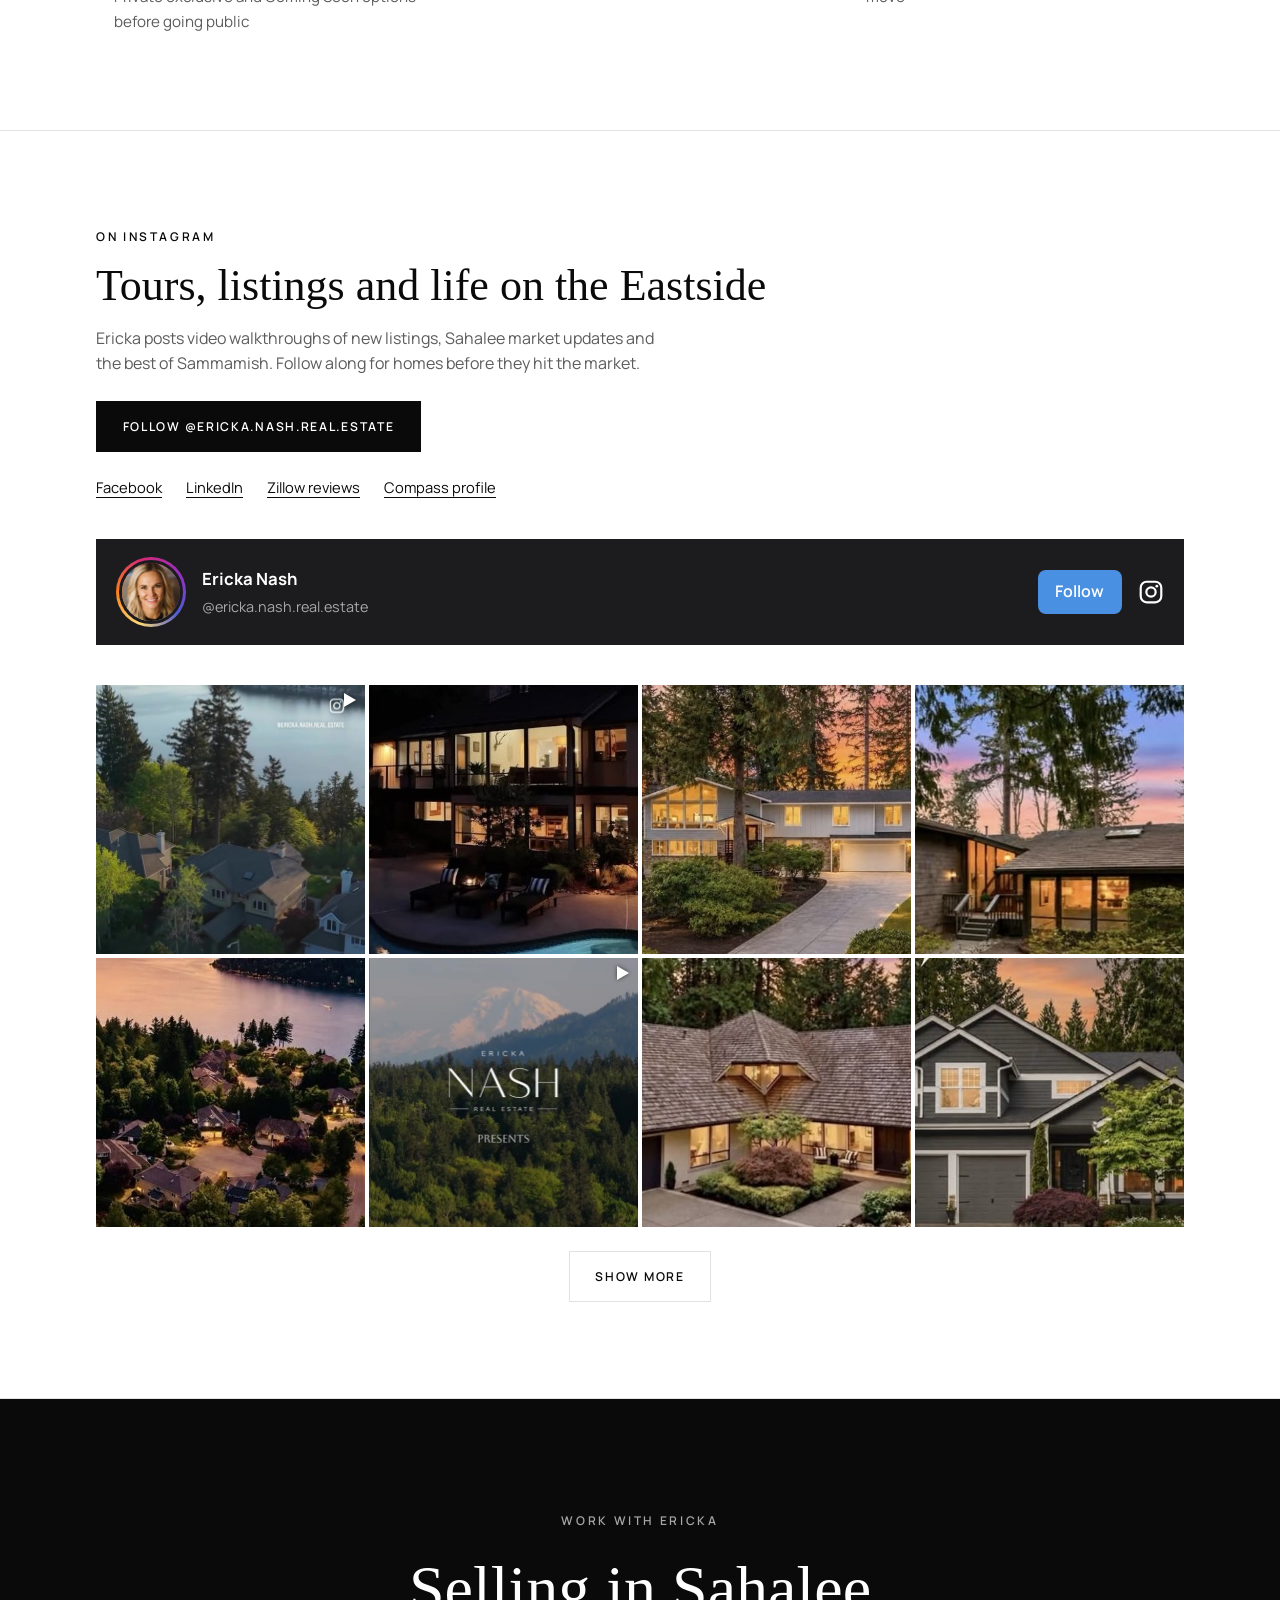
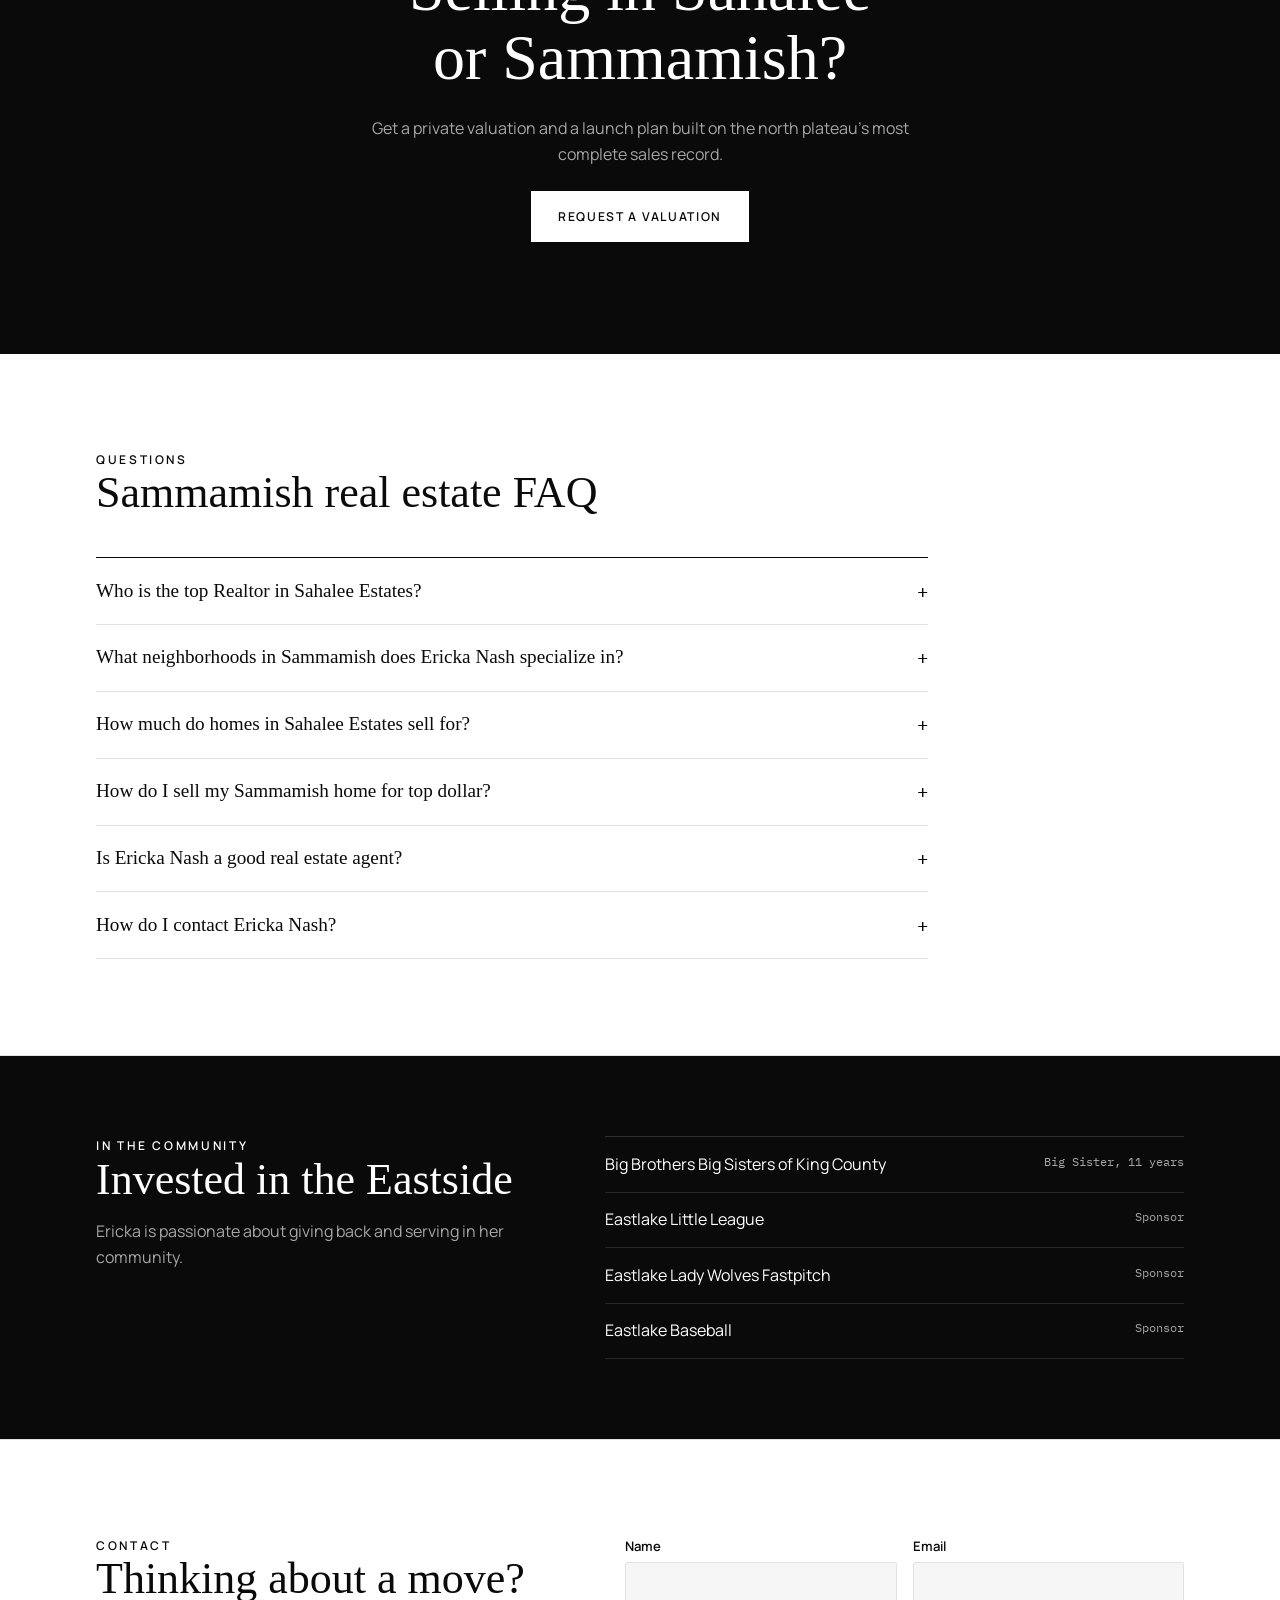
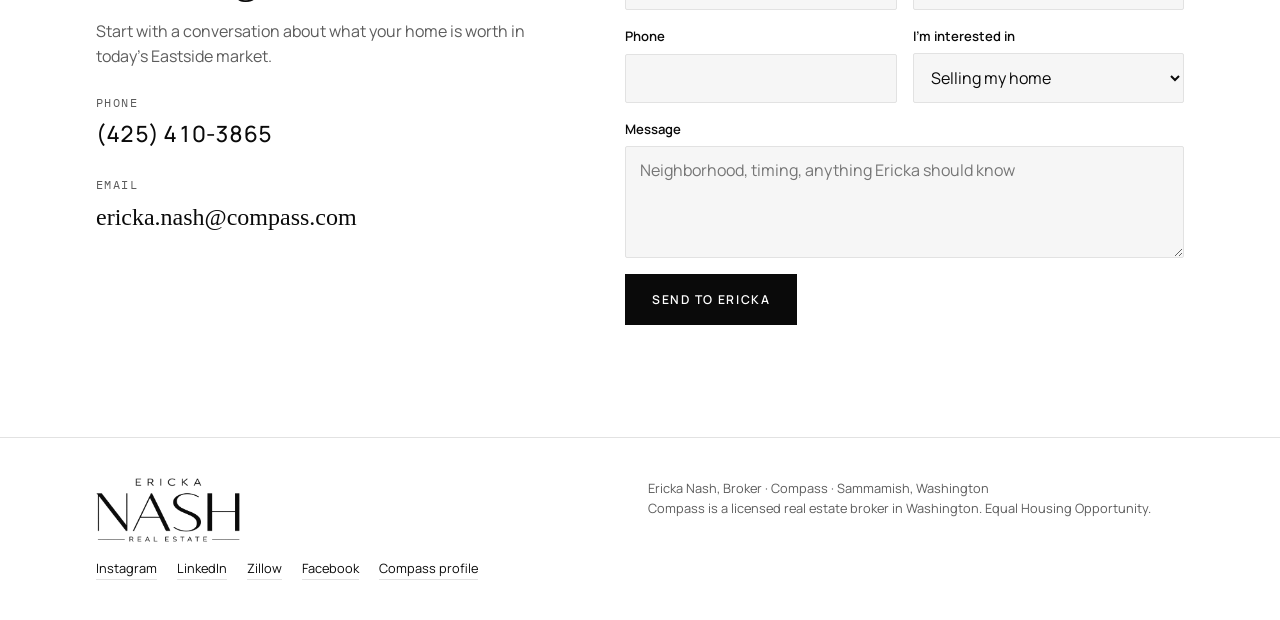
==== commit 54ad1db0: "Remove reply-time note under contact form Co-Authored-By: Claude Opus 5.5 <noreply@anthropic.com> Cl" ====
--- a/index.html
+++ b/index.html
@@ -894,7 +894,7 @@
         </div>
         <label for="f-msg">Message<textarea id="f-msg" name="message" placeholder="Neighborhood, timing, anything Ericka should know"></textarea></label>
         <div><button class="btn btn-solid" type="submit">Send to Ericka</button></div>
-        <p class="form-note" id="form-note">Ericka usually replies within one business day.</p>
+        <p class="form-note" id="form-note" aria-live="polite"></p>
       </form>
     </div>
   </section>
